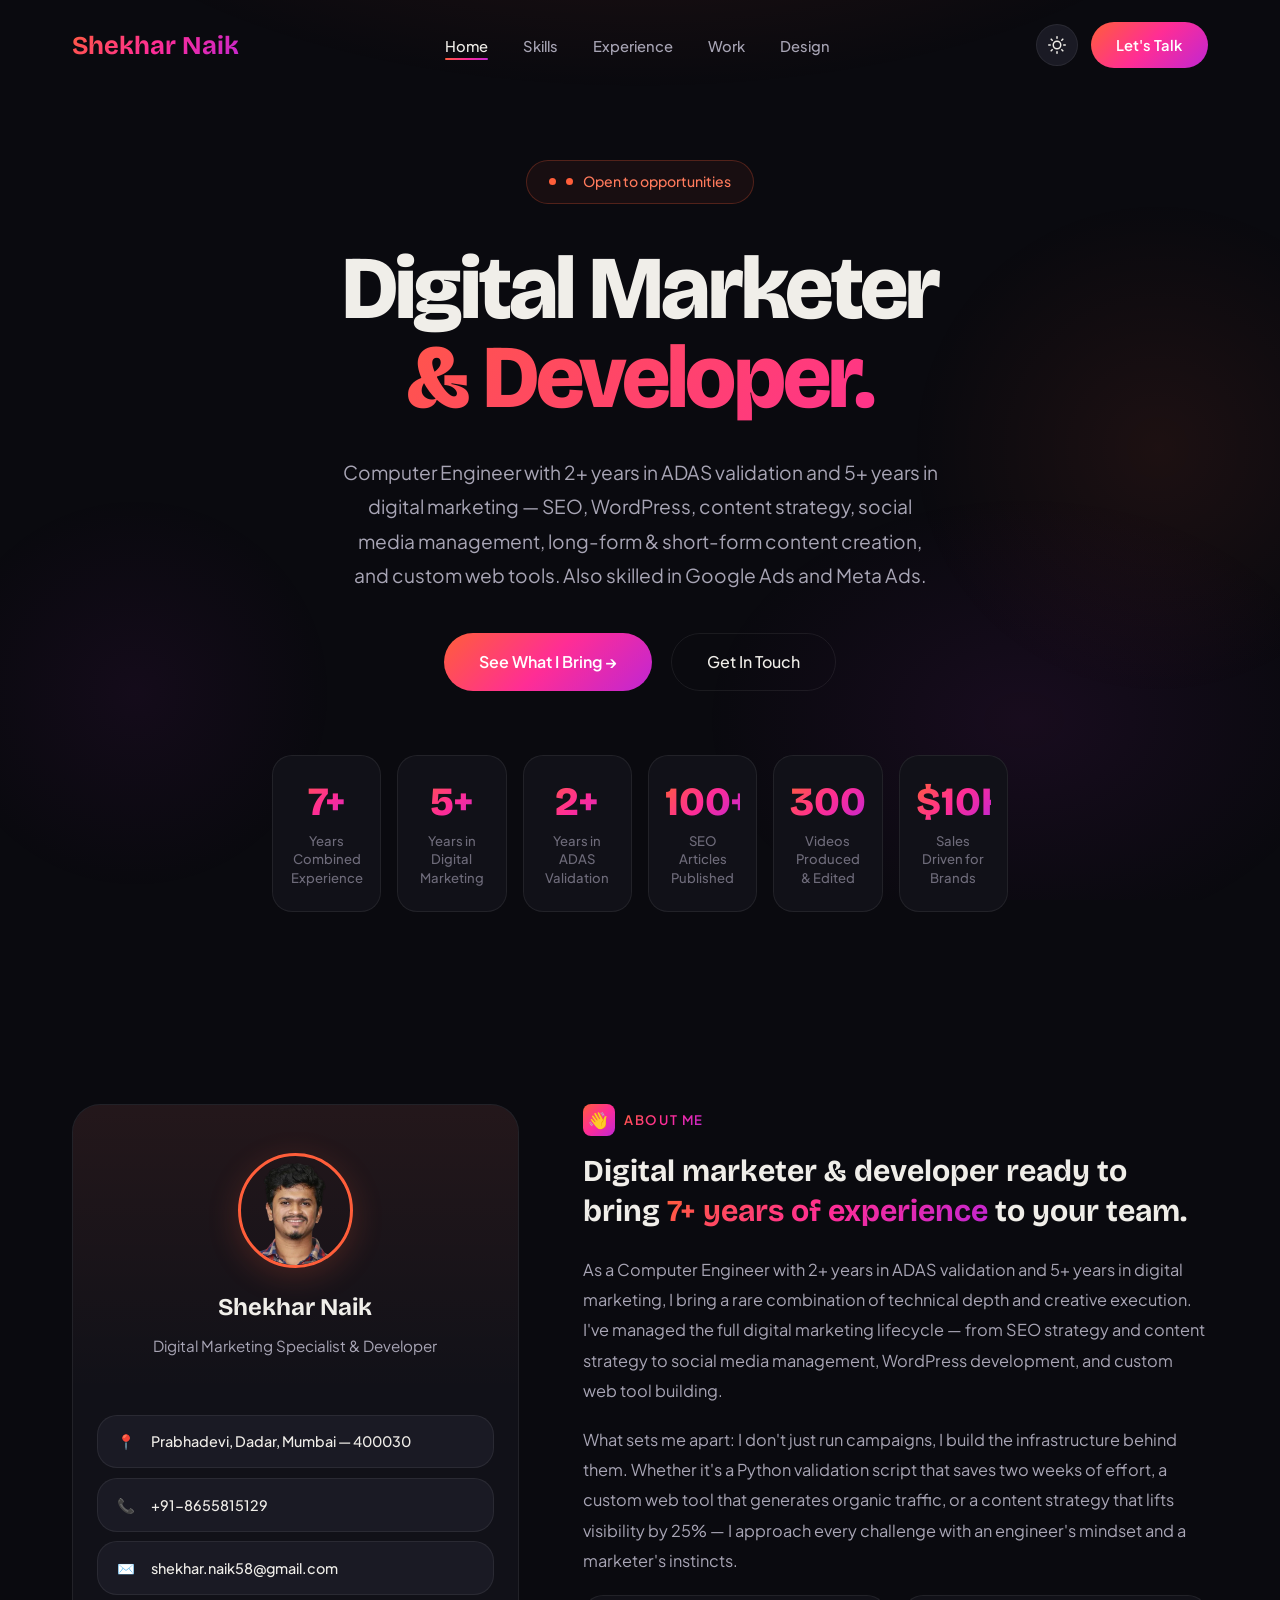
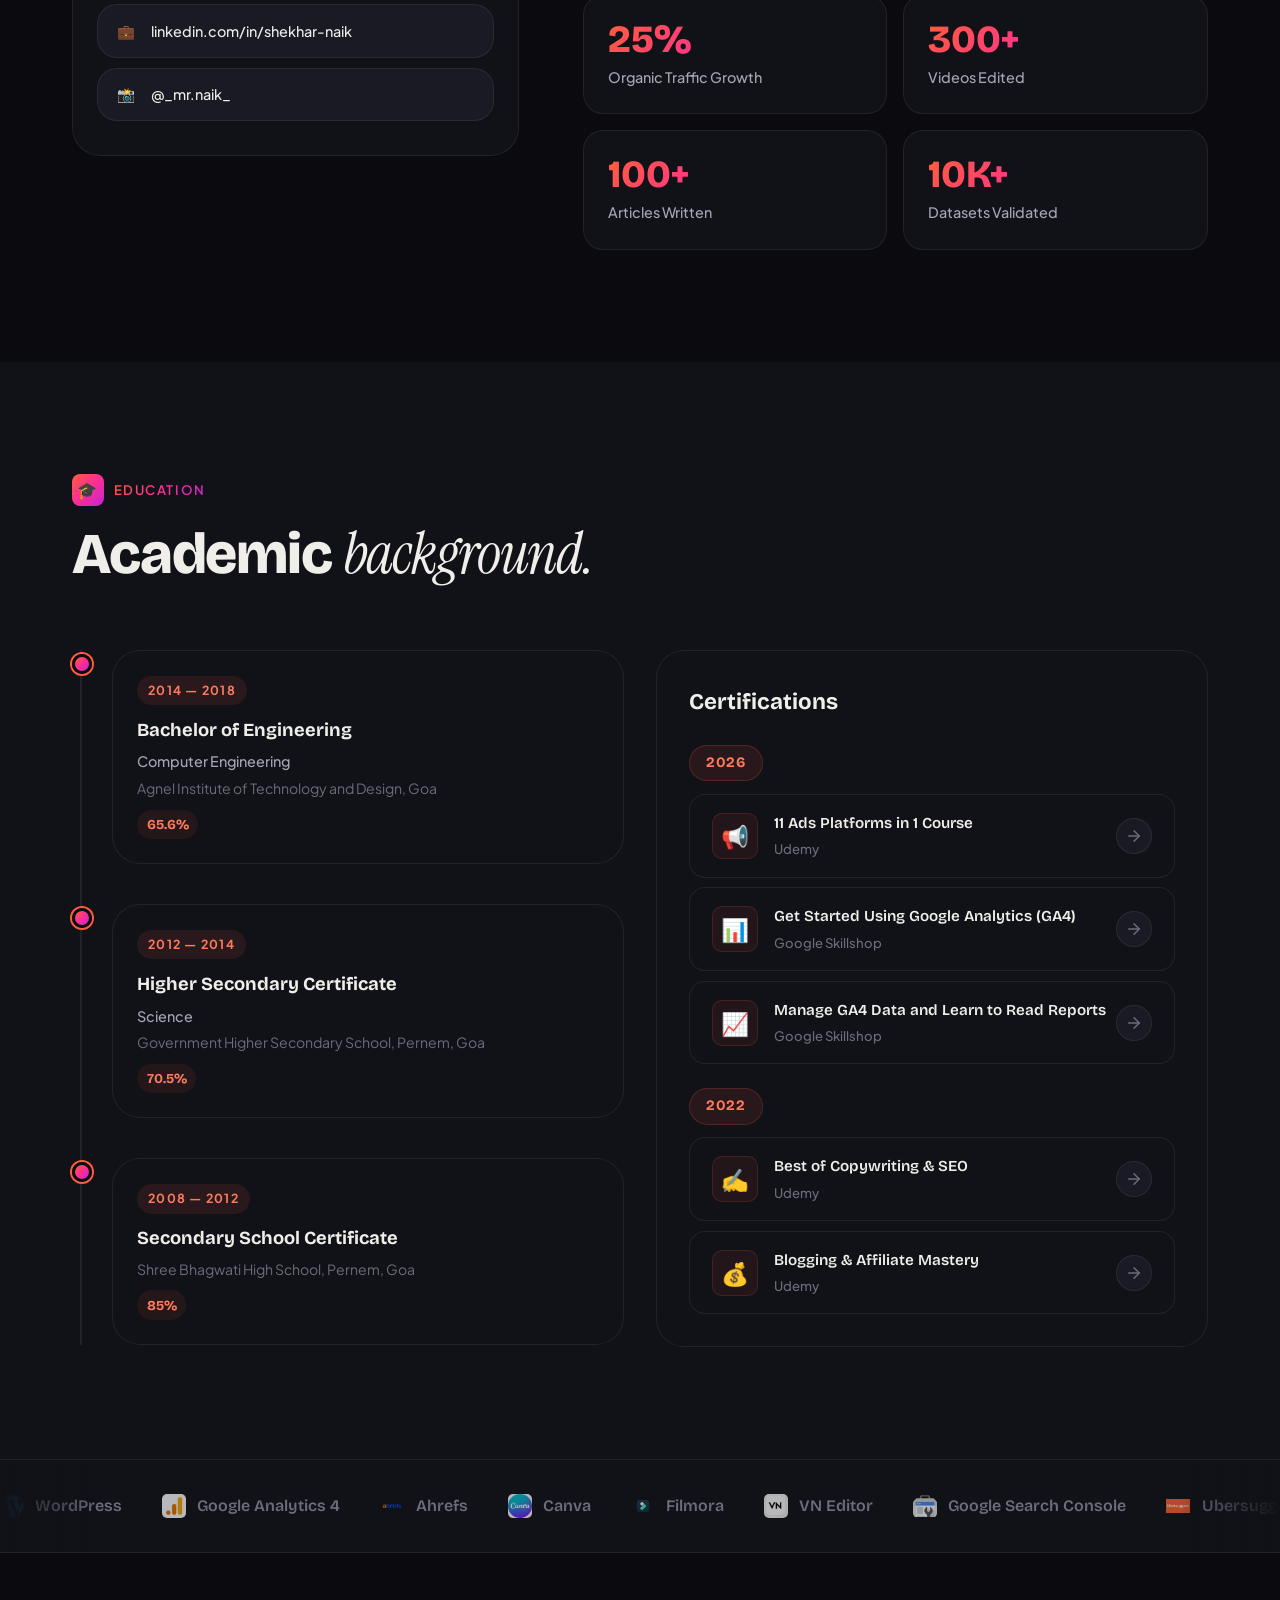
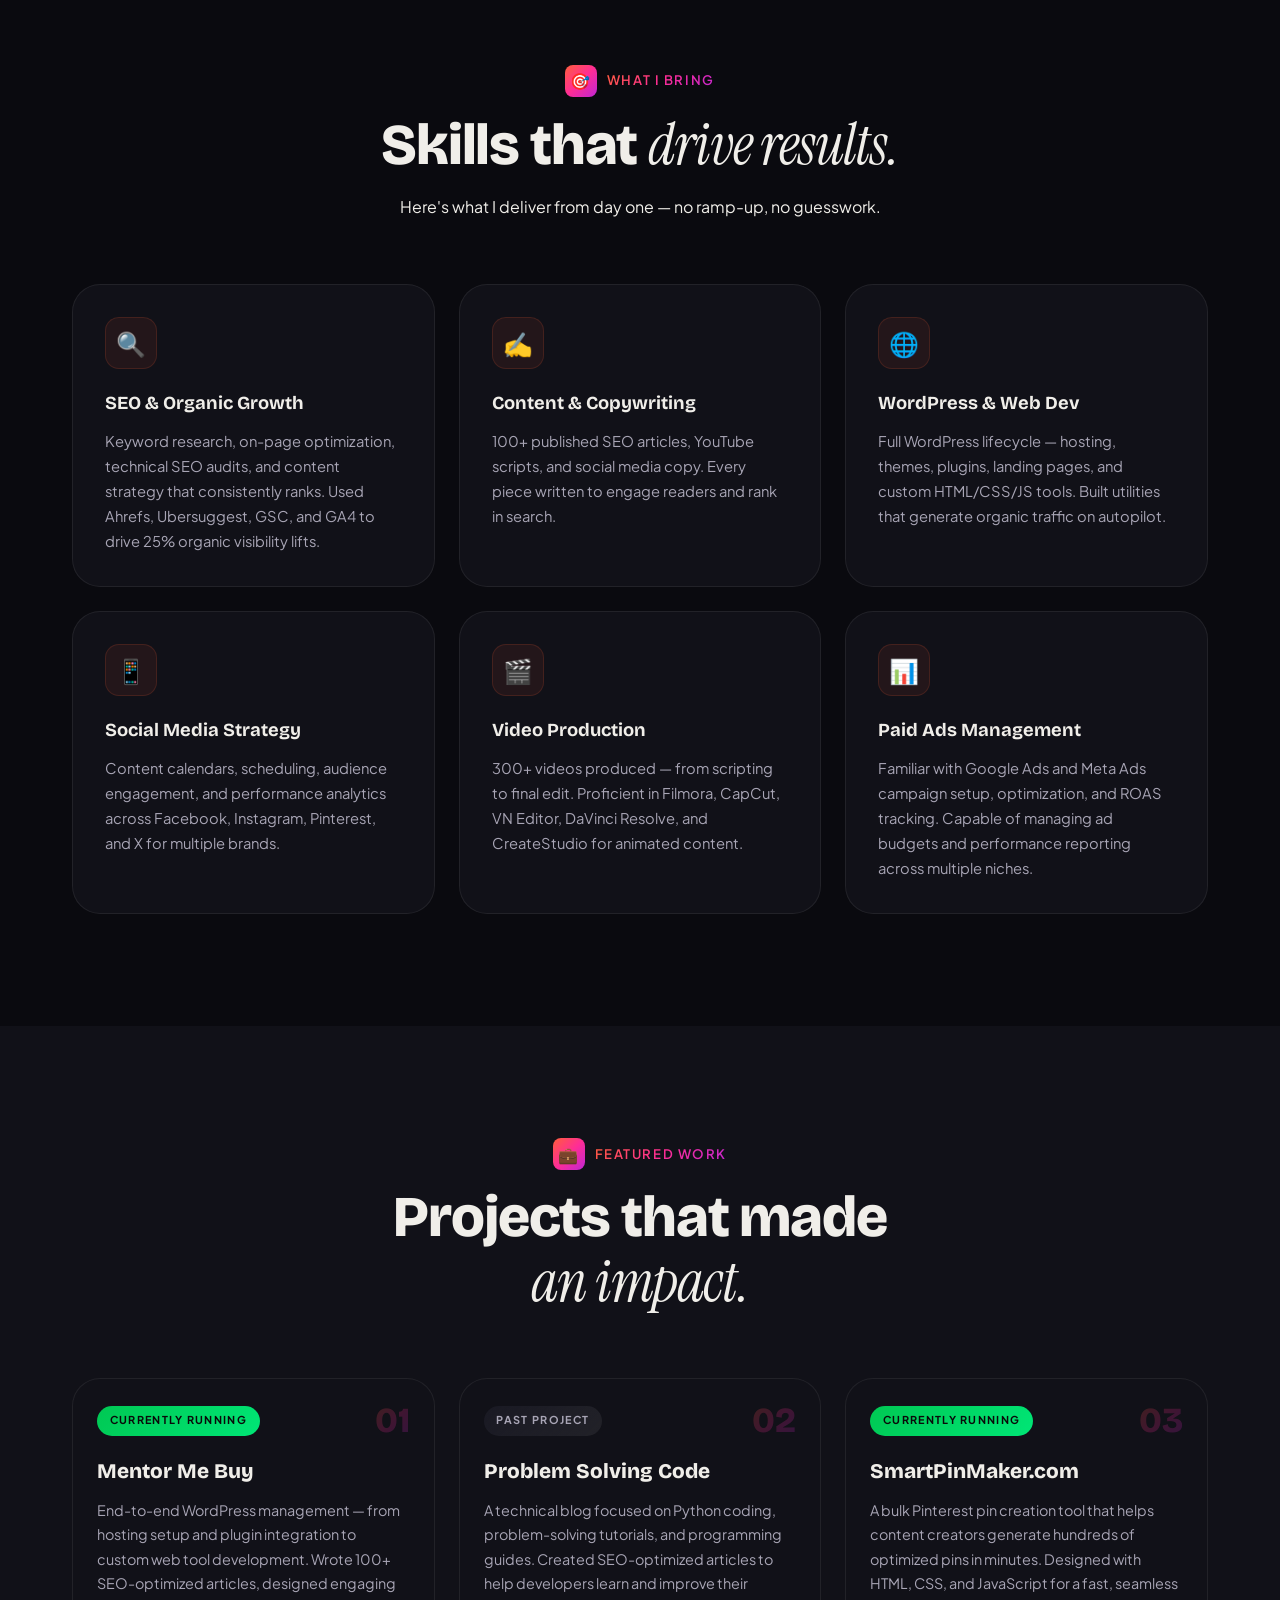
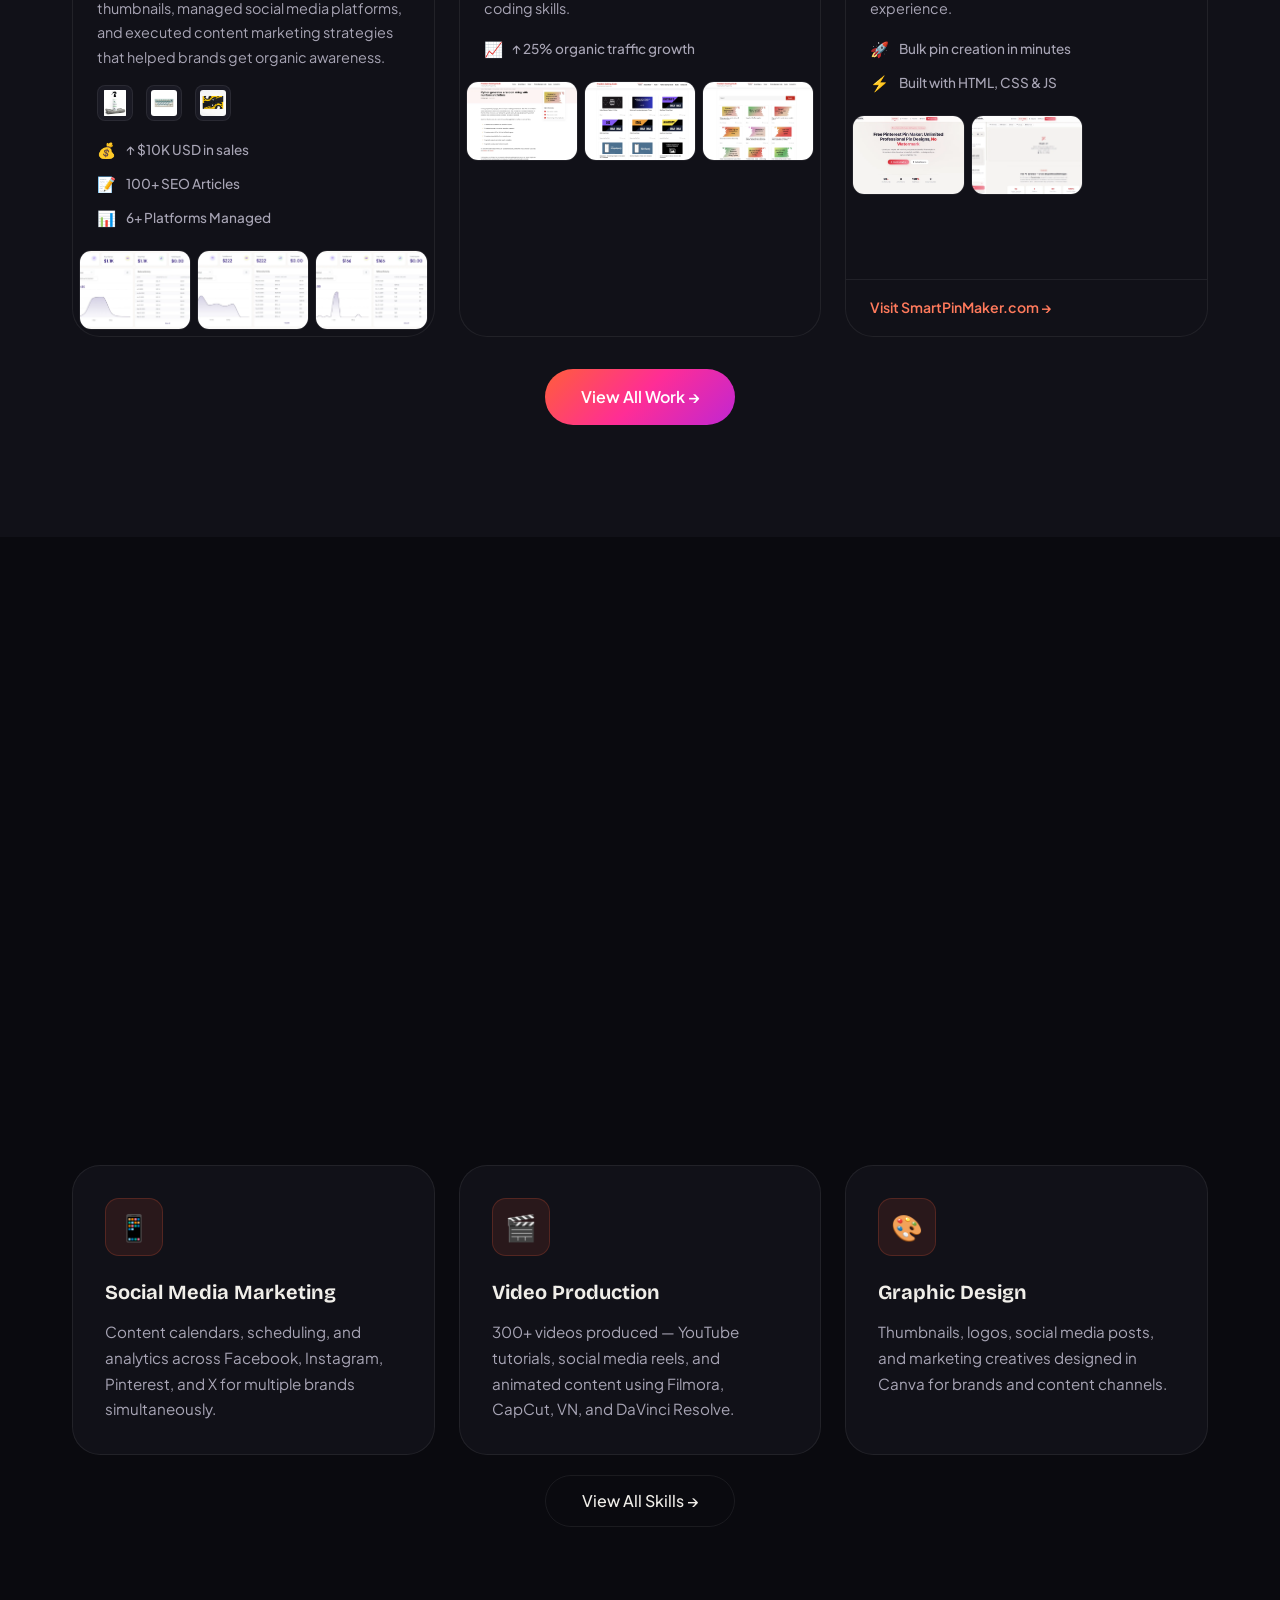
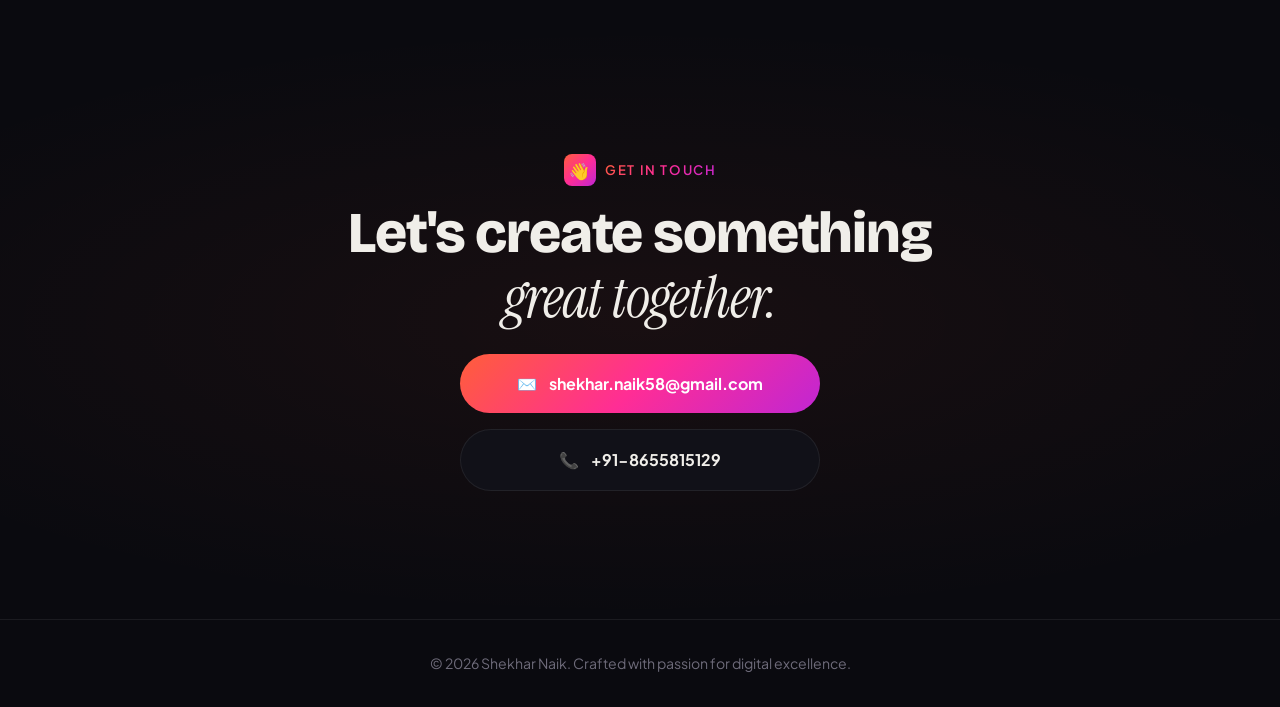
==== index.html @ 13d53968 "Add files via upload" ====
<!DOCTYPE html>
<html lang="en" data-theme="dark">
<head>
<meta charset="UTF-8">
<meta name="viewport" content="width=device-width, initial-scale=1.0">
<title>Shekhar Naik — Digital Marketing & Creative</title>
  <meta name="description" content="Shekhar Naik — Digital Marketing Specialist & Developer. 2+ years ADAS validation, 5+ years SEO, Google Ads, Meta Ads, WordPress. Open to opportunities in Mumbai, India.">
<meta property="og:title" content="Shekhar Naik — Digital Marketing & Creative">
  <meta property="og:description" content="Digital Marketing Specialist & Developer with 2+ years ADAS validation and 5+ years in SEO, Google Ads, Meta Ads, WordPress, and content strategy.">
<meta property="og:type" content="website">
<meta property="og:image" content="Assets/myself/Shekhar Naik face.webp">
<meta name="robots" content="noindex, nofollow">
<link rel="icon" href="data:image/svg+xml,<svg xmlns='http://www.w3.org/2000/svg' viewBox='0 0 100 100'><text y='.9em' font-size='90'>SN</text></svg>">
<link rel="preconnect" href="https://fonts.googleapis.com">
<link rel="preconnect" href="https://fonts.gstatic.com" crossorigin>
<link href="https://fonts.googleapis.com/css2?family=Bricolage+Grotesque:opsz,wght@12..96,200..800&family=Plus+Jakarta+Sans:wght@300;400;500;600;700;800&family=Instrument+Serif:ital@0;1&display=swap" rel="stylesheet">
<link rel="preload" href="style.css" as="style">
<link rel="stylesheet" href="style.css">
</head>
<body>
<div class="bg-gradient"></div>

<nav id="navbar" aria-label="Main navigation">
  <div class="container nav-inner">
    <a href="index.html" class="nav-logo">Shekhar Naik</a>
    <ul class="nav-links">
      <li><a href="index.html" class="active">Home</a></li>
      <li><a href="skills.html">Skills</a></li>
      <li><a href="experience.html">Experience</a></li>
      <li><a href="work.html">Work</a></li>
      <li><a href="design.html">Design</a></li>
    </ul>
    <div class="nav-actions">
      <button class="theme-toggle" aria-label="Toggle theme">
        <svg class="theme-icon-sun" xmlns="http://www.w3.org/2000/svg" width="18" height="18" viewBox="0 0 24 24" fill="none" stroke="currentColor" stroke-width="2" stroke-linecap="round" stroke-linejoin="round"><circle cx="12" cy="12" r="5"/><line x1="12" y1="1" x2="12" y2="3"/><line x1="12" y1="21" x2="12" y2="23"/><line x1="4.22" y1="4.22" x2="5.64" y2="5.64"/><line x1="18.36" y1="18.36" x2="19.78" y2="19.78"/><line x1="1" y1="12" x2="3" y2="12"/><line x1="21" y1="12" x2="23" y2="12"/><line x1="4.22" y1="19.78" x2="5.64" y2="18.36"/><line x1="18.36" y1="5.64" x2="19.78" y2="4.22"/></svg>
        <svg class="theme-icon-moon" xmlns="http://www.w3.org/2000/svg" width="18" height="18" viewBox="0 0 24 24" fill="none" stroke="currentColor" stroke-width="2" stroke-linecap="round" stroke-linejoin="round"><path d="M21 12.79A9 9 0 1 1 11.21 3 7 7 0 0 0 21 12.79z"/></svg>
      </button>
      <a href="contact.html" class="nav-cta"><span>Let's Talk</span></a>
    </div>
    <button class="mobile-menu-btn" aria-label="Toggle menu" aria-expanded="false">
      <span></span><span></span><span></span>
    </button>
  </div>
</nav>

<div class="mobile-menu" role="dialog" aria-label="Mobile navigation">
  <ul class="mobile-menu-links">
    <li><a href="index.html">Home</a></li>
    <li><a href="skills.html">Skills</a></li>
    <li><a href="experience.html">Experience</a></li>
    <li><a href="work.html">Work</a></li>
    <li><a href="design.html">Design</a></li>
    <li><a href="contact.html" class="mobile-menu-cta">Let's Talk</a></li>
  </ul>
</div>

<main>
<!-- Hero -->
<section class="hero">
  <div class="container hero-content">
    <div class="hero-badge"><span class="open-dot"></span> Open to opportunities</div>
    <h1 class="hero-title">
      <span class="line">Digital Marketer</span>
      <span class="line gradient">& Developer.</span>
    </h1>
    <p class="hero-desc">
      Computer Engineer with 2+ years in ADAS validation and 5+ years in digital marketing — SEO, WordPress, content strategy, social media management, long-form & short-form content creation, and custom web tools. Also skilled in Google Ads and Meta Ads.
    </p>
    <div class="hero-cta-group">
      <a href="#what-i-bring" class="btn-primary"><span>See What I Bring →</span></a>
      <a href="contact.html" class="btn-secondary">Get In Touch</a>
    </div>
    <div class="hero-stats">
      <div class="hero-stat">
        <div class="hero-stat-num">7+</div>
        <div class="hero-stat-label">Years Combined Experience</div>
      </div>
      <div class="hero-stat">
        <div class="hero-stat-num">5+</div>
        <div class="hero-stat-label">Years in Digital Marketing</div>
      </div>
      <div class="hero-stat">
        <div class="hero-stat-num">2+</div>
        <div class="hero-stat-label">Years in ADAS Validation</div>
      </div>
      <div class="hero-stat">
        <div class="hero-stat-num">100+</div>
        <div class="hero-stat-label">SEO Articles Published</div>
      </div>
      <div class="hero-stat">
        <div class="hero-stat-num">300+</div>
        <div class="hero-stat-label">Videos Produced & Edited</div>
      </div>
      <div class="hero-stat">
        <div class="hero-stat-num">$10K+</div>
        <div class="hero-stat-label">Sales Driven for Brands</div>
      </div>
    </div>
  </div>
</section>

<!-- About -->
<section class="section" id="about">
  <div class="container">
    <div class="about-grid">
      <div class="about-visual reveal">
        <div class="about-visual-header">
          <div class="about-avatar"><img src="Assets/myself/Shekhar Naik face.webp" alt="Shekhar Naik portrait"></div>
          <div class="about-name">Shekhar Naik</div>
          <div class="about-role">Digital Marketing Specialist & Developer</div>
        </div>
        <div class="about-visual-body">
          <div class="about-contact-item"><span class="icon">📍</span><span>Prabhadevi, Dadar, Mumbai — 400030</span></div>
          <a href="tel:+918655815129" class="about-contact-item"><span class="icon">📞</span><span>+91-8655815129</span></a>
          <a href="mailto:shekhar.naik58@gmail.com" class="about-contact-item"><span class="icon">✉️</span><span>shekhar.naik58@gmail.com</span></a>
          <a href="https://linkedin.com/in/shekhar-naik/" target="_blank" rel="noopener" class="about-contact-item"><span class="icon">💼</span><span>linkedin.com/in/shekhar-naik</span></a>
          <a href="https://www.instagram.com/_mr.naik_" target="_blank" rel="noopener" class="about-contact-item"><span class="icon">📸</span><span>@_mr.naik_</span></a>
        </div>
      </div>
      <div class="about-text">
        <div class="section-tag reveal">
          <span class="section-tag-icon">👋</span>
          <span class="section-tag-text">About Me</span>
        </div>
        <h3 class="reveal">Digital marketer & developer ready to bring <span class="gradient-text">7+ years of experience</span> to your team.</h3>
        <p class="reveal reveal-d1">As a Computer Engineer with 2+ years in ADAS validation and 5+ years in digital marketing, I bring a rare combination of technical depth and creative execution. I've managed the full digital marketing lifecycle — from SEO strategy and content strategy to social media management, WordPress development, and custom web tool building.</p>
        <p class="reveal reveal-d2">What sets me apart: I don't just run campaigns, I build the infrastructure behind them. Whether it's a Python validation script that saves two weeks of effort, a custom web tool that generates organic traffic, or a content strategy that lifts visibility by 25% — I approach every challenge with an engineer's mindset and a marketer's instincts.</p>
        <div class="about-highlights">
          <div class="about-highlight reveal"><div class="about-highlight-value">25%</div><div class="about-highlight-label">Organic Traffic Growth</div></div>
          <div class="about-highlight reveal reveal-d1"><div class="about-highlight-value">300+</div><div class="about-highlight-label">Videos Edited</div></div>
          <div class="about-highlight reveal reveal-d2"><div class="about-highlight-value">100+</div><div class="about-highlight-label">Articles Written</div></div>
          <div class="about-highlight reveal reveal-d3"><div class="about-highlight-value">10K+</div><div class="about-highlight-label">Datasets Validated</div></div>
        </div>
      </div>
    </div>
  </div>
</section>

<!-- Education -->
<section class="section section-alt" id="education">
  <div class="container">
    <div class="section-header"><div class="section-tag reveal"><span class="section-tag-icon">🎓</span><span class="section-tag-text">Education</span></div>
      <h2 class="section-title reveal">Academic <span class="italic">background.</span></h2></div>
    
    <div class="edu-section-grid reveal">
      <div class="edu-timeline">
        <div class="edu-timeline-item">
          <div class="edu-timeline-dot"></div>
          <div class="edu-timeline-content">
            <div class="edu-timeline-year">2014 — 2018</div>
            <h4>Bachelor of Engineering</h4>
            <p class="edu-timeline-specialization">Computer Engineering</p>
            <p class="edu-timeline-school">Agnel Institute of Technology and Design, Goa</p>
            <div class="edu-timeline-score">65.6%</div>
          </div>
        </div>
        
        <div class="edu-timeline-item">
          <div class="edu-timeline-dot"></div>
          <div class="edu-timeline-content">
            <div class="edu-timeline-year">2012 — 2014</div>
            <h4>Higher Secondary Certificate</h4>
            <p class="edu-timeline-specialization">Science</p>
            <p class="edu-timeline-school">Government Higher Secondary School, Pernem, Goa</p>
            <div class="edu-timeline-score">70.5%</div>
          </div>
        </div>
        
        <div class="edu-timeline-item">
          <div class="edu-timeline-dot"></div>
          <div class="edu-timeline-content">
            <div class="edu-timeline-year">2008 — 2012</div>
            <h4>Secondary School Certificate</h4>
            <p class="edu-timeline-school">Shree Bhagwati High School, Pernem, Goa</p>
            <div class="edu-timeline-score">85%</div>
          </div>
        </div>
      </div>

      <div class="edu-block">
      <h3>Certifications</h3>

        <div class="cert-year-group">
          <div class="cert-year-heading"><span class="cert-year-badge">2026</span></div>
          <div class="cert-stack">
            <a href="https://www.udemy.com/certificate/UC-e5977833-eadb-4712-92b8-dfd1d9872d1a/" target="_blank" rel="noopener" class="cert-stack-row">
              <div class="cert-stack-left">
                <span class="cert-stack-icon">📢</span>
                <div class="cert-stack-info">
                  <span class="cert-stack-name">11 Ads Platforms in 1 Course</span>
                  <span class="cert-stack-meta">Udemy</span>
                </div>
              </div>
              <span class="cert-stack-arrow"><svg xmlns="http://www.w3.org/2000/svg" width="18" height="18" viewBox="0 0 24 24" fill="none" stroke="currentColor" stroke-width="2" stroke-linecap="round" stroke-linejoin="round"><line x1="5" y1="12" x2="19" y2="12"/><polyline points="12 5 19 12 12 19"/></svg></span>
            </a>
            <a href="https://skillshop.credential.net/41bcc4aa-2c10-48ad-9dcc-8fe4ac7ae18a" target="_blank" rel="noopener" class="cert-stack-row">
              <div class="cert-stack-left">
                <span class="cert-stack-icon">📊</span>
                <div class="cert-stack-info">
                  <span class="cert-stack-name">Get Started Using Google Analytics (GA4)</span>
                  <span class="cert-stack-meta">Google Skillshop</span>
                </div>
              </div>
              <span class="cert-stack-arrow"><svg xmlns="http://www.w3.org/2000/svg" width="18" height="18" viewBox="0 0 24 24" fill="none" stroke="currentColor" stroke-width="2" stroke-linecap="round" stroke-linejoin="round"><line x1="5" y1="12" x2="19" y2="12"/><polyline points="12 5 19 12 12 19"/></svg></span>
            </a>
            <a href="https://skillshop.credential.net/178eb634-8565-4412-a9ec-fdbf5e33ceb5#acc.1EqPkD5i" target="_blank" rel="noopener" class="cert-stack-row">
              <div class="cert-stack-left">
                <span class="cert-stack-icon">📈</span>
                <div class="cert-stack-info">
                  <span class="cert-stack-name">Manage GA4 Data and Learn to Read Reports</span>
                  <span class="cert-stack-meta">Google Skillshop</span>
                </div>
              </div>
              <span class="cert-stack-arrow"><svg xmlns="http://www.w3.org/2000/svg" width="18" height="18" viewBox="0 0 24 24" fill="none" stroke="currentColor" stroke-width="2" stroke-linecap="round" stroke-linejoin="round"><line x1="5" y1="12" x2="19" y2="12"/><polyline points="12 5 19 12 12 19"/></svg></span>
            </a>
          </div>
        </div>

        <div class="cert-year-group">
          <div class="cert-year-heading"><span class="cert-year-badge">2022</span></div>
          <div class="cert-stack">
            <a href="https://www.udemy.com/certificate/UC-98fe39a3-b3b6-437f-be27-2bf4ce5314ae/" target="_blank" rel="noopener" class="cert-stack-row">
              <div class="cert-stack-left">
                <span class="cert-stack-icon">✍️</span>
                <div class="cert-stack-info">
                  <span class="cert-stack-name">Best of Copywriting & SEO</span>
                  <span class="cert-stack-meta">Udemy</span>
                </div>
              </div>
              <span class="cert-stack-arrow"><svg xmlns="http://www.w3.org/2000/svg" width="18" height="18" viewBox="0 0 24 24" fill="none" stroke="currentColor" stroke-width="2" stroke-linecap="round" stroke-linejoin="round"><line x1="5" y1="12" x2="19" y2="12"/><polyline points="12 5 19 12 12 19"/></svg></span>
            </a>
            <a href="https://www.udemy.com/certificate/UC-dc6447d7-369f-446d-9089-365af222fe62/" target="_blank" rel="noopener" class="cert-stack-row">
              <div class="cert-stack-left">
                <span class="cert-stack-icon">💰</span>
                <div class="cert-stack-info">
                  <span class="cert-stack-name">Blogging & Affiliate Mastery</span>
                  <span class="cert-stack-meta">Udemy</span>
                </div>
              </div>
              <span class="cert-stack-arrow"><svg xmlns="http://www.w3.org/2000/svg" width="18" height="18" viewBox="0 0 24 24" fill="none" stroke="currentColor" stroke-width="2" stroke-linecap="round" stroke-linejoin="round"><line x1="5" y1="12" x2="19" y2="12"/><polyline points="12 5 19 12 12 19"/></svg></span>
            </a>
          </div>
        </div>

      </div>
    </div>
  </div>
</section>

<!-- Tools Marquee -->
<div class="tools-strip" aria-label="Tools and technologies">
  <div class="tools-track">
    <span><img src="Assets/Logos/Wordpress Logo.webp" alt="WordPress">WordPress</span>
    <span><img src="Assets/Logos/Analytics Logo.webp" alt="Google Analytics">Google Analytics 4</span>
    <span><img src="Assets/Logos/Ahref Logo.webp" alt="Ahrefs">Ahrefs</span>
    <span><img src="Assets/Logos/Canva Logo.webp" alt="Canva">Canva</span>
    <span><img src="Assets/Logos/Filmora Logo.webp" alt="Filmora">Filmora</span>
    <span><img src="Assets/Logos/Vn Logo.webp" alt="VN Editor">VN Editor</span>
    <span><img src="Assets/Logos/Google search console Logo.webp" alt="GSC">Google Search Console</span>
    <span><img src="Assets/Logos/Ubersuggest Logo.webp" alt="Ubersuggest">Ubersuggest</span>
    <span><img src="Assets/Logos/Create studio Logo.webp" alt="CreateStudio">CreateStudio</span>
    <span><img src="Assets/Logos/Adsence Logo.webp" alt="AdSense">AdSense</span>
    <span><img src="Assets/Logos/Ezoic Logo.webp" alt="Ezoic">Ezoic</span>
    <span><img src="Assets/Logos/Semrush Logo.webp" alt="Semrush">Semrush</span>
    <span><img src="Assets/Logos/Meta and google ads Logo.webp" alt="Meta & Google Ads">Meta & Google Ads</span>
  </div>
</div>

<!-- What I Bring -->
<section class="section" id="what-i-bring">
  <div class="container">
    <div class="section-header" style="text-align:center">
      <div class="section-tag reveal" style="justify-content:center">
        <span class="section-tag-icon">🎯</span>
        <span class="section-tag-text">What I Bring</span>
      </div>
      <h2 class="section-title reveal">Skills that <span class="italic">drive results.</span></h2>
      <p class="section-subtitle reveal" style="margin:0 auto">Here's what I deliver from day one — no ramp-up, no guesswork.</p>
    </div>
    <div class="bring-grid">
      <div class="bring-card reveal">
        <div class="bring-icon">🔍</div>
        <h3>SEO & Organic Growth</h3>
        <p>Keyword research, on-page optimization, technical SEO audits, and content strategy that consistently ranks. Used Ahrefs, Ubersuggest, GSC, and GA4 to drive 25% organic visibility lifts.</p>
      </div>
      <div class="bring-card reveal reveal-d1">
        <div class="bring-icon">✍️</div>
        <h3>Content & Copywriting</h3>
        <p>100+ published SEO articles, YouTube scripts, and social media copy. Every piece written to engage readers and rank in search.</p>
      </div>
      <div class="bring-card reveal reveal-d2">
        <div class="bring-icon">🌐</div>
        <h3>WordPress & Web Dev</h3>
        <p>Full WordPress lifecycle — hosting, themes, plugins, landing pages, and custom HTML/CSS/JS tools. Built utilities that generate organic traffic on autopilot.</p>
      </div>
      <div class="bring-card reveal reveal-d3">
        <div class="bring-icon">📱</div>
        <h3>Social Media Strategy</h3>
        <p>Content calendars, scheduling, audience engagement, and performance analytics across Facebook, Instagram, Pinterest, and X for multiple brands.</p>
      </div>
      <div class="bring-card reveal">
        <div class="bring-icon">🎬</div>
        <h3>Video Production</h3>
        <p>300+ videos produced — from scripting to final edit. Proficient in Filmora, CapCut, VN Editor, DaVinci Resolve, and CreateStudio for animated content.</p>
      </div>
      <div class="bring-card reveal reveal-d1">
        <div class="bring-icon">📊</div>
        <h3>Paid Ads Management</h3>
        <p>Familiar with Google Ads and Meta Ads campaign setup, optimization, and ROAS tracking. Capable of managing ad budgets and performance reporting across multiple niches.</p>
      </div>
    </div>
  </div>
</section>

<!-- Certifications Quick Strip -->

<!-- Featured Work -->
<section class="section section-alt" id="work">
  <div class="container">
    <div class="section-header" style="text-align:center">
      <div class="section-tag reveal" style="justify-content:center">
        <span class="section-tag-icon">💼</span>
        <span class="section-tag-text">Featured Work</span>
      </div>
      <h2 class="section-title reveal">Projects that made<br><span class="italic">an impact.</span></h2>
    </div>

    <div class="work-cards-grid">
      <div class="work-card-item reveal">
        <div class="work-card-top">
          <div class="work-card-badge">Currently Running</div>
          <div class="work-card-number">01</div>
        </div>
        <h3>Mentor Me Buy</h3>
        <p>End-to-end WordPress management — from hosting setup and plugin integration to custom web tool development. Wrote 100+ SEO-optimized articles, designed engaging thumbnails, managed social media platforms, and executed content marketing strategies that helped brands get organic awareness.</p>
        <div class="work-card-brands">
          <img src="Assets/Brands product and sales/Homeline Coating.webp" alt="Homeline Coatings" loading="lazy">
          <img src="Assets/Brands product and sales/Luminkey keyboard.webp" alt="LUMINKEY Keyboard" loading="lazy">
          <img src="Assets/Brands product and sales/pocket tripod pro.webp" alt="Pocket Tripod Pro" loading="lazy">
        </div>
        <div class="work-card-results">
          <div class="work-card-result"><span class="work-card-result-icon">💰</span><span>↑ $10K USD in sales</span></div>
          <div class="work-card-result"><span class="work-card-result-icon">📝</span><span>100+ SEO Articles</span></div>
          <div class="work-card-result"><span class="work-card-result-icon">📊</span><span>6+ Platforms Managed</span></div>
        </div>
        <div class="work-card-images">
          <img src="Assets/Brands product and sales/Homeline Coating Sales.webp" alt="Homeline Coatings Sales" loading="lazy">
          <img src="Assets/Brands product and sales/Luminkey keyboard sales.webp" alt="LUMINKEY Sales" loading="lazy">
          <img src="Assets/Brands product and sales/pocket tripod pro Sales.webp" alt="Pocket Tripod Pro Sales" loading="lazy">
        </div>
      </div>

      <div class="work-card-item reveal reveal-d1">
        <div class="work-card-top">
          <div class="work-card-badge work-card-badge-past">Past Project</div>
          <div class="work-card-number">02</div>
        </div>
        <h3>Problem Solving Code</h3>
        <p>A technical blog focused on Python coding, problem-solving tutorials, and programming guides. Created SEO-optimized articles to help developers learn and improve their coding skills.</p>
        <div class="work-card-results">
          <div class="work-card-result"><span class="work-card-result-icon">📈</span><span>↑ 25% organic traffic growth</span></div>
        </div>
        <div class="work-card-images">
          <img src="Assets/Blog Article/PSC .webp" alt="ProblemSolvingCode Blog" loading="lazy">
          <img src="Assets/Blog Article/PSC 1.webp" alt="ProblemSolvingCode Articles" loading="lazy">
          <img src="Assets/Blog Article/PSC 2.webp" alt="ProblemSolvingCode Content" loading="lazy">
        </div>
      </div>

      <a href="https://smartpinmaker.com/" target="_blank" rel="noopener" class="work-card-item work-card-link reveal reveal-d2">
        <div class="work-card-top">
          <div class="work-card-badge">Currently Running</div>
          <div class="work-card-number">03</div>
        </div>
        <h3>SmartPinMaker.com</h3>
        <p>A bulk Pinterest pin creation tool that helps content creators generate hundreds of optimized pins in minutes. Designed with HTML, CSS, and JavaScript for a fast, seamless experience.</p>
        <div class="work-card-results">
          <div class="work-card-result"><span class="work-card-result-icon">🚀</span><span>Bulk pin creation in minutes</span></div>
          <div class="work-card-result"><span class="work-card-result-icon">⚡</span><span>Built with HTML, CSS & JS</span></div>
        </div>
        <div class="work-card-images">
          <img src="Assets/smartpinmaker/tool homepage.webp" alt="SmartPinMaker Homepage" loading="lazy">
          <img src="Assets/smartpinmaker/working tools.webp" alt="SmartPinMaker Tool" loading="lazy">
        </div>
        <span class="work-card-visit">Visit SmartPinMaker.com →</span>
      </a>
    </div>

    <div style="text-align:center;margin-top:2rem">
      <a href="work.html" class="btn-primary"><span>View All Work →</span></a>
    </div>
  </div>
</section>

<!-- Expertise Preview -->
<section class="section" id="expertise">
  <div class="container">
    <div class="section-header" style="text-align:center">
      <div class="section-tag reveal" style="justify-content:center">
        <span class="section-tag-icon">⚡</span>
        <span class="section-tag-text">Expertise</span>
      </div>
      <h2 class="section-title reveal">What I do <span class="italic">best.</span></h2>
    </div>
    <div class="expertise-grid">
      <div class="expertise-card reveal">
        <div class="expertise-icon">🔍</div>
        <h3>SEO & Keyword Strategy</h3>
        <p>Data-driven keyword research and content strategies using Ahrefs, Ubersuggest, and Google Search Console. Achieved 25% organic visibility growth.</p>
      </div>
      <div class="expertise-card reveal reveal-d1">
        <div class="expertise-icon">✍️</div>
        <h3>SEO Content Writing</h3>
        <p>100+ published articles across niche sites — product guides, tech tutorials, and SEO-optimized blog posts that rank and convert.</p>
      </div>
      <div class="expertise-card reveal reveal-d2">
        <div class="expertise-icon">🌐</div>
        <h3>WordPress Development</h3>
        <p>Full WordPress lifecycle — hosting, themes, plugins, landing pages, and custom HTML/CSS/JS tools for traffic generation.</p>
      </div>
      <div class="expertise-card reveal reveal-d3">
        <div class="expertise-icon">📱</div>
        <h3>Social Media Marketing</h3>
        <p>Content calendars, scheduling, and analytics across Facebook, Instagram, Pinterest, and X for multiple brands simultaneously.</p>
      </div>
      <div class="expertise-card reveal">
        <div class="expertise-icon">🎬</div>
        <h3>Video Production</h3>
        <p>300+ videos produced — YouTube tutorials, social media reels, and animated content using Filmora, CapCut, VN, and DaVinci Resolve.</p>
      </div>
      <div class="expertise-card reveal reveal-d1">
        <div class="expertise-icon">🎨</div>
        <h3>Graphic Design</h3>
        <p>Thumbnails, logos, social media posts, and marketing creatives designed in Canva for brands and content channels.</p>
      </div>
    </div>
    <div style="text-align:center;margin-top:2rem">
      <a href="skills.html" class="btn-secondary">View All Skills →</a>
    </div>
  </div>
</section>

<!-- Contact CTA -->
<section class="section contact-section" id="contact">
  <div class="container">
    <div class="section-tag reveal" style="justify-content:center">
      <span class="section-tag-icon">👋</span>
      <span class="section-tag-text">Get In Touch</span>
    </div>
    <h2 class="section-title reveal">Let's create something<br><span class="italic">great together.</span></h2>
    <div class="contact-cta-links reveal">
      <a href="mailto:shekhar.naik58@gmail.com" class="contact-email">
        <span aria-hidden="true">✉️</span>
        <span>shekhar.naik58@gmail.com</span>
      </a>
      <a href="tel:+918655815129" class="contact-phone">
        <span aria-hidden="true">📞</span>
        <span>+91-8655815129</span>
      </a>
    </div>
  </div>
</section>

</main>

<footer>
  <div class="container"><p>© 2026 Shekhar Naik. Crafted with passion for digital excellence.</p></div>
</footer>

<button class="back-to-top" aria-label="Back to top">↑</button>
<script src="script.js"></script>
</body>
</html>
---- style.css ----
*,*::before,*::after{margin:0;padding:0;box-sizing:border-box}
:root{
  --bg:#0a0a0f;--surface:#111118;--surface-2:#1a1a24;--surface-3:#22222e;
  --text:#f0eee9;--text-dim:#a8a5b5;--text-muted:#6e6b7a;
  --primary:#ff5e3a;--primary-light:#ff7a5c;
  --gradient:linear-gradient(135deg,#ff5e3a,#ff2d95,#c026d3);
  --border:rgba(255,255,255,.07);--border-hover:rgba(255,255,255,.14);
  --r:20px;--r-sm:12px;--r-md:16px;--r-lg:28px;
  --font-d:'Bricolage Grotesque',sans-serif;
  --font-b:'Plus Jakarta Sans',sans-serif;
  --font-a:'Instrument Serif',serif;
}
[data-theme="light"]{
  --bg:#faf9f7;--surface:#ffffff;--surface-2:#f3f1ed;--surface-3:#e8e5df;
  --text:#2d2a36;--text-dim:#5c586a;--text-muted:#8a8696;
  --primary:#e8533a;--primary-light:#d94a32;
  --border:rgba(0,0,0,.08);--border-hover:rgba(0,0,0,.15);
}
[data-theme="light"] .social-card{box-shadow:0 8px 32px rgba(0,0,0,.12)}
[data-theme="light"] .social-cards-stack:hover .social-card-1{box-shadow:0 16px 48px rgba(0,0,0,.15)}
[data-theme="light"] .social-cards-stack:hover .social-card-2{box-shadow:0 12px 40px rgba(0,0,0,.12)}
[data-theme="light"] .social-cards-stack:hover .social-card-3{box-shadow:0 8px 32px rgba(0,0,0,.1)}
[data-theme="light"] .social-cards-stack:hover .social-card-4{box-shadow:0 4px 24px rgba(0,0,0,.08)}
[data-theme="light"] .social-card:hover{box-shadow:0 24px 64px rgba(0,0,0,.18)!important}
[data-theme="light"] nav.scrolled{background:rgba(250,249,247,.92)}
[data-theme="light"] .mobile-menu{background:rgba(245,244,240,.95)}
html{scroll-behavior:smooth}
body{background:var(--bg);color:var(--text);font-family:var(--font-b);overflow-x:hidden;line-height:1.7;font-size:16px}
::selection{background:var(--primary);color:#fff}
a{color:inherit;text-decoration:none}
img{max-width:100%;display:block}
ul{list-style:none}
button{cursor:pointer;border:none;background:none;font-family:inherit;color:inherit}
.container{max-width:1200px;margin:0 auto;padding:0 2rem;position:relative;z-index:1}
.bg-gradient{position:fixed;inset:0;z-index:0;pointer-events:none;background:radial-gradient(ellipse 80% 50% at 50% -20%,rgba(255,94,58,.12),transparent 60%),radial-gradient(ellipse 50% 50% at 80% 80%,rgba(192,38,211,.08),transparent 50%)}
[data-theme="light"] .bg-gradient{background:radial-gradient(ellipse 80% 50% at 50% -20%,rgba(232,83,58,.05),transparent 60%),radial-gradient(ellipse 50% 50% at 80% 80%,rgba(180,40,160,.03),transparent 50%)}

/* Nav */
nav{position:fixed;top:0;left:0;right:0;z-index:1000;padding:1.4rem 0;transition:all .3s}
nav.scrolled{padding:1rem 0;background:rgba(10,10,15,.88);backdrop-filter:blur(16px);-webkit-backdrop-filter:blur(16px);border-bottom:1px solid var(--border)}
.nav-inner{display:flex;justify-content:space-between;align-items:center}
.nav-logo{font-family:var(--font-d);font-size:1.6rem;font-weight:700;background:var(--gradient);-webkit-background-clip:text;-webkit-text-fill-color:transparent;background-clip:text}
.nav-links{display:flex;gap:2.2rem}
.nav-links a{font-size:.92rem;font-weight:500;color:var(--text-dim);position:relative;transition:color .3s}
.nav-links a::after{content:'';position:absolute;bottom:-5px;left:0;width:0;height:2px;background:var(--gradient);transition:width .3s;border-radius:2px}
.nav-links a:hover,.nav-links a.active{color:var(--text)}
.nav-links a:hover::after,.nav-links a.active::after{width:100%}
.nav-actions{display:flex;align-items:center;gap:.8rem}
.nav-cta{padding:.65rem 1.6rem;border-radius:100px;background:var(--gradient);color:#fff;font-weight:600;font-size:.92rem;transition:transform .3s,box-shadow .3s}
.nav-cta:hover{transform:translateY(-2px);box-shadow:0 6px 24px rgba(255,94,58,.25)}
.theme-toggle{width:42px;height:42px;border-radius:50%;border:1px solid var(--border);display:flex;align-items:center;justify-content:center;transition:transform .3s;background:var(--surface-2)}
.theme-toggle:hover{transform:scale(1.1);border-color:var(--border-hover)}
.theme-icon-sun,.theme-icon-moon{transition:opacity .3s,transform .3s;color:var(--text)}
.theme-icon-moon{position:absolute;opacity:0;transform:rotate(-90deg) scale(0)}
[data-theme="light"] .theme-icon-sun{position:absolute;opacity:0;transform:rotate(90deg) scale(0)}
[data-theme="light"] .theme-icon-moon{position:static;opacity:1;transform:none}
.mobile-menu-btn{display:none;width:36px;height:36px;flex-direction:column;align-items:center;justify-content:center;gap:5px}
.mobile-menu-btn span{display:block;width:22px;height:2px;background:var(--text);transition:all .3s;border-radius:2px}
.mobile-menu-btn.open span:nth-child(1){transform:rotate(45deg) translate(5px,5px)}
.mobile-menu-btn.open span:nth-child(2){opacity:0}
.mobile-menu-btn.open span:nth-child(3){transform:rotate(-45deg) translate(5px,-5px)}
.mobile-menu{display:none;position:fixed;inset:0;z-index:999;background:rgba(10,10,15,.95);flex-direction:column;align-items:center;justify-content:center;opacity:0;pointer-events:none;transition:opacity .3s}
.mobile-menu.open{opacity:1;pointer-events:auto}
.mobile-menu-links{display:flex;flex-direction:column;align-items:center;gap:2rem}
.mobile-menu-links a{font-family:var(--font-d);font-size:1.7rem;font-weight:700;color:var(--text-dim);transition:color .3s}
.mobile-menu-links a:hover{color:var(--text)}
.mobile-menu-cta{padding:.7rem 2rem;border-radius:100px;background:var(--gradient);color:#fff!important;font-size:1.1rem!important;margin-top:.5rem}

/* Hero */
.hero{min-height:100vh;display:flex;align-items:center;padding:10rem 0 5rem;position:relative;overflow:hidden}
.hero::before{content:'';position:absolute;top:20%;right:-10%;width:500px;height:500px;border-radius:50%;background:radial-gradient(circle,rgba(255,94,58,.08),transparent 70%);pointer-events:none}
.hero::after{content:'';position:absolute;bottom:10%;left:-5%;width:400px;height:400px;border-radius:50%;background:radial-gradient(circle,rgba(192,38,211,.06),transparent 70%);pointer-events:none}
.hero-content{z-index:2;text-align:center;max-width:800px;margin:0 auto}
.hero-badge{display:inline-flex;align-items:center;gap:.6rem;padding:.55rem 1.4rem;border-radius:100px;border:1px solid rgba(255,94,58,.25);font-size:.88rem;font-weight:500;color:var(--primary-light);margin-bottom:2.5rem;background:rgba(255,94,58,.06);animation:fadeUp .6s .2s both}
.hero-badge::before{content:'';width:7px;height:7px;border-radius:50%;background:var(--primary);animation:pulse 2s infinite}
.open-dot{width:7px;height:7px;border-radius:50%;background:var(--primary);animation:pulse 2s infinite}
.hero-title{font-family:var(--font-d);font-size:clamp(3.2rem,7vw,6rem);font-weight:800;line-height:1;letter-spacing:-.03em;margin-bottom:2rem;animation:fadeUp .6s .3s both}
.hero-title .line{display:block}
.hero-title .gradient{background:var(--gradient);-webkit-background-clip:text;-webkit-text-fill-color:transparent;background-clip:text;background-size:200% auto;animation:shimmer 4s linear infinite}
.hero-desc{font-size:clamp(1.05rem,1.6vw,1.2rem);color:var(--text-dim);max-width:600px;line-height:1.8;margin:0 auto 2.5rem;animation:fadeUp .6s .4s both}
.hero-cta-group{display:flex;gap:1.2rem;justify-content:center;flex-wrap:wrap;animation:fadeUp .6s .5s both}
.btn-primary{display:inline-flex;align-items:center;gap:.6rem;padding:.9rem 2.2rem;border-radius:100px;background:var(--gradient);color:#fff;font-weight:600;font-size:1rem;transition:transform .3s,box-shadow .3s}
.btn-primary:hover{transform:translateY(-2px);box-shadow:0 8px 28px rgba(255,94,58,.3)}
.btn-secondary{padding:.9rem 2.2rem;border-radius:100px;border:1px solid var(--border);color:var(--text);font-weight:500;font-size:1rem;transition:all .3s}
.btn-secondary:hover{border-color:var(--border-hover);transform:translateY(-2px);background:var(--surface-2)}
.hero-stats{display:grid;grid-template-columns:repeat(6,1fr);gap:1rem;max-width:1200px;margin:4rem auto 0;animation:fadeUp .6s .6s both}
.hero-stat{padding:1.5rem 1rem;border-radius:var(--r);border:1px solid var(--border);background:var(--surface);transition:transform .3s,border-color .3s;position:relative;overflow:hidden;text-align:center}
.hero-stat::before{content:'';position:absolute;top:0;left:0;right:0;height:3px;background:var(--gradient);opacity:0;transition:opacity .3s}
.hero-stat:hover{transform:translateY(-3px);border-color:var(--border-hover)}
.hero-stat:hover::before{opacity:1}
.hero-stat-num{font-family:var(--font-d);font-size:2.5rem;font-weight:800;background:var(--gradient);-webkit-background-clip:text;-webkit-text-fill-color:transparent;background-clip:text;line-height:1.1;margin-bottom:.5rem}
.hero-stat-label{font-size:.82rem;color:var(--text-muted);font-weight:500;line-height:1.4}

/* Page Hero */
.page-hero{padding:10rem 0 4rem;text-align:center;position:relative;overflow:hidden}
.page-hero::before{content:'';position:absolute;top:20%;right:-10%;width:400px;height:400px;border-radius:50%;background:radial-gradient(circle,rgba(255,94,58,.08),transparent 70%);pointer-events:none}
.page-hero::after{content:'';position:absolute;bottom:10%;left:-5%;width:350px;height:350px;border-radius:50%;background:radial-gradient(circle,rgba(192,38,211,.06),transparent 70%);pointer-events:none}
.page-hero-content{z-index:2;position:relative}
.page-hero .hero-badge{margin-bottom:1.5rem}
.page-hero h1{font-family:var(--font-d);font-size:clamp(2.6rem,5vw,4.2rem);font-weight:800;line-height:1.1;letter-spacing:-.02em;margin-bottom:1rem}
.page-hero h1 .gradient{background:var(--gradient);-webkit-background-clip:text;-webkit-text-fill-color:transparent;background-clip:text}
.page-hero p{font-size:1.15rem;color:var(--text-dim);max-width:600px;margin:0 auto;line-height:1.8}

/* Sections */
.section{padding:7rem 0}
.section-alt{background:var(--surface)}
.section-header{margin-bottom:4rem}
.section-tag{display:inline-flex;align-items:center;gap:.6rem;font-size:.82rem;font-weight:600;letter-spacing:.12em;text-transform:uppercase;margin-bottom:1rem}
.section-tag-icon{width:32px;height:32px;border-radius:8px;background:var(--gradient);display:flex;align-items:center;justify-content:center;font-size:1rem}
.section-tag-text{background:var(--gradient);-webkit-background-clip:text;-webkit-text-fill-color:transparent;background-clip:text}
.section-title{font-family:var(--font-d);font-size:clamp(2.3rem,4.5vw,3.6rem);font-weight:800;line-height:1.1;letter-spacing:-.02em;margin-bottom:1rem}
.section-title .italic{font-family:var(--font-a);font-style:italic;font-weight:400}
.gradient-text{background:var(--gradient);-webkit-background-clip:text;-webkit-text-fill-color:transparent;background-clip:text}

/* About */
.about-grid{display:grid;grid-template-columns:1fr 1.4fr;gap:4rem;align-items:start}
.about-visual{position:sticky;top:7rem;border-radius:var(--r-lg);overflow:hidden;border:1px solid var(--border);background:var(--surface)}
.about-visual-header{padding:3rem 2rem 2rem;text-align:center;background:linear-gradient(180deg,rgba(255,94,58,.08),transparent)}
.about-avatar{width:115px;height:115px;border-radius:50%;margin:0 auto 1.2rem;overflow:hidden;border:3px solid var(--primary);box-shadow:0 8px 32px rgba(255,94,58,.2)}
.about-avatar img{width:100%;height:100%;object-fit:cover}
.about-name{font-family:var(--font-d);font-size:1.5rem;font-weight:700;margin-bottom:.3rem}
.about-role{font-size:.95rem;color:var(--text-dim)}
.about-visual-body{padding:1.5rem}
.about-contact-item{display:flex;align-items:center;gap:.8rem;padding:.85rem 1rem;border-radius:var(--r);border:1px solid var(--border);margin-bottom:.6rem;font-size:.9rem;font-weight:500;transition:all .3s;background:var(--surface-2)}
.about-contact-item:hover{border-color:var(--border-hover);transform:translateX(4px);background:var(--surface-3)}
.about-contact-item .icon{width:24px;text-align:center}
.about-text h3{font-family:var(--font-d);font-size:1.9rem;font-weight:700;line-height:1.3;margin-bottom:1.5rem}
.about-text p{color:var(--text-dim);line-height:1.85;margin-bottom:1.2rem;font-size:1.02rem}
.about-highlights{display:grid;grid-template-columns:1fr 1fr;gap:1rem}
.about-highlight{padding:1.5rem;border-radius:var(--r);border:1px solid var(--border);background:var(--surface);transition:all .3s}
.about-highlight:hover{border-color:var(--border-hover);transform:translateY(-3px)}
.about-highlight-value{font-family:var(--font-d);font-size:2.4rem;font-weight:800;background:var(--gradient);-webkit-background-clip:text;-webkit-text-fill-color:transparent;background-clip:text;line-height:1;margin-bottom:.4rem}
.about-highlight-label{font-size:.9rem;color:var(--text-dim);font-weight:500}

/* Tools */
.tools-strip{padding:2rem 0;border-top:1px solid var(--border);border-bottom:1px solid var(--border);background:var(--surface);overflow:hidden;position:relative}
.tools-strip::before,.tools-strip::after{content:'';position:absolute;top:0;bottom:0;width:100px;z-index:2}
.tools-strip::before{left:0;background:linear-gradient(90deg,var(--surface),transparent)}
.tools-strip::after{right:0;background:linear-gradient(270deg,var(--surface),transparent)}
.tools-track{display:flex;gap:2.5rem;animation:marquee 50s linear infinite;width:max-content}
.tools-track span{font-family:var(--font-d);font-size:1rem;font-weight:600;color:var(--text-muted);white-space:nowrap;display:flex;align-items:center;gap:.7rem}
.tools-track span img{width:24px;height:24px;object-fit:contain;border-radius:5px;opacity:.7;transition:opacity .3s}
.tools-track span:hover img{opacity:1}

/* What I Bring */
.bring-grid{display:grid;grid-template-columns:repeat(3,1fr);gap:1.5rem}
.bring-card{padding:2rem;border-radius:var(--r-lg);border:1px solid var(--border);background:var(--surface);transition:all .4s;position:relative;overflow:hidden}
.bring-card::before{content:'';position:absolute;top:0;left:0;right:0;height:3px;background:var(--gradient);transform:scaleX(0);transform-origin:left;transition:transform .4s}
.bring-card:hover{border-color:var(--border-hover);transform:translateY(-6px);box-shadow:0 20px 48px rgba(0,0,0,.15)}
.bring-card:hover::before{transform:scaleX(1)}
.bring-icon{width:52px;height:52px;border-radius:14px;background:rgba(255,94,58,.08);border:1px solid rgba(255,94,58,.15);display:flex;align-items:center;justify-content:center;font-size:1.5rem;margin-bottom:1.2rem}
.bring-card h3{font-family:var(--font-d);font-size:1.15rem;font-weight:700;margin-bottom:.6rem}
.bring-card p{font-size:.92rem;color:var(--text-dim);line-height:1.7}

/* Expertise */
.expertise-grid{display:grid;grid-template-columns:repeat(auto-fill,minmax(300px,1fr));gap:1.5rem}
.expertise-card{padding:2rem;border-radius:var(--r-lg);border:1px solid var(--border);background:var(--surface);transition:all .3s;position:relative;overflow:hidden}
.expertise-card::before{content:'';position:absolute;top:0;left:0;right:0;height:3px;background:var(--gradient);transform:scaleX(0);transform-origin:left;transition:transform .3s}
.expertise-card:hover{border-color:var(--border-hover);transform:translateY(-4px);box-shadow:0 12px 40px rgba(0,0,0,.2)}
.expertise-card:hover::before{transform:scaleX(1)}
.expertise-icon{width:58px;height:58px;border-radius:14px;background:rgba(255,94,58,.1);border:1px solid rgba(255,94,58,.2);display:flex;align-items:center;justify-content:center;font-size:1.6rem;margin-bottom:1.2rem}
.expertise-card h3{font-family:var(--font-d);font-size:1.25rem;font-weight:700;margin-bottom:.6rem}
.expertise-card p{font-size:.95rem;color:var(--text-dim);line-height:1.7}

/* Lightbox */
.lightbox{position:fixed;inset:0;z-index:10000;background:rgba(0,0,0,.95);display:flex;align-items:center;justify-content:center;opacity:0;visibility:hidden;transition:all .3s;backdrop-filter:blur(8px)}
.lightbox.active{opacity:1;visibility:visible}
.lightbox-content{max-width:90vw;max-height:90vh;display:flex;align-items:center;justify-content:center}
.lightbox-content img{max-width:100%;max-height:85vh;border-radius:var(--r-md);object-fit:contain;box-shadow:0 20px 60px rgba(0,0,0,.5)}
.lightbox-close{position:absolute;top:1.5rem;right:1.5rem;width:48px;height:48px;border-radius:50%;background:rgba(255,255,255,.1);border:none;color:#fff;font-size:1.8rem;cursor:pointer;display:flex;align-items:center;justify-content:center;transition:all .3s;z-index:10001}
.lightbox-close:hover{background:rgba(255,255,255,.2);transform:scale(1.1)}
.lightbox-prev,.lightbox-next{position:absolute;top:50%;transform:translateY(-50%);width:52px;height:52px;border-radius:50%;background:rgba(255,255,255,.1);border:none;color:#fff;font-size:1.8rem;cursor:pointer;display:flex;align-items:center;justify-content:center;transition:all .3s;z-index:10001}
.lightbox-prev{left:1.5rem}
.lightbox-next{right:1.5rem}
.lightbox-prev:hover,.lightbox-next:hover{background:rgba(255,255,255,.2);transform:translateY(-50%) scale(1.1)}

/* Work Page */
.work-stats-row{display:grid;grid-template-columns:repeat(4,1fr);gap:1rem;margin-bottom:3rem}
.work-stat-card{padding:1.5rem;border-radius:var(--r-lg);border:1px solid var(--border);background:var(--surface);text-align:center;transition:all .3s}
.work-stat-card:hover{border-color:var(--border-hover);transform:translateY(-4px);box-shadow:0 12px 32px rgba(0,0,0,.12)}
.work-stat-icon{font-size:1.8rem;margin-bottom:.5rem}
.work-stat-num{font-family:var(--font-d);font-size:2.2rem;font-weight:800;background:var(--gradient);-webkit-background-clip:text;-webkit-text-fill-color:transparent;background-clip:text;margin-bottom:.2rem}
.work-stat-label{font-size:.88rem;color:var(--text-muted);font-weight:500}
.work-showcase{padding:2.5rem;border-radius:var(--r-lg);border:1px solid var(--border);background:var(--surface);margin-bottom:2rem;position:relative;overflow:hidden;transition:all .4s}
.work-showcase::before{content:'';position:absolute;top:0;left:0;right:0;height:4px;background:var(--gradient);transform:scaleX(0);transform-origin:left;transition:transform .4s}
.work-showcase:hover{border-color:var(--border-hover);transform:translateY(-6px);box-shadow:0 20px 48px rgba(0,0,0,.15)}
.work-showcase:hover::before{transform:scaleX(1)}
.work-showcase-header{display:flex;align-items:center;gap:1rem;margin-bottom:1rem}
.work-showcase-num{font-family:var(--font-d);font-size:2rem;font-weight:800;background:var(--gradient);-webkit-background-clip:text;-webkit-text-fill-color:transparent;background-clip:text;opacity:.3}
.work-showcase-status{font-size:.72rem;font-weight:700;letter-spacing:.1em;text-transform:uppercase;padding:.35rem .8rem;border-radius:100px;background:linear-gradient(135deg,#00c853,#00e676);color:#0a0a0a}
.work-showcase-active{background:linear-gradient(135deg,#00c853,#00e676);color:#0a0a0a}
.work-showcase-past{background:linear-gradient(135deg,var(--surface-2),var(--border));color:var(--text-dim)}
.work-showcase h3{font-family:var(--font-d);font-size:1.8rem;font-weight:800;margin-bottom:.8rem}
.work-showcase p{color:var(--text-dim);line-height:1.8;max-width:700px;margin-bottom:1.5rem;font-size:1rem}
.work-showcase-metrics{display:flex;gap:1rem;margin-bottom:1.5rem;flex-wrap:wrap}
.work-showcase-metric{padding:1rem 1.5rem;border-radius:var(--r-md);border:1px solid var(--border);background:var(--surface-2);text-align:center;flex:1;min-width:150px}
.work-showcase-metric-num{display:block;font-family:var(--font-d);font-size:1.3rem;font-weight:800;color:var(--primary-light)}
.work-showcase-metric-label{display:block;font-size:.78rem;color:var(--text-muted);font-weight:500;margin-top:.2rem}
.work-showcase-brands{display:flex;gap:1.5rem;margin-bottom:1.5rem;flex-wrap:wrap}
.work-brand-item{display:flex;align-items:center;gap:.8rem;padding:.8rem 1.2rem;border-radius:var(--r-md);border:1px solid var(--border);background:var(--surface-2)}
.work-brand-item img{width:40px;height:40px;border-radius:8px;object-fit:contain}
.work-brand-item span{font-size:.9rem;font-weight:500;color:var(--text-dim)}
.work-sales-grid{display:grid;grid-template-columns:repeat(3,1fr);gap:1rem}
.work-sales-grid img{width:100%;border-radius:var(--r-md);border:1px solid var(--border);transition:transform .3s}
.work-sales-grid img:hover{transform:scale(1.02)}
.work-showcase-images{display:grid;grid-template-columns:repeat(3,1fr);gap:1rem;margin-top:1rem}
.work-showcase-images img{width:100%;border-radius:var(--r-md);border:1px solid var(--border);transition:transform .3s}
.work-showcase-images img:hover{transform:scale(1.02)}
.work-services-grid{display:grid;grid-template-columns:repeat(2,1fr);gap:1.5rem}
.work-service-card{padding:2rem;border-radius:var(--r-lg);border:1px solid var(--border);background:var(--surface);position:relative;overflow:hidden;transition:all .4s}
.work-service-card::after{content:'';position:absolute;bottom:0;left:0;right:0;height:3px;background:var(--gradient);transform:scaleX(0);transform-origin:left;transition:transform .4s}
.work-service-card:hover{border-color:var(--border-hover);transform:translateY(-6px);box-shadow:0 20px 48px rgba(0,0,0,.15)}
.work-service-card:hover::after{transform:scaleX(1)}
.work-service-num{font-family:var(--font-d);font-size:2.5rem;font-weight:800;background:var(--gradient);-webkit-background-clip:text;-webkit-text-fill-color:transparent;background-clip:text;opacity:.15;position:absolute;top:1rem;right:1.5rem}
.work-service-icon{width:52px;height:52px;border-radius:14px;display:flex;align-items:center;justify-content:center;font-size:1.5rem;background:rgba(255,94,58,.08);border:1px solid rgba(255,94,58,.15);margin-bottom:1rem}
.work-service-card h4{font-family:var(--font-d);font-size:1.2rem;font-weight:700;margin-bottom:.6rem}
.work-service-card p{font-size:.92rem;color:var(--text-dim);line-height:1.7;margin-bottom:1rem}
.work-service-metric{display:inline-flex;padding:.4rem 1rem;border-radius:100px;background:rgba(20,184,166,.1);border:1px solid rgba(20,184,166,.25);font-size:.85rem;color:#14b8a6;font-weight:600;margin-bottom:1rem}
.work-service-tags{display:flex;flex-wrap:wrap;gap:.4rem}
.work-service-tags span{padding:.3rem .7rem;border-radius:100px;font-size:.78rem;font-weight:500;color:var(--text-dim);background:var(--surface-2);border:1px solid var(--border)}
.work-service-images{display:flex;gap:.8rem;margin-top:1rem;flex-wrap:wrap}
.work-service-images img{width:80px;height:80px;border-radius:var(--r-sm);border:1px solid var(--border);object-fit:cover;transition:transform .3s}
.work-service-images img:hover{transform:scale(1.05)}
.work-service-images-grid{display:grid;grid-template-columns:repeat(3,1fr);gap:.6rem}
.work-service-images-grid img{width:100%;height:auto;aspect-ratio:9/16;border-radius:var(--r-sm);object-fit:cover}
.work-side-grid{display:grid;grid-template-columns:repeat(3,1fr);gap:1.5rem}
.work-side-card{padding:1.5rem;border-radius:var(--r-lg);border:1px solid var(--border);background:var(--surface);position:relative;overflow:hidden;transition:all .3s}
.work-side-card:hover{border-color:var(--border-hover);transform:translateY(-4px);box-shadow:0 12px 32px rgba(0,0,0,.12)}
.work-side-num{font-family:var(--font-d);font-size:2rem;font-weight:800;background:var(--gradient);-webkit-background-clip:text;-webkit-text-fill-color:transparent;background-clip:text;opacity:.2;margin-bottom:.8rem}
.work-side-card h4{font-family:var(--font-d);font-size:1.1rem;font-weight:700;margin-bottom:.4rem}
.work-side-card p{font-size:.88rem;color:var(--text-dim);line-height:1.7;margin-bottom:1rem}
.work-side-images{display:flex;gap:.6rem;flex-wrap:wrap}
.work-side-images img{width:60px;height:60px;border-radius:var(--r-sm);border:1px solid var(--border);object-fit:cover;transition:transform .3s}
.work-side-images img:hover{transform:scale(1.08)}
.work-side-card-link{text-decoration:none;color:inherit;cursor:pointer}
.work-side-card-link:hover{border-color:var(--primary);box-shadow:0 12px 32px rgba(255,94,58,.1)}
.work-side-visit{display:block;margin-top:.8rem;font-size:.85rem;font-weight:600;color:var(--primary-light);opacity:0;transform:translateY(4px);transition:all .3s}
.work-side-card-link:hover .work-side-visit{opacity:1;transform:translateY(0)}

/* Content Cards */
.content-cards-grid{display:flex;flex-direction:column;gap:1.5rem}
.content-card{border-radius:var(--r-lg);border:1px solid var(--border);background:var(--surface);overflow:hidden;transition:all .4s}
.content-card:hover{border-color:var(--border-hover);box-shadow:0 20px 48px rgba(0,0,0,.12)}
.content-card-inner{display:grid;grid-template-columns:1fr 1fr;gap:3rem;align-items:center;padding:2rem}
.content-card .split-images{overflow:hidden}
.content-card .social-cards-stack{overflow:hidden}

/* Work Section Box */
.work-section-box{border-radius:var(--r-lg);border:1px solid var(--border);background:var(--surface);overflow:hidden;transition:all .4s}
.work-section-box:hover{border-color:var(--border-hover);box-shadow:0 20px 48px rgba(0,0,0,.12)}
.work-section-box-header{padding:2.5rem 2.5rem 0}
.work-section-box-header .section-title{margin-top:.5rem}
.work-section-box-body{padding:2.5rem}
.work-section-box-body .split-row{margin-bottom:3rem}
.work-section-box-body .split-row:last-child{margin-bottom:0}

/* Social Cards Stack - 2 images */
.social-cards-stack-2{height:300px}
.social-cards-stack-2 .social-card{width:75%}
.social-cards-stack-2 .social-card-1{top:10px;left:12%;z-index:2;transform:rotate(-4deg)}
.social-cards-stack-2 .social-card-2{top:30px;left:18%;z-index:1;transform:rotate(3deg)}

/* Work Cards (Homepage) */
.work-cards-grid{display:grid;grid-template-columns:repeat(3,1fr);gap:1.5rem;margin-top:3rem}
.work-card-item{padding:0;border-radius:var(--r-lg);border:1px solid var(--border);background:var(--surface);position:relative;overflow:hidden;transition:all .4s;display:flex;flex-direction:column}
.work-card-item:hover{border-color:var(--border-hover);transform:translateY(-8px);box-shadow:0 24px 56px rgba(0,0,0,.18)}
.work-card-link{text-decoration:none;color:inherit;cursor:pointer}
.work-card-link:hover{border-color:var(--primary);box-shadow:0 24px 56px rgba(255,94,58,.1)}
.work-card-top{display:flex;justify-content:space-between;align-items:center;padding:1.5rem 1.5rem 0}
.work-card-badge{display:inline-block;font-size:.68rem;font-weight:700;letter-spacing:.12em;text-transform:uppercase;padding:.35rem .8rem;border-radius:100px;background:linear-gradient(135deg,#00c853,#00e676);color:#0a0a0a}
.work-card-badge-past{background:linear-gradient(135deg,var(--surface-2),var(--border));color:var(--text-dim)}
.work-card-number{font-family:var(--font-d);font-size:2.2rem;font-weight:800;background:var(--gradient);-webkit-background-clip:text;-webkit-text-fill-color:transparent;background-clip:text;opacity:.2;line-height:1}
.work-card-item h3{font-family:var(--font-d);font-size:1.3rem;font-weight:800;padding:1rem 1.5rem .5rem;margin:0}
.work-card-item p{color:var(--text-dim);line-height:1.7;font-size:.9rem;padding:0 1.5rem;margin-bottom:1rem}
.work-card-brands{display:flex;gap:.8rem;padding:0 1.5rem;margin-bottom:1rem}
.work-card-brands img{width:36px;height:36px;object-fit:contain;border-radius:8px;border:1px solid var(--border);background:var(--surface-2);padding:4px}
.work-card-results{display:flex;flex-direction:column;gap:.5rem;padding:0 1.5rem;margin-bottom:1.2rem}
.work-card-result{display:flex;align-items:center;gap:.6rem;font-size:.85rem;color:var(--text-dim);font-weight:500}
.work-card-result-icon{font-size:.95rem;flex-shrink:0}
.work-card-images{display:grid;grid-template-columns:repeat(3,1fr);gap:6px;padding:0 6px 6px}
.work-card-images img{width:100%;height:80px;object-fit:cover;border-radius:var(--r-sm);border:1px solid var(--border);transition:transform .3s}
.work-card-images img:hover{transform:scale(1.05)}
.work-card-visit{display:block;padding:1rem 1.5rem;margin-top:auto;font-size:.88rem;font-weight:600;color:var(--primary-light);border-top:1px solid var(--border);transition:all .3s}
.work-card-link:hover .work-card-visit{background:rgba(255,94,58,.05);color:var(--primary)}

/* Split Row */
.split-row{display:grid;grid-template-columns:1fr 1fr;gap:3rem;align-items:center}
.split-reverse{direction:rtl}
.split-reverse > *{direction:ltr}
.split-img-grid{display:grid;grid-template-columns:1fr 1fr;gap:.6rem}
.split-img-grid img{width:100%;border-radius:var(--r-sm);border:1px solid var(--border);object-fit:cover;transition:transform .3s}
.split-img-grid img:hover{transform:scale(1.03)}
.split-info h3{font-family:var(--font-d);font-size:1.6rem;font-weight:700;margin-bottom:.8rem}
.split-info p{font-size:.95rem;color:var(--text-dim);line-height:1.75;margin-bottom:1.5rem}
.split-icon{width:50px;height:50px;border-radius:12px;background:rgba(255,94,58,.08);border:1px solid rgba(255,94,58,.2);display:flex;align-items:center;justify-content:center;font-size:1.4rem;margin-bottom:1rem}
.split-links{display:flex;flex-direction:column;gap:.5rem}
.split-link{display:flex;align-items:center;gap:.6rem;padding:.6rem .9rem;border-radius:var(--r-sm);border:1px solid var(--border);font-size:.9rem;font-weight:500;color:var(--text-dim);transition:all .3s;text-decoration:none;background:var(--surface)}
.split-link:hover{border-color:var(--primary);color:var(--primary-light);transform:translateX(4px)}
.split-link-dot{width:6px;height:6px;border-radius:50%;background:var(--gradient);flex-shrink:0}

/* Social Cards Stack */
.social-cards-stack{position:relative;width:100%;height:380px;perspective:1000px}
.social-card{position:absolute;width:70%;height:auto;border-radius:var(--r-md);border:1px solid var(--border);box-shadow:0 8px 32px rgba(0,0,0,.25);transition:all .4s cubic-bezier(.25,.46,.45,.94);object-fit:cover;cursor:pointer}
.social-card-1{top:0;left:15%;z-index:4;transform:rotate(-4deg);transform-origin:bottom center}
.social-card-2{top:20px;left:20%;z-index:3;transform:rotate(2deg);transform-origin:bottom center}
.social-card-3{top:40px;left:10%;z-index:2;transform:rotate(-1deg);transform-origin:bottom center}
.social-card-4{top:60px;left:25%;z-index:1;transform:rotate(5deg);transform-origin:bottom center}
.social-cards-stack:hover .social-card-1{transform:rotate(-8deg) translateY(-10px);box-shadow:0 16px 48px rgba(0,0,0,.35)}
.social-cards-stack:hover .social-card-2{transform:rotate(5deg) translateY(-5px);box-shadow:0 12px 40px rgba(0,0,0,.3)}
.social-cards-stack:hover .social-card-3{transform:rotate(-3deg) translateY(5px);box-shadow:0 8px 32px rgba(0,0,0,.25)}
.social-cards-stack:hover .social-card-4{transform:rotate(8deg) translateY(10px);box-shadow:0 4px 24px rgba(0,0,0,.2)}
.social-card:hover{z-index:10!important;transform:rotate(0deg) translateY(-20px) scale(1.05)!important;box-shadow:0 24px 64px rgba(0,0,0,.4)!important}

/* Design */
.design-grid{display:grid;grid-template-columns:repeat(3,1fr);gap:1rem}
.design-grid-item{border-radius:var(--r-lg);overflow:hidden;border:1px solid var(--border);transition:all .3s;background:var(--surface)}
.design-grid-item:hover{border-color:var(--border-hover);transform:translateY(-4px);box-shadow:0 12px 40px rgba(0,0,0,.2)}
.design-grid-item img{width:100%;display:block;transition:transform .4s}
.design-grid-item:hover img{transform:scale(1.03)}
.canva-chips{display:flex;justify-content:center;gap:.8rem;flex-wrap:wrap}
.canva-chip{display:inline-flex;align-items:center;gap:.5rem;padding:.7rem 1.4rem;border-radius:100px;border:1px solid var(--border);background:var(--surface);font-size:.9rem;font-weight:600;color:var(--text-dim);transition:all .3s;text-decoration:none}
.canva-chip:hover{border-color:var(--primary);color:var(--primary-light);transform:translateY(-2px);box-shadow:0 6px 20px rgba(255,94,58,.12)}
.canva-chip svg{flex-shrink:0;opacity:.7;transition:opacity .3s}
.canva-chip:hover svg{opacity:1}
.design-stats{display:flex;justify-content:center;align-items:center;gap:3rem;flex-wrap:wrap;padding:1rem 0}
.design-stat{text-align:center}
.design-stat-num{font-family:var(--font-d);font-size:2.7rem;font-weight:800;background:var(--gradient);-webkit-background-clip:text;-webkit-text-fill-color:transparent;background-clip:text;line-height:1;margin-bottom:.3rem}
.design-stat-label{font-size:.88rem;color:var(--text-dim);font-weight:500}
.design-stat-divider{width:1px;height:40px;background:var(--border)}

/* Contact */
.contact-section{text-align:center;padding:8rem 0;background:radial-gradient(ellipse 70% 50% at 50% 50%,rgba(255,94,58,.06),transparent)}
.contact-cta-links{display:flex;flex-direction:column;align-items:center;gap:1rem;margin-top:1.5rem}
.contact-email,.contact-phone{display:inline-flex;align-items:center;justify-content:center;gap:.8rem;padding:1rem 2.5rem;border-radius:100px;font-weight:700;font-size:1rem;transition:transform .3s,box-shadow .3s;width:100%;max-width:360px}
.contact-email{background:var(--gradient);color:#fff}
.contact-email:hover{transform:scale(1.03);box-shadow:0 10px 40px rgba(255,94,58,.3)}
.contact-phone{background:var(--surface);border:1px solid var(--border);color:var(--text)}
.contact-phone:hover{transform:scale(1.03);border-color:var(--border-hover);box-shadow:0 10px 40px rgba(0,0,0,.1)}
.contact-cards-section{padding:6rem 0}
.contact-cards-grid{display:grid;grid-template-columns:repeat(3,1fr);gap:1.5rem;max-width:1000px;margin:0 auto}
.contact-card{padding:2.5rem 2rem;border-radius:var(--r-lg);border:1px solid var(--border);background:var(--surface);text-align:center;transition:all .4s;position:relative;overflow:hidden;text-decoration:none;color:inherit;display:block}
.contact-card::before{content:'';position:absolute;top:0;left:0;right:0;height:3px;background:var(--gradient);transform:scaleX(0);transform-origin:left;transition:transform .4s}
.contact-card:hover{border-color:var(--border-hover);transform:translateY(-6px);box-shadow:0 20px 48px rgba(0,0,0,.15)}
.contact-card:hover::before{transform:scaleX(1)}
.contact-card-icon{font-size:2.5rem;margin-bottom:1rem}
.contact-card h3{font-family:var(--font-d);font-size:1.15rem;font-weight:700;margin-bottom:.5rem}
.contact-card p{font-size:.92rem;color:var(--text-dim);line-height:1.6;margin-bottom:1rem}
.contact-card-action{font-size:.85rem;font-weight:600;color:var(--primary-light);opacity:0;transform:translateY(6px);transition:all .3s}
.contact-card:hover .contact-card-action{opacity:1;transform:translateY(0)}
.contact-cta-section{padding:4rem 0 6rem}
.contact-cta-card{padding:4rem;border-radius:var(--r-lg);background:linear-gradient(135deg,rgba(255,94,58,.06),rgba(255,45,149,.04));border:1px solid rgba(255,94,58,.12);text-align:center;max-width:800px;margin:0 auto}
.contact-cta-card h2{font-family:var(--font-d);font-size:2.4rem;font-weight:800;margin-bottom:1rem}
.contact-cta-card p{color:var(--text-dim);line-height:1.8;font-size:1.05rem;max-width:600px;margin:0 auto}

/* Skills */
.skills-highlight{padding:2.5rem;border-radius:var(--r-lg);border:1px solid rgba(255,94,58,.15);background:linear-gradient(135deg,rgba(255,94,58,.06),rgba(255,45,149,.04));margin-bottom:3rem;position:relative;overflow:hidden}
.skills-highlight::before{content:'';position:absolute;top:-50%;right:-20%;width:400px;height:400px;background:radial-gradient(circle,rgba(255,94,58,.08),transparent 70%);pointer-events:none}
.skills-highlight-header{display:flex;align-items:center;gap:.8rem;margin-bottom:1.8rem}
.skills-highlight-icon{font-size:1.6rem}
.skills-highlight-header h3{font-family:var(--font-d);font-size:1.5rem;font-weight:800}
.skills-highlight-grid{display:grid;grid-template-columns:repeat(auto-fill,minmax(180px,1fr));gap:1rem}
.skills-highlight-card{padding:1.2rem;border-radius:var(--r-md);border:1px solid var(--border);background:var(--surface);position:relative;overflow:hidden;transition:all .3s}
.skills-highlight-card:hover{border-color:var(--primary);transform:translateY(-4px);box-shadow:0 12px 32px rgba(255,94,58,.12)}
.skills-highlight-card::before{content:'';position:absolute;top:0;left:0;right:0;height:3px;background:var(--gradient);transform:scaleX(0);transform-origin:left;transition:transform .3s}
.skills-highlight-card:hover::before{transform:scaleX(1)}
.skills-highlight-num{font-family:var(--font-d);font-size:.78rem;font-weight:700;color:var(--primary-light);background:rgba(255,94,58,.1);padding:.2rem .5rem;border-radius:100px;display:inline-block;margin-bottom:.5rem}
.skills-highlight-card h4{font-family:var(--font-d);font-size:1.05rem;font-weight:700;margin-bottom:.2rem}
.skills-highlight-card p{font-size:.82rem;color:var(--text-muted)}
.skills-mega-grid{display:grid;grid-template-columns:repeat(2,1fr);gap:1.5rem}
.skills-mega-card{padding:2rem;border-radius:var(--r-lg);border:1px solid var(--border);background:var(--surface);position:relative;overflow:hidden;transition:all .4s}
.skills-mega-card::after{content:'';position:absolute;bottom:0;left:0;right:0;height:3px;background:var(--gradient);transform:scaleX(0);transform-origin:left;transition:transform .4s}
.skills-mega-card:hover{border-color:var(--border-hover);transform:translateY(-6px);box-shadow:0 20px 48px rgba(0,0,0,.15)}
.skills-mega-card:hover::after{transform:scaleX(1)}
.skills-mega-icon{width:50px;height:50px;border-radius:12px;display:flex;align-items:center;justify-content:center;font-size:1.6rem;background:rgba(255,94,58,.08);border:1px solid rgba(255,94,58,.15);margin-bottom:1rem}
.skills-mega-card h3{font-family:var(--font-d);font-size:1.15rem;font-weight:700;margin-bottom:1rem}
.skills-mega-tags{display:flex;flex-wrap:wrap;gap:.4rem}
.skill-tag-mega{padding:.4rem .9rem;border-radius:100px;font-size:.82rem;font-weight:500;color:var(--text-dim);background:var(--surface-2);border:1px solid var(--border);transition:all .25s}
.skill-tag-mega:hover{color:var(--primary-light);border-color:var(--primary);background:rgba(255,94,58,.06)}

/* Experience */
.exp-cards-wrapper{display:flex;flex-direction:column;gap:2rem}
.exp-card-active{background:linear-gradient(135deg,#00c853,#00e676);color:#0a0a0a}
.exp-stats-row{display:grid;grid-template-columns:repeat(4,1fr);gap:1rem;margin-bottom:3rem}
.exp-stat-card{padding:1.5rem;border-radius:var(--r-lg);border:1px solid var(--border);background:var(--surface);text-align:center;transition:all .3s}
.exp-stat-card:hover{border-color:var(--border-hover);transform:translateY(-4px);box-shadow:0 12px 32px rgba(0,0,0,.12)}
.exp-stat-icon{font-size:1.9rem;margin-bottom:.5rem}
.exp-stat-num{font-family:var(--font-d);font-size:2.2rem;font-weight:800;background:var(--gradient);-webkit-background-clip:text;-webkit-text-fill-color:transparent;background-clip:text;margin-bottom:.2rem}
.exp-stat-label{font-size:.88rem;color:var(--text-muted);font-weight:500}
.exp-card{padding:2.5rem;border-radius:var(--r-lg);border:1px solid var(--border);background:var(--surface);position:relative;overflow:hidden;transition:all .4s}
.exp-card::before{content:'';position:absolute;top:0;left:0;right:0;height:4px;background:var(--gradient);transform:scaleX(0);transform-origin:left;transition:transform .4s}
.exp-card:hover{border-color:var(--border-hover);transform:translateY(-6px);box-shadow:0 20px 48px rgba(0,0,0,.15)}
.exp-card:hover::before{transform:scaleX(1)}
.exp-card-status{position:absolute;top:1.5rem;right:1.5rem;font-size:.72rem;font-weight:700;letter-spacing:.1em;text-transform:uppercase;padding:.35rem .8rem;border-radius:100px;background:linear-gradient(135deg,#00c853,#00e676);color:#0a0a0a}
.exp-card-header{display:flex;align-items:flex-start;gap:1rem;margin-bottom:.8rem}
.exp-card-company-icon{width:54px;height:54px;border-radius:14px;display:flex;align-items:center;justify-content:center;font-size:1.6rem;background:rgba(255,94,58,.08);border:1px solid rgba(255,94,58,.15);flex-shrink:0}
.exp-card-title-group{flex:1}
.exp-card-title-group h3{font-family:var(--font-d);font-size:1.4rem;font-weight:700;margin-bottom:.2rem}
.exp-card-company{font-size:.9rem;color:var(--primary-light);font-weight:500}
.exp-card-date{font-size:.88rem;color:var(--text-muted);font-weight:500;margin-bottom:1.2rem;padding-left:64px}
.exp-card-metrics{display:flex;gap:1rem;margin-bottom:1.5rem;padding-left:64px}
.exp-card-metric{padding:.8rem 1.2rem;border-radius:var(--r-md);border:1px solid var(--border);background:var(--surface-2);text-align:center;flex:1}
.exp-card-metric-num{display:block;font-family:var(--font-d);font-size:1.3rem;font-weight:800;color:var(--primary-light)}
.exp-card-metric-label{display:block;font-size:.78rem;color:var(--text-muted);font-weight:500;margin-top:.1rem}
.exp-card-list{list-style:none;padding:0;margin:0 0 1.5rem 64px}
.exp-card-list li{font-size:.95rem;color:var(--text-dim);line-height:1.7;padding:.4rem 0;padding-left:1.2rem;position:relative}
.exp-card-list li::before{content:'';position:absolute;left:0;top:.85rem;width:6px;height:6px;border-radius:50%;background:var(--gradient)}
.exp-card-skills{display:flex;flex-wrap:wrap;gap:.4rem;padding-left:64px}
.exp-card-skills span{padding:.35rem .8rem;border-radius:100px;font-size:.8rem;font-weight:600;color:var(--text-dim);background:var(--surface-2);border:1px solid var(--border)}

/* Education */
.edu-section-grid{display:grid;grid-template-columns:1fr 1fr;gap:2rem;align-items:start}
.edu-timeline{position:relative;padding-left:2.5rem}
.edu-timeline::before{content:'';position:absolute;left:8px;top:0;bottom:0;width:2px;background:var(--border)}
.edu-timeline-item{position:relative;padding-bottom:2.5rem}
.edu-timeline-item:last-child{padding-bottom:0}
.edu-timeline-dot{position:absolute;left:-2.5rem;top:4px;width:20px;height:20px;border-radius:50%;background:var(--gradient);border:3px solid var(--bg);box-shadow:0 0 0 2px var(--primary)}
.edu-timeline-content{padding:1.5rem;border-radius:var(--r-lg);border:1px solid var(--border);background:var(--surface);transition:all .3s}
.edu-timeline-content:hover{border-color:var(--border-hover);transform:translateX(6px);box-shadow:0 8px 24px rgba(0,0,0,.1)}
.edu-timeline-year{display:inline-block;font-size:.78rem;font-weight:700;letter-spacing:.1em;text-transform:uppercase;color:var(--primary-light);background:rgba(255,94,58,.1);padding:.25rem .7rem;border-radius:100px;margin-bottom:.6rem}
.edu-timeline-content h4{font-family:var(--font-d);font-size:1.15rem;font-weight:700;margin-bottom:.2rem}
.edu-timeline-specialization{font-size:.9rem;color:var(--text-dim);font-weight:500;margin-bottom:.2rem}
.edu-timeline-school{font-size:.88rem;color:var(--text-muted);margin-bottom:.5rem}
.edu-timeline-score{display:inline-block;font-family:var(--font-d);font-size:.85rem;font-weight:700;color:var(--primary-light);background:rgba(255,94,58,.08);padding:.2rem .6rem;border-radius:100px}
.edu-block{border:1px solid var(--border);border-radius:var(--r-lg);padding:2rem;background:var(--surface)}
.edu-block h3{font-family:var(--font-d);font-size:1.4rem;font-weight:700;margin-bottom:1.5rem}
.cert-stack{max-width:680px;margin:0 auto;display:flex;flex-direction:column;gap:.6rem}
.cert-stack-row{display:flex;align-items:center;justify-content:space-between;padding:1rem 1.4rem;border-radius:var(--r-md);border:1px solid var(--border);background:var(--surface);text-decoration:none;transition:all .3s}
.cert-stack-row:hover{border-color:var(--border-hover);transform:translateX(6px);box-shadow:0 8px 24px rgba(0,0,0,.1)}
.cert-stack-left{display:flex;align-items:center;gap:1rem;min-width:0}
.cert-stack-icon{width:46px;height:46px;border-radius:10px;display:flex;align-items:center;justify-content:center;font-size:1.4rem;flex-shrink:0;background:rgba(255,94,58,.08);border:1px solid rgba(255,94,58,.15)}
.cert-stack-info{min-width:0}
.cert-stack-name{display:block;font-family:var(--font-d);font-size:.95rem;font-weight:600;color:var(--text);white-space:nowrap;overflow:hidden;text-overflow:ellipsis}
.cert-stack-meta{display:block;font-size:.82rem;color:var(--text-muted);font-weight:500;margin-top:.1rem}
.cert-stack-arrow{width:36px;height:36px;border-radius:50%;display:flex;align-items:center;justify-content:center;background:var(--surface-2);border:1px solid var(--border);color:var(--text-muted);flex-shrink:0;transition:all .3s}
.cert-stack-row:hover .cert-stack-arrow{background:var(--gradient);border-color:transparent;color:#fff;transform:translateX(4px)}

/* Cert Year Groups */
.cert-year-group{margin-bottom:1.5rem}
.cert-year-group:last-child{margin-bottom:0}
.cert-year-heading{margin-bottom:.8rem}
.cert-year-badge{display:inline-flex;align-items:center;font-family:var(--font-d);font-size:.9rem;font-weight:700;color:var(--primary-light);background:rgba(255,94,58,.1);border:1px solid rgba(255,94,58,.2);padding:.3rem 1rem;border-radius:100px;letter-spacing:.05em}

/* Footer */
footer{padding:2rem 0;border-top:1px solid var(--border);text-align:center;font-size:.88rem;color:var(--text-muted)}

/* Back to Top */
.back-to-top{position:fixed;bottom:1.5rem;right:1.5rem;z-index:100;width:46px;height:46px;border-radius:50%;background:var(--gradient);color:#fff;font-size:1.2rem;display:flex;align-items:center;justify-content:center;box-shadow:0 4px 16px rgba(255,94,58,.25);opacity:0;transform:translateY(16px);pointer-events:none;transition:all .3s}
.back-to-top.visible{opacity:1;transform:translateY(0);pointer-events:auto}
.back-to-top:hover{transform:translateY(-3px);box-shadow:0 6px 24px rgba(255,94,58,.35)}

/* Animations */
@keyframes fadeUp{from{opacity:0;transform:translateY(30px)}to{opacity:1;transform:translateY(0)}}
@keyframes pulse{0%,100%{opacity:1;transform:scale(1)}50%{opacity:.4;transform:scale(1.3)}}
@keyframes shimmer{to{background-position:200% center}}
@keyframes marquee{to{transform:translateX(-50%)}}
.reveal{opacity:0;transform:translateY(30px);transition:opacity .6s,transform .6s}
.reveal.visible{opacity:1;transform:translateY(0)}
.reveal-d1{transition-delay:.08s}.reveal-d2{transition-delay:.16s}.reveal-d3{transition-delay:.24s}.reveal-d4{transition-delay:.32s}

/* Responsive */
@media(max-width:1400px){
  .edu-section-grid{gap:2rem}
  .cert-stack{max-width:100%}
}
@media(max-width:1024px){
  .work-cards-grid{grid-template-columns:repeat(2,1fr)}
  .work-side-grid{grid-template-columns:repeat(2,1fr)}
  .hero-stats{grid-template-columns:repeat(3,1fr)}
  .exp-stats-row{grid-template-columns:repeat(2,1fr)}
}
@media(max-width:900px){
  .nav-links,.nav-actions .nav-cta{display:none}
  .mobile-menu-btn{display:flex}
  .mobile-menu{display:flex}
  .section{padding:5rem 0}
  .hero{padding:8rem 0 4rem}
  .hero-desc{max-width:100%}
  .hero-cta-group{justify-content:center;flex-wrap:wrap}
  .hero-stats{grid-template-columns:repeat(3,1fr);max-width:600px;margin:3rem auto 0}
  .hero-stat{padding:1.2rem .8rem}
  .hero-stat-num{font-size:2.2rem}
  .about-grid{grid-template-columns:1fr;gap:3rem}
  .about-visual{position:static;max-width:400px;margin:0 auto}
  .split-row{grid-template-columns:1fr;gap:2rem}
  .split-reverse{direction:ltr}
  .content-card-inner{grid-template-columns:1fr;gap:2rem;padding:1.5rem}
  .expertise-grid,.work-cards-grid,.work-services-grid,.work-side-grid,.bring-grid{grid-template-columns:repeat(auto-fill,minmax(260px,1fr))}
  .edu-section-grid{grid-template-columns:1fr}
  .edu-timeline{padding-left:2rem}
  .edu-block{order:-1}
  .work-stats-row{grid-template-columns:repeat(2,1fr)}
  .work-sales-grid,.work-showcase-images{grid-template-columns:repeat(2,1fr)}
  .contact-cards-grid{grid-template-columns:repeat(2,1fr)}
  .skills-mega-grid{grid-template-columns:1fr}
}
@media(max-width:768px){
  .hero-title{font-size:clamp(2.5rem,8vw,3.5rem)}
  .hero-desc{font-size:.95rem}
  .tools-track{animation-duration:20s}
  .work-showcase{padding:2rem}
  .work-showcase h3{font-size:1.4rem}
  .work-showcase-metrics{flex-direction:column;gap:1rem}
  .work-side-images{flex-wrap:wrap}
  .work-side-images img{min-width:calc(50% - .4rem)}
  .work-service-images-grid{grid-template-columns:repeat(3,1fr)}
  .contact-cards-grid{grid-template-columns:repeat(2,1fr)}
  .work-section-box-header{padding:2rem 2rem 0}
  .work-section-box-body{padding:2rem}
  .contact-cta-card{padding:3rem 2rem}
  .contact-cta-card h2{font-size:1.8rem}
  .exp-card{padding:1.5rem}
  .skills-highlight{padding:1.5rem}
  .skills-mega-card{padding:1.5rem}
  .social-cards-stack{height:300px}
  .social-card{width:75%}
  .content-card-inner{padding:1.2rem}
  .work-card-images img{height:70px}
}
@media(max-width:600px){
  .container{padding:0 1.2rem}
  .section{padding:3.5rem 0}
  .hero{padding:7rem 0 3rem}
  .hero-title{font-size:clamp(2.3rem,9vw,3.2rem)}
  .hero-desc{font-size:.9rem;line-height:1.6}
  .hero-stats{gap:.8rem;grid-template-columns:repeat(2,1fr)}
  .hero-stat{padding:1rem .6rem}
  .hero-stat-num{font-size:1.8rem}
  .hero-stat-label{font-size:.75rem}
  .expertise-grid,.work-cards-grid,.work-services-grid,.work-side-grid,.bring-grid{grid-template-columns:1fr}
  .about-highlights{grid-template-columns:1fr 1fr}
  .about-text h3{font-size:1.4rem}
  .design-grid{grid-template-columns:1fr}
  .design-stats{flex-direction:column;gap:1rem}
  .design-stat-divider{display:none}
  .work-sales-grid,.work-showcase-images{grid-template-columns:1fr}
  .work-service-images-grid{grid-template-columns:repeat(2,1fr)}
  .contact-section{padding:4rem 0}
  .work-section-box-header{padding:1.5rem 1.5rem 0}
  .work-section-box-body{padding:1.5rem}
  .social-cards-stack-2{height:240px}
  .social-cards-stack-2 .social-card{width:80%}
  .contact-email{padding:1rem 2rem;font-size:1rem}
  .contact-cards-grid{grid-template-columns:1fr}
  .contact-card{padding:2rem 1.5rem}
  .contact-cta-card{padding:2rem 1.5rem}
  .contact-cta-card h2{font-size:1.5rem}
  .page-hero{padding:8rem 0 3rem}
  .page-hero h1{font-size:clamp(2.2rem,8vw,3rem)}
  .section-title{font-size:clamp(1.8rem,6vw,2.4rem)}
  .exp-card{padding:1.2rem}
  .exp-card-metrics{flex-direction:column}
  .skills-highlight-grid{grid-template-columns:1fr 1fr}
  .edu-section-grid{gap:1.5rem}
  .edu-timeline{padding-left:1.5rem}
  .edu-timeline-content{padding:1rem}
  .edu-timeline-dot{width:16px;height:16px;left:-1.8rem}
  .edu-block{padding:1.2rem}
  .edu-block h3{font-size:1.2rem;margin-bottom:1rem}
  .cert-stack{gap:.4rem}
  .cert-stack-row{padding:.7rem .8rem}
  .cert-stack-icon{width:36px;height:36px;font-size:1rem}
  .cert-stack-name{font-size:.82rem;white-space:normal}
  .cert-stack-meta{font-size:.75rem}
  .cert-stack-arrow{width:30px;height:30px}
  .cert-stack-arrow svg{width:14px;height:14px}
  .cert-year-badge{font-size:.8rem;padding:.25rem .8rem}
  .work-stats-row{grid-template-columns:1fr 1fr}
  .work-stat-card{padding:1.2rem}
  .work-showcase{padding:1.2rem}
  .work-showcase h3{font-size:1.2rem}
  .work-service-card{padding:1.5rem}
  .work-card-top{padding:1.2rem 1.2rem 0}
  .work-card-item h3{padding:.8rem 1.2rem .4rem;font-size:1.1rem}
  .work-card-item p{padding:0 1.2rem;margin-bottom:.8rem;font-size:.85rem}
  .work-card-brands{padding:0 1.2rem}
  .work-card-results{padding:0 1.2rem}
  .work-card-images{gap:4px;padding:0 4px 4px}
  .work-card-images img{height:60px}
  .work-card-visit{padding:.8rem 1.2rem;font-size:.82rem}
  .split-link{font-size:.85rem;padding:.5rem .8rem}
  .social-cards-stack{height:260px}
  .social-card{width:80%}
  .content-card-inner{padding:1rem}
  .social-card-1{top:0;left:10%}
  .social-card-2{top:15px;left:15%}
  .social-card-3{top:30px;left:5%}
  .social-card-4{top:45px;left:20%}
  .nav-logo{font-size:1rem}
  footer{font-size:.82rem;padding:1.5rem 0}
}
@media(max-width:400px){
  .hero-title{font-size:2rem}
  .hero-stats{gap:.6rem;grid-template-columns:repeat(2,1fr)}
  .hero-stat{padding:.8rem .5rem}
  .hero-stat-num{font-size:1.6rem}
  .hero-stat-label{font-size:.7rem}
  .about-highlights{grid-template-columns:1fr}
  .exp-stats-row,.work-stats-row{grid-template-columns:1fr}
  .work-section-box-header{padding:1.2rem 1.2rem 0}
  .work-section-box-body{padding:1.2rem}
  .page-hero h1{font-size:1.8rem}
  .section-title{font-size:1.6rem}
}
---- style.css ----
*,*::before,*::after{margin:0;padding:0;box-sizing:border-box}
:root{
  --bg:#0a0a0f;--surface:#111118;--surface-2:#1a1a24;--surface-3:#22222e;
  --text:#f0eee9;--text-dim:#a8a5b5;--text-muted:#6e6b7a;
  --primary:#ff5e3a;--primary-light:#ff7a5c;
  --gradient:linear-gradient(135deg,#ff5e3a,#ff2d95,#c026d3);
  --border:rgba(255,255,255,.07);--border-hover:rgba(255,255,255,.14);
  --r:20px;--r-sm:12px;--r-md:16px;--r-lg:28px;
  --font-d:'Bricolage Grotesque',sans-serif;
  --font-b:'Plus Jakarta Sans',sans-serif;
  --font-a:'Instrument Serif',serif;
}
[data-theme="light"]{
  --bg:#faf9f7;--surface:#ffffff;--surface-2:#f3f1ed;--surface-3:#e8e5df;
  --text:#2d2a36;--text-dim:#5c586a;--text-muted:#8a8696;
  --primary:#e8533a;--primary-light:#d94a32;
  --border:rgba(0,0,0,.08);--border-hover:rgba(0,0,0,.15);
}
[data-theme="light"] .social-card{box-shadow:0 8px 32px rgba(0,0,0,.12)}
[data-theme="light"] .social-cards-stack:hover .social-card-1{box-shadow:0 16px 48px rgba(0,0,0,.15)}
[data-theme="light"] .social-cards-stack:hover .social-card-2{box-shadow:0 12px 40px rgba(0,0,0,.12)}
[data-theme="light"] .social-cards-stack:hover .social-card-3{box-shadow:0 8px 32px rgba(0,0,0,.1)}
[data-theme="light"] .social-cards-stack:hover .social-card-4{box-shadow:0 4px 24px rgba(0,0,0,.08)}
[data-theme="light"] .social-card:hover{box-shadow:0 24px 64px rgba(0,0,0,.18)!important}
[data-theme="light"] nav.scrolled{background:rgba(250,249,247,.92)}
[data-theme="light"] .mobile-menu{background:rgba(245,244,240,.95)}
html{scroll-behavior:smooth}
body{background:var(--bg);color:var(--text);font-family:var(--font-b);overflow-x:hidden;line-height:1.7;font-size:16px}
::selection{background:var(--primary);color:#fff}
a{color:inherit;text-decoration:none}
img{max-width:100%;display:block}
ul{list-style:none}
button{cursor:pointer;border:none;background:none;font-family:inherit;color:inherit}
.container{max-width:1200px;margin:0 auto;padding:0 2rem;position:relative;z-index:1}
.bg-gradient{position:fixed;inset:0;z-index:0;pointer-events:none;background:radial-gradient(ellipse 80% 50% at 50% -20%,rgba(255,94,58,.12),transparent 60%),radial-gradient(ellipse 50% 50% at 80% 80%,rgba(192,38,211,.08),transparent 50%)}
[data-theme="light"] .bg-gradient{background:radial-gradient(ellipse 80% 50% at 50% -20%,rgba(232,83,58,.05),transparent 60%),radial-gradient(ellipse 50% 50% at 80% 80%,rgba(180,40,160,.03),transparent 50%)}

/* Nav */
nav{position:fixed;top:0;left:0;right:0;z-index:1000;padding:1.4rem 0;transition:all .3s}
nav.scrolled{padding:1rem 0;background:rgba(10,10,15,.88);backdrop-filter:blur(16px);-webkit-backdrop-filter:blur(16px);border-bottom:1px solid var(--border)}
.nav-inner{display:flex;justify-content:space-between;align-items:center}
.nav-logo{font-family:var(--font-d);font-size:1.6rem;font-weight:700;background:var(--gradient);-webkit-background-clip:text;-webkit-text-fill-color:transparent;background-clip:text}
.nav-links{display:flex;gap:2.2rem}
.nav-links a{font-size:.92rem;font-weight:500;color:var(--text-dim);position:relative;transition:color .3s}
.nav-links a::after{content:'';position:absolute;bottom:-5px;left:0;width:0;height:2px;background:var(--gradient);transition:width .3s;border-radius:2px}
.nav-links a:hover,.nav-links a.active{color:var(--text)}
.nav-links a:hover::after,.nav-links a.active::after{width:100%}
.nav-actions{display:flex;align-items:center;gap:.8rem}
.nav-cta{padding:.65rem 1.6rem;border-radius:100px;background:var(--gradient);color:#fff;font-weight:600;font-size:.92rem;transition:transform .3s,box-shadow .3s}
.nav-cta:hover{transform:translateY(-2px);box-shadow:0 6px 24px rgba(255,94,58,.25)}
.theme-toggle{width:42px;height:42px;border-radius:50%;border:1px solid var(--border);display:flex;align-items:center;justify-content:center;transition:transform .3s;background:var(--surface-2)}
.theme-toggle:hover{transform:scale(1.1);border-color:var(--border-hover)}
.theme-icon-sun,.theme-icon-moon{transition:opacity .3s,transform .3s;color:var(--text)}
.theme-icon-moon{position:absolute;opacity:0;transform:rotate(-90deg) scale(0)}
[data-theme="light"] .theme-icon-sun{position:absolute;opacity:0;transform:rotate(90deg) scale(0)}
[data-theme="light"] .theme-icon-moon{position:static;opacity:1;transform:none}
.mobile-menu-btn{display:none;width:36px;height:36px;flex-direction:column;align-items:center;justify-content:center;gap:5px}
.mobile-menu-btn span{display:block;width:22px;height:2px;background:var(--text);transition:all .3s;border-radius:2px}
.mobile-menu-btn.open span:nth-child(1){transform:rotate(45deg) translate(5px,5px)}
.mobile-menu-btn.open span:nth-child(2){opacity:0}
.mobile-menu-btn.open span:nth-child(3){transform:rotate(-45deg) translate(5px,-5px)}
.mobile-menu{display:none;position:fixed;inset:0;z-index:999;background:rgba(10,10,15,.95);flex-direction:column;align-items:center;justify-content:center;opacity:0;pointer-events:none;transition:opacity .3s}
.mobile-menu.open{opacity:1;pointer-events:auto}
.mobile-menu-links{display:flex;flex-direction:column;align-items:center;gap:2rem}
.mobile-menu-links a{font-family:var(--font-d);font-size:1.7rem;font-weight:700;color:var(--text-dim);transition:color .3s}
.mobile-menu-links a:hover{color:var(--text)}
.mobile-menu-cta{padding:.7rem 2rem;border-radius:100px;background:var(--gradient);color:#fff!important;font-size:1.1rem!important;margin-top:.5rem}

/* Hero */
.hero{min-height:100vh;display:flex;align-items:center;padding:10rem 0 5rem;position:relative;overflow:hidden}
.hero::before{content:'';position:absolute;top:20%;right:-10%;width:500px;height:500px;border-radius:50%;background:radial-gradient(circle,rgba(255,94,58,.08),transparent 70%);pointer-events:none}
.hero::after{content:'';position:absolute;bottom:10%;left:-5%;width:400px;height:400px;border-radius:50%;background:radial-gradient(circle,rgba(192,38,211,.06),transparent 70%);pointer-events:none}
.hero-content{z-index:2;text-align:center;max-width:800px;margin:0 auto}
.hero-badge{display:inline-flex;align-items:center;gap:.6rem;padding:.55rem 1.4rem;border-radius:100px;border:1px solid rgba(255,94,58,.25);font-size:.88rem;font-weight:500;color:var(--primary-light);margin-bottom:2.5rem;background:rgba(255,94,58,.06);animation:fadeUp .6s .2s both}
.hero-badge::before{content:'';width:7px;height:7px;border-radius:50%;background:var(--primary);animation:pulse 2s infinite}
.open-dot{width:7px;height:7px;border-radius:50%;background:var(--primary);animation:pulse 2s infinite}
.hero-title{font-family:var(--font-d);font-size:clamp(3.2rem,7vw,6rem);font-weight:800;line-height:1;letter-spacing:-.03em;margin-bottom:2rem;animation:fadeUp .6s .3s both}
.hero-title .line{display:block}
.hero-title .gradient{background:var(--gradient);-webkit-background-clip:text;-webkit-text-fill-color:transparent;background-clip:text;background-size:200% auto;animation:shimmer 4s linear infinite}
.hero-desc{font-size:clamp(1.05rem,1.6vw,1.2rem);color:var(--text-dim);max-width:600px;line-height:1.8;margin:0 auto 2.5rem;animation:fadeUp .6s .4s both}
.hero-cta-group{display:flex;gap:1.2rem;justify-content:center;flex-wrap:wrap;animation:fadeUp .6s .5s both}
.btn-primary{display:inline-flex;align-items:center;gap:.6rem;padding:.9rem 2.2rem;border-radius:100px;background:var(--gradient);color:#fff;font-weight:600;font-size:1rem;transition:transform .3s,box-shadow .3s}
.btn-primary:hover{transform:translateY(-2px);box-shadow:0 8px 28px rgba(255,94,58,.3)}
.btn-secondary{padding:.9rem 2.2rem;border-radius:100px;border:1px solid var(--border);color:var(--text);font-weight:500;font-size:1rem;transition:all .3s}
.btn-secondary:hover{border-color:var(--border-hover);transform:translateY(-2px);background:var(--surface-2)}
.hero-stats{display:grid;grid-template-columns:repeat(6,1fr);gap:1rem;max-width:1200px;margin:4rem auto 0;animation:fadeUp .6s .6s both}
.hero-stat{padding:1.5rem 1rem;border-radius:var(--r);border:1px solid var(--border);background:var(--surface);transition:transform .3s,border-color .3s;position:relative;overflow:hidden;text-align:center}
.hero-stat::before{content:'';position:absolute;top:0;left:0;right:0;height:3px;background:var(--gradient);opacity:0;transition:opacity .3s}
.hero-stat:hover{transform:translateY(-3px);border-color:var(--border-hover)}
.hero-stat:hover::before{opacity:1}
.hero-stat-num{font-family:var(--font-d);font-size:2.5rem;font-weight:800;background:var(--gradient);-webkit-background-clip:text;-webkit-text-fill-color:transparent;background-clip:text;line-height:1.1;margin-bottom:.5rem}
.hero-stat-label{font-size:.82rem;color:var(--text-muted);font-weight:500;line-height:1.4}

/* Page Hero */
.page-hero{padding:10rem 0 4rem;text-align:center;position:relative;overflow:hidden}
.page-hero::before{content:'';position:absolute;top:20%;right:-10%;width:400px;height:400px;border-radius:50%;background:radial-gradient(circle,rgba(255,94,58,.08),transparent 70%);pointer-events:none}
.page-hero::after{content:'';position:absolute;bottom:10%;left:-5%;width:350px;height:350px;border-radius:50%;background:radial-gradient(circle,rgba(192,38,211,.06),transparent 70%);pointer-events:none}
.page-hero-content{z-index:2;position:relative}
.page-hero .hero-badge{margin-bottom:1.5rem}
.page-hero h1{font-family:var(--font-d);font-size:clamp(2.6rem,5vw,4.2rem);font-weight:800;line-height:1.1;letter-spacing:-.02em;margin-bottom:1rem}
.page-hero h1 .gradient{background:var(--gradient);-webkit-background-clip:text;-webkit-text-fill-color:transparent;background-clip:text}
.page-hero p{font-size:1.15rem;color:var(--text-dim);max-width:600px;margin:0 auto;line-height:1.8}

/* Sections */
.section{padding:7rem 0}
.section-alt{background:var(--surface)}
.section-header{margin-bottom:4rem}
.section-tag{display:inline-flex;align-items:center;gap:.6rem;font-size:.82rem;font-weight:600;letter-spacing:.12em;text-transform:uppercase;margin-bottom:1rem}
.section-tag-icon{width:32px;height:32px;border-radius:8px;background:var(--gradient);display:flex;align-items:center;justify-content:center;font-size:1rem}
.section-tag-text{background:var(--gradient);-webkit-background-clip:text;-webkit-text-fill-color:transparent;background-clip:text}
.section-title{font-family:var(--font-d);font-size:clamp(2.3rem,4.5vw,3.6rem);font-weight:800;line-height:1.1;letter-spacing:-.02em;margin-bottom:1rem}
.section-title .italic{font-family:var(--font-a);font-style:italic;font-weight:400}
.gradient-text{background:var(--gradient);-webkit-background-clip:text;-webkit-text-fill-color:transparent;background-clip:text}

/* About */
.about-grid{display:grid;grid-template-columns:1fr 1.4fr;gap:4rem;align-items:start}
.about-visual{position:sticky;top:7rem;border-radius:var(--r-lg);overflow:hidden;border:1px solid var(--border);background:var(--surface)}
.about-visual-header{padding:3rem 2rem 2rem;text-align:center;background:linear-gradient(180deg,rgba(255,94,58,.08),transparent)}
.about-avatar{width:115px;height:115px;border-radius:50%;margin:0 auto 1.2rem;overflow:hidden;border:3px solid var(--primary);box-shadow:0 8px 32px rgba(255,94,58,.2)}
.about-avatar img{width:100%;height:100%;object-fit:cover}
.about-name{font-family:var(--font-d);font-size:1.5rem;font-weight:700;margin-bottom:.3rem}
.about-role{font-size:.95rem;color:var(--text-dim)}
.about-visual-body{padding:1.5rem}
.about-contact-item{display:flex;align-items:center;gap:.8rem;padding:.85rem 1rem;border-radius:var(--r);border:1px solid var(--border);margin-bottom:.6rem;font-size:.9rem;font-weight:500;transition:all .3s;background:var(--surface-2)}
.about-contact-item:hover{border-color:var(--border-hover);transform:translateX(4px);background:var(--surface-3)}
.about-contact-item .icon{width:24px;text-align:center}
.about-text h3{font-family:var(--font-d);font-size:1.9rem;font-weight:700;line-height:1.3;margin-bottom:1.5rem}
.about-text p{color:var(--text-dim);line-height:1.85;margin-bottom:1.2rem;font-size:1.02rem}
.about-highlights{display:grid;grid-template-columns:1fr 1fr;gap:1rem}
.about-highlight{padding:1.5rem;border-radius:var(--r);border:1px solid var(--border);background:var(--surface);transition:all .3s}
.about-highlight:hover{border-color:var(--border-hover);transform:translateY(-3px)}
.about-highlight-value{font-family:var(--font-d);font-size:2.4rem;font-weight:800;background:var(--gradient);-webkit-background-clip:text;-webkit-text-fill-color:transparent;background-clip:text;line-height:1;margin-bottom:.4rem}
.about-highlight-label{font-size:.9rem;color:var(--text-dim);font-weight:500}

/* Tools */
.tools-strip{padding:2rem 0;border-top:1px solid var(--border);border-bottom:1px solid var(--border);background:var(--surface);overflow:hidden;position:relative}
.tools-strip::before,.tools-strip::after{content:'';position:absolute;top:0;bottom:0;width:100px;z-index:2}
.tools-strip::before{left:0;background:linear-gradient(90deg,var(--surface),transparent)}
.tools-strip::after{right:0;background:linear-gradient(270deg,var(--surface),transparent)}
.tools-track{display:flex;gap:2.5rem;animation:marquee 50s linear infinite;width:max-content}
.tools-track span{font-family:var(--font-d);font-size:1rem;font-weight:600;color:var(--text-muted);white-space:nowrap;display:flex;align-items:center;gap:.7rem}
.tools-track span img{width:24px;height:24px;object-fit:contain;border-radius:5px;opacity:.7;transition:opacity .3s}
.tools-track span:hover img{opacity:1}

/* What I Bring */
.bring-grid{display:grid;grid-template-columns:repeat(3,1fr);gap:1.5rem}
.bring-card{padding:2rem;border-radius:var(--r-lg);border:1px solid var(--border);background:var(--surface);transition:all .4s;position:relative;overflow:hidden}
.bring-card::before{content:'';position:absolute;top:0;left:0;right:0;height:3px;background:var(--gradient);transform:scaleX(0);transform-origin:left;transition:transform .4s}
.bring-card:hover{border-color:var(--border-hover);transform:translateY(-6px);box-shadow:0 20px 48px rgba(0,0,0,.15)}
.bring-card:hover::before{transform:scaleX(1)}
.bring-icon{width:52px;height:52px;border-radius:14px;background:rgba(255,94,58,.08);border:1px solid rgba(255,94,58,.15);display:flex;align-items:center;justify-content:center;font-size:1.5rem;margin-bottom:1.2rem}
.bring-card h3{font-family:var(--font-d);font-size:1.15rem;font-weight:700;margin-bottom:.6rem}
.bring-card p{font-size:.92rem;color:var(--text-dim);line-height:1.7}

/* Expertise */
.expertise-grid{display:grid;grid-template-columns:repeat(auto-fill,minmax(300px,1fr));gap:1.5rem}
.expertise-card{padding:2rem;border-radius:var(--r-lg);border:1px solid var(--border);background:var(--surface);transition:all .3s;position:relative;overflow:hidden}
.expertise-card::before{content:'';position:absolute;top:0;left:0;right:0;height:3px;background:var(--gradient);transform:scaleX(0);transform-origin:left;transition:transform .3s}
.expertise-card:hover{border-color:var(--border-hover);transform:translateY(-4px);box-shadow:0 12px 40px rgba(0,0,0,.2)}
.expertise-card:hover::before{transform:scaleX(1)}
.expertise-icon{width:58px;height:58px;border-radius:14px;background:rgba(255,94,58,.1);border:1px solid rgba(255,94,58,.2);display:flex;align-items:center;justify-content:center;font-size:1.6rem;margin-bottom:1.2rem}
.expertise-card h3{font-family:var(--font-d);font-size:1.25rem;font-weight:700;margin-bottom:.6rem}
.expertise-card p{font-size:.95rem;color:var(--text-dim);line-height:1.7}

/* Lightbox */
.lightbox{position:fixed;inset:0;z-index:10000;background:rgba(0,0,0,.95);display:flex;align-items:center;justify-content:center;opacity:0;visibility:hidden;transition:all .3s;backdrop-filter:blur(8px)}
.lightbox.active{opacity:1;visibility:visible}
.lightbox-content{max-width:90vw;max-height:90vh;display:flex;align-items:center;justify-content:center}
.lightbox-content img{max-width:100%;max-height:85vh;border-radius:var(--r-md);object-fit:contain;box-shadow:0 20px 60px rgba(0,0,0,.5)}
.lightbox-close{position:absolute;top:1.5rem;right:1.5rem;width:48px;height:48px;border-radius:50%;background:rgba(255,255,255,.1);border:none;color:#fff;font-size:1.8rem;cursor:pointer;display:flex;align-items:center;justify-content:center;transition:all .3s;z-index:10001}
.lightbox-close:hover{background:rgba(255,255,255,.2);transform:scale(1.1)}
.lightbox-prev,.lightbox-next{position:absolute;top:50%;transform:translateY(-50%);width:52px;height:52px;border-radius:50%;background:rgba(255,255,255,.1);border:none;color:#fff;font-size:1.8rem;cursor:pointer;display:flex;align-items:center;justify-content:center;transition:all .3s;z-index:10001}
.lightbox-prev{left:1.5rem}
.lightbox-next{right:1.5rem}
.lightbox-prev:hover,.lightbox-next:hover{background:rgba(255,255,255,.2);transform:translateY(-50%) scale(1.1)}

/* Work Page */
.work-stats-row{display:grid;grid-template-columns:repeat(4,1fr);gap:1rem;margin-bottom:3rem}
.work-stat-card{padding:1.5rem;border-radius:var(--r-lg);border:1px solid var(--border);background:var(--surface);text-align:center;transition:all .3s}
.work-stat-card:hover{border-color:var(--border-hover);transform:translateY(-4px);box-shadow:0 12px 32px rgba(0,0,0,.12)}
.work-stat-icon{font-size:1.8rem;margin-bottom:.5rem}
.work-stat-num{font-family:var(--font-d);font-size:2.2rem;font-weight:800;background:var(--gradient);-webkit-background-clip:text;-webkit-text-fill-color:transparent;background-clip:text;margin-bottom:.2rem}
.work-stat-label{font-size:.88rem;color:var(--text-muted);font-weight:500}
.work-showcase{padding:2.5rem;border-radius:var(--r-lg);border:1px solid var(--border);background:var(--surface);margin-bottom:2rem;position:relative;overflow:hidden;transition:all .4s}
.work-showcase::before{content:'';position:absolute;top:0;left:0;right:0;height:4px;background:var(--gradient);transform:scaleX(0);transform-origin:left;transition:transform .4s}
.work-showcase:hover{border-color:var(--border-hover);transform:translateY(-6px);box-shadow:0 20px 48px rgba(0,0,0,.15)}
.work-showcase:hover::before{transform:scaleX(1)}
.work-showcase-header{display:flex;align-items:center;gap:1rem;margin-bottom:1rem}
.work-showcase-num{font-family:var(--font-d);font-size:2rem;font-weight:800;background:var(--gradient);-webkit-background-clip:text;-webkit-text-fill-color:transparent;background-clip:text;opacity:.3}
.work-showcase-status{font-size:.72rem;font-weight:700;letter-spacing:.1em;text-transform:uppercase;padding:.35rem .8rem;border-radius:100px;background:linear-gradient(135deg,#00c853,#00e676);color:#0a0a0a}
.work-showcase-active{background:linear-gradient(135deg,#00c853,#00e676);color:#0a0a0a}
.work-showcase-past{background:linear-gradient(135deg,var(--surface-2),var(--border));color:var(--text-dim)}
.work-showcase h3{font-family:var(--font-d);font-size:1.8rem;font-weight:800;margin-bottom:.8rem}
.work-showcase p{color:var(--text-dim);line-height:1.8;max-width:700px;margin-bottom:1.5rem;font-size:1rem}
.work-showcase-metrics{display:flex;gap:1rem;margin-bottom:1.5rem;flex-wrap:wrap}
.work-showcase-metric{padding:1rem 1.5rem;border-radius:var(--r-md);border:1px solid var(--border);background:var(--surface-2);text-align:center;flex:1;min-width:150px}
.work-showcase-metric-num{display:block;font-family:var(--font-d);font-size:1.3rem;font-weight:800;color:var(--primary-light)}
.work-showcase-metric-label{display:block;font-size:.78rem;color:var(--text-muted);font-weight:500;margin-top:.2rem}
.work-showcase-brands{display:flex;gap:1.5rem;margin-bottom:1.5rem;flex-wrap:wrap}
.work-brand-item{display:flex;align-items:center;gap:.8rem;padding:.8rem 1.2rem;border-radius:var(--r-md);border:1px solid var(--border);background:var(--surface-2)}
.work-brand-item img{width:40px;height:40px;border-radius:8px;object-fit:contain}
.work-brand-item span{font-size:.9rem;font-weight:500;color:var(--text-dim)}
.work-sales-grid{display:grid;grid-template-columns:repeat(3,1fr);gap:1rem}
.work-sales-grid img{width:100%;border-radius:var(--r-md);border:1px solid var(--border);transition:transform .3s}
.work-sales-grid img:hover{transform:scale(1.02)}
.work-showcase-images{display:grid;grid-template-columns:repeat(3,1fr);gap:1rem;margin-top:1rem}
.work-showcase-images img{width:100%;border-radius:var(--r-md);border:1px solid var(--border);transition:transform .3s}
.work-showcase-images img:hover{transform:scale(1.02)}
.work-services-grid{display:grid;grid-template-columns:repeat(2,1fr);gap:1.5rem}
.work-service-card{padding:2rem;border-radius:var(--r-lg);border:1px solid var(--border);background:var(--surface);position:relative;overflow:hidden;transition:all .4s}
.work-service-card::after{content:'';position:absolute;bottom:0;left:0;right:0;height:3px;background:var(--gradient);transform:scaleX(0);transform-origin:left;transition:transform .4s}
.work-service-card:hover{border-color:var(--border-hover);transform:translateY(-6px);box-shadow:0 20px 48px rgba(0,0,0,.15)}
.work-service-card:hover::after{transform:scaleX(1)}
.work-service-num{font-family:var(--font-d);font-size:2.5rem;font-weight:800;background:var(--gradient);-webkit-background-clip:text;-webkit-text-fill-color:transparent;background-clip:text;opacity:.15;position:absolute;top:1rem;right:1.5rem}
.work-service-icon{width:52px;height:52px;border-radius:14px;display:flex;align-items:center;justify-content:center;font-size:1.5rem;background:rgba(255,94,58,.08);border:1px solid rgba(255,94,58,.15);margin-bottom:1rem}
.work-service-card h4{font-family:var(--font-d);font-size:1.2rem;font-weight:700;margin-bottom:.6rem}
.work-service-card p{font-size:.92rem;color:var(--text-dim);line-height:1.7;margin-bottom:1rem}
.work-service-metric{display:inline-flex;padding:.4rem 1rem;border-radius:100px;background:rgba(20,184,166,.1);border:1px solid rgba(20,184,166,.25);font-size:.85rem;color:#14b8a6;font-weight:600;margin-bottom:1rem}
.work-service-tags{display:flex;flex-wrap:wrap;gap:.4rem}
.work-service-tags span{padding:.3rem .7rem;border-radius:100px;font-size:.78rem;font-weight:500;color:var(--text-dim);background:var(--surface-2);border:1px solid var(--border)}
.work-service-images{display:flex;gap:.8rem;margin-top:1rem;flex-wrap:wrap}
.work-service-images img{width:80px;height:80px;border-radius:var(--r-sm);border:1px solid var(--border);object-fit:cover;transition:transform .3s}
.work-service-images img:hover{transform:scale(1.05)}
.work-service-images-grid{display:grid;grid-template-columns:repeat(3,1fr);gap:.6rem}
.work-service-images-grid img{width:100%;height:auto;aspect-ratio:9/16;border-radius:var(--r-sm);object-fit:cover}
.work-side-grid{display:grid;grid-template-columns:repeat(3,1fr);gap:1.5rem}
.work-side-card{padding:1.5rem;border-radius:var(--r-lg);border:1px solid var(--border);background:var(--surface);position:relative;overflow:hidden;transition:all .3s}
.work-side-card:hover{border-color:var(--border-hover);transform:translateY(-4px);box-shadow:0 12px 32px rgba(0,0,0,.12)}
.work-side-num{font-family:var(--font-d);font-size:2rem;font-weight:800;background:var(--gradient);-webkit-background-clip:text;-webkit-text-fill-color:transparent;background-clip:text;opacity:.2;margin-bottom:.8rem}
.work-side-card h4{font-family:var(--font-d);font-size:1.1rem;font-weight:700;margin-bottom:.4rem}
.work-side-card p{font-size:.88rem;color:var(--text-dim);line-height:1.7;margin-bottom:1rem}
.work-side-images{display:flex;gap:.6rem;flex-wrap:wrap}
.work-side-images img{width:60px;height:60px;border-radius:var(--r-sm);border:1px solid var(--border);object-fit:cover;transition:transform .3s}
.work-side-images img:hover{transform:scale(1.08)}
.work-side-card-link{text-decoration:none;color:inherit;cursor:pointer}
.work-side-card-link:hover{border-color:var(--primary);box-shadow:0 12px 32px rgba(255,94,58,.1)}
.work-side-visit{display:block;margin-top:.8rem;font-size:.85rem;font-weight:600;color:var(--primary-light);opacity:0;transform:translateY(4px);transition:all .3s}
.work-side-card-link:hover .work-side-visit{opacity:1;transform:translateY(0)}

/* Content Cards */
.content-cards-grid{display:flex;flex-direction:column;gap:1.5rem}
.content-card{border-radius:var(--r-lg);border:1px solid var(--border);background:var(--surface);overflow:hidden;transition:all .4s}
.content-card:hover{border-color:var(--border-hover);box-shadow:0 20px 48px rgba(0,0,0,.12)}
.content-card-inner{display:grid;grid-template-columns:1fr 1fr;gap:3rem;align-items:center;padding:2rem}
.content-card .split-images{overflow:hidden}
.content-card .social-cards-stack{overflow:hidden}

/* Work Section Box */
.work-section-box{border-radius:var(--r-lg);border:1px solid var(--border);background:var(--surface);overflow:hidden;transition:all .4s}
.work-section-box:hover{border-color:var(--border-hover);box-shadow:0 20px 48px rgba(0,0,0,.12)}
.work-section-box-header{padding:2.5rem 2.5rem 0}
.work-section-box-header .section-title{margin-top:.5rem}
.work-section-box-body{padding:2.5rem}
.work-section-box-body .split-row{margin-bottom:3rem}
.work-section-box-body .split-row:last-child{margin-bottom:0}

/* Social Cards Stack - 2 images */
.social-cards-stack-2{height:300px}
.social-cards-stack-2 .social-card{width:75%}
.social-cards-stack-2 .social-card-1{top:10px;left:12%;z-index:2;transform:rotate(-4deg)}
.social-cards-stack-2 .social-card-2{top:30px;left:18%;z-index:1;transform:rotate(3deg)}

/* Work Cards (Homepage) */
.work-cards-grid{display:grid;grid-template-columns:repeat(3,1fr);gap:1.5rem;margin-top:3rem}
.work-card-item{padding:0;border-radius:var(--r-lg);border:1px solid var(--border);background:var(--surface);position:relative;overflow:hidden;transition:all .4s;display:flex;flex-direction:column}
.work-card-item:hover{border-color:var(--border-hover);transform:translateY(-8px);box-shadow:0 24px 56px rgba(0,0,0,.18)}
.work-card-link{text-decoration:none;color:inherit;cursor:pointer}
.work-card-link:hover{border-color:var(--primary);box-shadow:0 24px 56px rgba(255,94,58,.1)}
.work-card-top{display:flex;justify-content:space-between;align-items:center;padding:1.5rem 1.5rem 0}
.work-card-badge{display:inline-block;font-size:.68rem;font-weight:700;letter-spacing:.12em;text-transform:uppercase;padding:.35rem .8rem;border-radius:100px;background:linear-gradient(135deg,#00c853,#00e676);color:#0a0a0a}
.work-card-badge-past{background:linear-gradient(135deg,var(--surface-2),var(--border));color:var(--text-dim)}
.work-card-number{font-family:var(--font-d);font-size:2.2rem;font-weight:800;background:var(--gradient);-webkit-background-clip:text;-webkit-text-fill-color:transparent;background-clip:text;opacity:.2;line-height:1}
.work-card-item h3{font-family:var(--font-d);font-size:1.3rem;font-weight:800;padding:1rem 1.5rem .5rem;margin:0}
.work-card-item p{color:var(--text-dim);line-height:1.7;font-size:.9rem;padding:0 1.5rem;margin-bottom:1rem}
.work-card-brands{display:flex;gap:.8rem;padding:0 1.5rem;margin-bottom:1rem}
.work-card-brands img{width:36px;height:36px;object-fit:contain;border-radius:8px;border:1px solid var(--border);background:var(--surface-2);padding:4px}
.work-card-results{display:flex;flex-direction:column;gap:.5rem;padding:0 1.5rem;margin-bottom:1.2rem}
.work-card-result{display:flex;align-items:center;gap:.6rem;font-size:.85rem;color:var(--text-dim);font-weight:500}
.work-card-result-icon{font-size:.95rem;flex-shrink:0}
.work-card-images{display:grid;grid-template-columns:repeat(3,1fr);gap:6px;padding:0 6px 6px}
.work-card-images img{width:100%;height:80px;object-fit:cover;border-radius:var(--r-sm);border:1px solid var(--border);transition:transform .3s}
.work-card-images img:hover{transform:scale(1.05)}
.work-card-visit{display:block;padding:1rem 1.5rem;margin-top:auto;font-size:.88rem;font-weight:600;color:var(--primary-light);border-top:1px solid var(--border);transition:all .3s}
.work-card-link:hover .work-card-visit{background:rgba(255,94,58,.05);color:var(--primary)}

/* Split Row */
.split-row{display:grid;grid-template-columns:1fr 1fr;gap:3rem;align-items:center}
.split-reverse{direction:rtl}
.split-reverse > *{direction:ltr}
.split-img-grid{display:grid;grid-template-columns:1fr 1fr;gap:.6rem}
.split-img-grid img{width:100%;border-radius:var(--r-sm);border:1px solid var(--border);object-fit:cover;transition:transform .3s}
.split-img-grid img:hover{transform:scale(1.03)}
.split-info h3{font-family:var(--font-d);font-size:1.6rem;font-weight:700;margin-bottom:.8rem}
.split-info p{font-size:.95rem;color:var(--text-dim);line-height:1.75;margin-bottom:1.5rem}
.split-icon{width:50px;height:50px;border-radius:12px;background:rgba(255,94,58,.08);border:1px solid rgba(255,94,58,.2);display:flex;align-items:center;justify-content:center;font-size:1.4rem;margin-bottom:1rem}
.split-links{display:flex;flex-direction:column;gap:.5rem}
.split-link{display:flex;align-items:center;gap:.6rem;padding:.6rem .9rem;border-radius:var(--r-sm);border:1px solid var(--border);font-size:.9rem;font-weight:500;color:var(--text-dim);transition:all .3s;text-decoration:none;background:var(--surface)}
.split-link:hover{border-color:var(--primary);color:var(--primary-light);transform:translateX(4px)}
.split-link-dot{width:6px;height:6px;border-radius:50%;background:var(--gradient);flex-shrink:0}

/* Social Cards Stack */
.social-cards-stack{position:relative;width:100%;height:380px;perspective:1000px}
.social-card{position:absolute;width:70%;height:auto;border-radius:var(--r-md);border:1px solid var(--border);box-shadow:0 8px 32px rgba(0,0,0,.25);transition:all .4s cubic-bezier(.25,.46,.45,.94);object-fit:cover;cursor:pointer}
.social-card-1{top:0;left:15%;z-index:4;transform:rotate(-4deg);transform-origin:bottom center}
.social-card-2{top:20px;left:20%;z-index:3;transform:rotate(2deg);transform-origin:bottom center}
.social-card-3{top:40px;left:10%;z-index:2;transform:rotate(-1deg);transform-origin:bottom center}
.social-card-4{top:60px;left:25%;z-index:1;transform:rotate(5deg);transform-origin:bottom center}
.social-cards-stack:hover .social-card-1{transform:rotate(-8deg) translateY(-10px);box-shadow:0 16px 48px rgba(0,0,0,.35)}
.social-cards-stack:hover .social-card-2{transform:rotate(5deg) translateY(-5px);box-shadow:0 12px 40px rgba(0,0,0,.3)}
.social-cards-stack:hover .social-card-3{transform:rotate(-3deg) translateY(5px);box-shadow:0 8px 32px rgba(0,0,0,.25)}
.social-cards-stack:hover .social-card-4{transform:rotate(8deg) translateY(10px);box-shadow:0 4px 24px rgba(0,0,0,.2)}
.social-card:hover{z-index:10!important;transform:rotate(0deg) translateY(-20px) scale(1.05)!important;box-shadow:0 24px 64px rgba(0,0,0,.4)!important}

/* Design */
.design-grid{display:grid;grid-template-columns:repeat(3,1fr);gap:1rem}
.design-grid-item{border-radius:var(--r-lg);overflow:hidden;border:1px solid var(--border);transition:all .3s;background:var(--surface)}
.design-grid-item:hover{border-color:var(--border-hover);transform:translateY(-4px);box-shadow:0 12px 40px rgba(0,0,0,.2)}
.design-grid-item img{width:100%;display:block;transition:transform .4s}
.design-grid-item:hover img{transform:scale(1.03)}
.canva-chips{display:flex;justify-content:center;gap:.8rem;flex-wrap:wrap}
.canva-chip{display:inline-flex;align-items:center;gap:.5rem;padding:.7rem 1.4rem;border-radius:100px;border:1px solid var(--border);background:var(--surface);font-size:.9rem;font-weight:600;color:var(--text-dim);transition:all .3s;text-decoration:none}
.canva-chip:hover{border-color:var(--primary);color:var(--primary-light);transform:translateY(-2px);box-shadow:0 6px 20px rgba(255,94,58,.12)}
.canva-chip svg{flex-shrink:0;opacity:.7;transition:opacity .3s}
.canva-chip:hover svg{opacity:1}
.design-stats{display:flex;justify-content:center;align-items:center;gap:3rem;flex-wrap:wrap;padding:1rem 0}
.design-stat{text-align:center}
.design-stat-num{font-family:var(--font-d);font-size:2.7rem;font-weight:800;background:var(--gradient);-webkit-background-clip:text;-webkit-text-fill-color:transparent;background-clip:text;line-height:1;margin-bottom:.3rem}
.design-stat-label{font-size:.88rem;color:var(--text-dim);font-weight:500}
.design-stat-divider{width:1px;height:40px;background:var(--border)}

/* Contact */
.contact-section{text-align:center;padding:8rem 0;background:radial-gradient(ellipse 70% 50% at 50% 50%,rgba(255,94,58,.06),transparent)}
.contact-cta-links{display:flex;flex-direction:column;align-items:center;gap:1rem;margin-top:1.5rem}
.contact-email,.contact-phone{display:inline-flex;align-items:center;justify-content:center;gap:.8rem;padding:1rem 2.5rem;border-radius:100px;font-weight:700;font-size:1rem;transition:transform .3s,box-shadow .3s;width:100%;max-width:360px}
.contact-email{background:var(--gradient);color:#fff}
.contact-email:hover{transform:scale(1.03);box-shadow:0 10px 40px rgba(255,94,58,.3)}
.contact-phone{background:var(--surface);border:1px solid var(--border);color:var(--text)}
.contact-phone:hover{transform:scale(1.03);border-color:var(--border-hover);box-shadow:0 10px 40px rgba(0,0,0,.1)}
.contact-cards-section{padding:6rem 0}
.contact-cards-grid{display:grid;grid-template-columns:repeat(3,1fr);gap:1.5rem;max-width:1000px;margin:0 auto}
.contact-card{padding:2.5rem 2rem;border-radius:var(--r-lg);border:1px solid var(--border);background:var(--surface);text-align:center;transition:all .4s;position:relative;overflow:hidden;text-decoration:none;color:inherit;display:block}
.contact-card::before{content:'';position:absolute;top:0;left:0;right:0;height:3px;background:var(--gradient);transform:scaleX(0);transform-origin:left;transition:transform .4s}
.contact-card:hover{border-color:var(--border-hover);transform:translateY(-6px);box-shadow:0 20px 48px rgba(0,0,0,.15)}
.contact-card:hover::before{transform:scaleX(1)}
.contact-card-icon{font-size:2.5rem;margin-bottom:1rem}
.contact-card h3{font-family:var(--font-d);font-size:1.15rem;font-weight:700;margin-bottom:.5rem}
.contact-card p{font-size:.92rem;color:var(--text-dim);line-height:1.6;margin-bottom:1rem}
.contact-card-action{font-size:.85rem;font-weight:600;color:var(--primary-light);opacity:0;transform:translateY(6px);transition:all .3s}
.contact-card:hover .contact-card-action{opacity:1;transform:translateY(0)}
.contact-cta-section{padding:4rem 0 6rem}
.contact-cta-card{padding:4rem;border-radius:var(--r-lg);background:linear-gradient(135deg,rgba(255,94,58,.06),rgba(255,45,149,.04));border:1px solid rgba(255,94,58,.12);text-align:center;max-width:800px;margin:0 auto}
.contact-cta-card h2{font-family:var(--font-d);font-size:2.4rem;font-weight:800;margin-bottom:1rem}
.contact-cta-card p{color:var(--text-dim);line-height:1.8;font-size:1.05rem;max-width:600px;margin:0 auto}

/* Skills */
.skills-highlight{padding:2.5rem;border-radius:var(--r-lg);border:1px solid rgba(255,94,58,.15);background:linear-gradient(135deg,rgba(255,94,58,.06),rgba(255,45,149,.04));margin-bottom:3rem;position:relative;overflow:hidden}
.skills-highlight::before{content:'';position:absolute;top:-50%;right:-20%;width:400px;height:400px;background:radial-gradient(circle,rgba(255,94,58,.08),transparent 70%);pointer-events:none}
.skills-highlight-header{display:flex;align-items:center;gap:.8rem;margin-bottom:1.8rem}
.skills-highlight-icon{font-size:1.6rem}
.skills-highlight-header h3{font-family:var(--font-d);font-size:1.5rem;font-weight:800}
.skills-highlight-grid{display:grid;grid-template-columns:repeat(auto-fill,minmax(180px,1fr));gap:1rem}
.skills-highlight-card{padding:1.2rem;border-radius:var(--r-md);border:1px solid var(--border);background:var(--surface);position:relative;overflow:hidden;transition:all .3s}
.skills-highlight-card:hover{border-color:var(--primary);transform:translateY(-4px);box-shadow:0 12px 32px rgba(255,94,58,.12)}
.skills-highlight-card::before{content:'';position:absolute;top:0;left:0;right:0;height:3px;background:var(--gradient);transform:scaleX(0);transform-origin:left;transition:transform .3s}
.skills-highlight-card:hover::before{transform:scaleX(1)}
.skills-highlight-num{font-family:var(--font-d);font-size:.78rem;font-weight:700;color:var(--primary-light);background:rgba(255,94,58,.1);padding:.2rem .5rem;border-radius:100px;display:inline-block;margin-bottom:.5rem}
.skills-highlight-card h4{font-family:var(--font-d);font-size:1.05rem;font-weight:700;margin-bottom:.2rem}
.skills-highlight-card p{font-size:.82rem;color:var(--text-muted)}
.skills-mega-grid{display:grid;grid-template-columns:repeat(2,1fr);gap:1.5rem}
.skills-mega-card{padding:2rem;border-radius:var(--r-lg);border:1px solid var(--border);background:var(--surface);position:relative;overflow:hidden;transition:all .4s}
.skills-mega-card::after{content:'';position:absolute;bottom:0;left:0;right:0;height:3px;background:var(--gradient);transform:scaleX(0);transform-origin:left;transition:transform .4s}
.skills-mega-card:hover{border-color:var(--border-hover);transform:translateY(-6px);box-shadow:0 20px 48px rgba(0,0,0,.15)}
.skills-mega-card:hover::after{transform:scaleX(1)}
.skills-mega-icon{width:50px;height:50px;border-radius:12px;display:flex;align-items:center;justify-content:center;font-size:1.6rem;background:rgba(255,94,58,.08);border:1px solid rgba(255,94,58,.15);margin-bottom:1rem}
.skills-mega-card h3{font-family:var(--font-d);font-size:1.15rem;font-weight:700;margin-bottom:1rem}
.skills-mega-tags{display:flex;flex-wrap:wrap;gap:.4rem}
.skill-tag-mega{padding:.4rem .9rem;border-radius:100px;font-size:.82rem;font-weight:500;color:var(--text-dim);background:var(--surface-2);border:1px solid var(--border);transition:all .25s}
.skill-tag-mega:hover{color:var(--primary-light);border-color:var(--primary);background:rgba(255,94,58,.06)}

/* Experience */
.exp-cards-wrapper{display:flex;flex-direction:column;gap:2rem}
.exp-card-active{background:linear-gradient(135deg,#00c853,#00e676);color:#0a0a0a}
.exp-stats-row{display:grid;grid-template-columns:repeat(4,1fr);gap:1rem;margin-bottom:3rem}
.exp-stat-card{padding:1.5rem;border-radius:var(--r-lg);border:1px solid var(--border);background:var(--surface);text-align:center;transition:all .3s}
.exp-stat-card:hover{border-color:var(--border-hover);transform:translateY(-4px);box-shadow:0 12px 32px rgba(0,0,0,.12)}
.exp-stat-icon{font-size:1.9rem;margin-bottom:.5rem}
.exp-stat-num{font-family:var(--font-d);font-size:2.2rem;font-weight:800;background:var(--gradient);-webkit-background-clip:text;-webkit-text-fill-color:transparent;background-clip:text;margin-bottom:.2rem}
.exp-stat-label{font-size:.88rem;color:var(--text-muted);font-weight:500}
.exp-card{padding:2.5rem;border-radius:var(--r-lg);border:1px solid var(--border);background:var(--surface);position:relative;overflow:hidden;transition:all .4s}
.exp-card::before{content:'';position:absolute;top:0;left:0;right:0;height:4px;background:var(--gradient);transform:scaleX(0);transform-origin:left;transition:transform .4s}
.exp-card:hover{border-color:var(--border-hover);transform:translateY(-6px);box-shadow:0 20px 48px rgba(0,0,0,.15)}
.exp-card:hover::before{transform:scaleX(1)}
.exp-card-status{position:absolute;top:1.5rem;right:1.5rem;font-size:.72rem;font-weight:700;letter-spacing:.1em;text-transform:uppercase;padding:.35rem .8rem;border-radius:100px;background:linear-gradient(135deg,#00c853,#00e676);color:#0a0a0a}
.exp-card-header{display:flex;align-items:flex-start;gap:1rem;margin-bottom:.8rem}
.exp-card-company-icon{width:54px;height:54px;border-radius:14px;display:flex;align-items:center;justify-content:center;font-size:1.6rem;background:rgba(255,94,58,.08);border:1px solid rgba(255,94,58,.15);flex-shrink:0}
.exp-card-title-group{flex:1}
.exp-card-title-group h3{font-family:var(--font-d);font-size:1.4rem;font-weight:700;margin-bottom:.2rem}
.exp-card-company{font-size:.9rem;color:var(--primary-light);font-weight:500}
.exp-card-date{font-size:.88rem;color:var(--text-muted);font-weight:500;margin-bottom:1.2rem;padding-left:64px}
.exp-card-metrics{display:flex;gap:1rem;margin-bottom:1.5rem;padding-left:64px}
.exp-card-metric{padding:.8rem 1.2rem;border-radius:var(--r-md);border:1px solid var(--border);background:var(--surface-2);text-align:center;flex:1}
.exp-card-metric-num{display:block;font-family:var(--font-d);font-size:1.3rem;font-weight:800;color:var(--primary-light)}
.exp-card-metric-label{display:block;font-size:.78rem;color:var(--text-muted);font-weight:500;margin-top:.1rem}
.exp-card-list{list-style:none;padding:0;margin:0 0 1.5rem 64px}
.exp-card-list li{font-size:.95rem;color:var(--text-dim);line-height:1.7;padding:.4rem 0;padding-left:1.2rem;position:relative}
.exp-card-list li::before{content:'';position:absolute;left:0;top:.85rem;width:6px;height:6px;border-radius:50%;background:var(--gradient)}
.exp-card-skills{display:flex;flex-wrap:wrap;gap:.4rem;padding-left:64px}
.exp-card-skills span{padding:.35rem .8rem;border-radius:100px;font-size:.8rem;font-weight:600;color:var(--text-dim);background:var(--surface-2);border:1px solid var(--border)}

/* Education */
.edu-section-grid{display:grid;grid-template-columns:1fr 1fr;gap:2rem;align-items:start}
.edu-timeline{position:relative;padding-left:2.5rem}
.edu-timeline::before{content:'';position:absolute;left:8px;top:0;bottom:0;width:2px;background:var(--border)}
.edu-timeline-item{position:relative;padding-bottom:2.5rem}
.edu-timeline-item:last-child{padding-bottom:0}
.edu-timeline-dot{position:absolute;left:-2.5rem;top:4px;width:20px;height:20px;border-radius:50%;background:var(--gradient);border:3px solid var(--bg);box-shadow:0 0 0 2px var(--primary)}
.edu-timeline-content{padding:1.5rem;border-radius:var(--r-lg);border:1px solid var(--border);background:var(--surface);transition:all .3s}
.edu-timeline-content:hover{border-color:var(--border-hover);transform:translateX(6px);box-shadow:0 8px 24px rgba(0,0,0,.1)}
.edu-timeline-year{display:inline-block;font-size:.78rem;font-weight:700;letter-spacing:.1em;text-transform:uppercase;color:var(--primary-light);background:rgba(255,94,58,.1);padding:.25rem .7rem;border-radius:100px;margin-bottom:.6rem}
.edu-timeline-content h4{font-family:var(--font-d);font-size:1.15rem;font-weight:700;margin-bottom:.2rem}
.edu-timeline-specialization{font-size:.9rem;color:var(--text-dim);font-weight:500;margin-bottom:.2rem}
.edu-timeline-school{font-size:.88rem;color:var(--text-muted);margin-bottom:.5rem}
.edu-timeline-score{display:inline-block;font-family:var(--font-d);font-size:.85rem;font-weight:700;color:var(--primary-light);background:rgba(255,94,58,.08);padding:.2rem .6rem;border-radius:100px}
.edu-block{border:1px solid var(--border);border-radius:var(--r-lg);padding:2rem;background:var(--surface)}
.edu-block h3{font-family:var(--font-d);font-size:1.4rem;font-weight:700;margin-bottom:1.5rem}
.cert-stack{max-width:680px;margin:0 auto;display:flex;flex-direction:column;gap:.6rem}
.cert-stack-row{display:flex;align-items:center;justify-content:space-between;padding:1rem 1.4rem;border-radius:var(--r-md);border:1px solid var(--border);background:var(--surface);text-decoration:none;transition:all .3s}
.cert-stack-row:hover{border-color:var(--border-hover);transform:translateX(6px);box-shadow:0 8px 24px rgba(0,0,0,.1)}
.cert-stack-left{display:flex;align-items:center;gap:1rem;min-width:0}
.cert-stack-icon{width:46px;height:46px;border-radius:10px;display:flex;align-items:center;justify-content:center;font-size:1.4rem;flex-shrink:0;background:rgba(255,94,58,.08);border:1px solid rgba(255,94,58,.15)}
.cert-stack-info{min-width:0}
.cert-stack-name{display:block;font-family:var(--font-d);font-size:.95rem;font-weight:600;color:var(--text);white-space:nowrap;overflow:hidden;text-overflow:ellipsis}
.cert-stack-meta{display:block;font-size:.82rem;color:var(--text-muted);font-weight:500;margin-top:.1rem}
.cert-stack-arrow{width:36px;height:36px;border-radius:50%;display:flex;align-items:center;justify-content:center;background:var(--surface-2);border:1px solid var(--border);color:var(--text-muted);flex-shrink:0;transition:all .3s}
.cert-stack-row:hover .cert-stack-arrow{background:var(--gradient);border-color:transparent;color:#fff;transform:translateX(4px)}

/* Cert Year Groups */
.cert-year-group{margin-bottom:1.5rem}
.cert-year-group:last-child{margin-bottom:0}
.cert-year-heading{margin-bottom:.8rem}
.cert-year-badge{display:inline-flex;align-items:center;font-family:var(--font-d);font-size:.9rem;font-weight:700;color:var(--primary-light);background:rgba(255,94,58,.1);border:1px solid rgba(255,94,58,.2);padding:.3rem 1rem;border-radius:100px;letter-spacing:.05em}

/* Footer */
footer{padding:2rem 0;border-top:1px solid var(--border);text-align:center;font-size:.88rem;color:var(--text-muted)}

/* Back to Top */
.back-to-top{position:fixed;bottom:1.5rem;right:1.5rem;z-index:100;width:46px;height:46px;border-radius:50%;background:var(--gradient);color:#fff;font-size:1.2rem;display:flex;align-items:center;justify-content:center;box-shadow:0 4px 16px rgba(255,94,58,.25);opacity:0;transform:translateY(16px);pointer-events:none;transition:all .3s}
.back-to-top.visible{opacity:1;transform:translateY(0);pointer-events:auto}
.back-to-top:hover{transform:translateY(-3px);box-shadow:0 6px 24px rgba(255,94,58,.35)}

/* Animations */
@keyframes fadeUp{from{opacity:0;transform:translateY(30px)}to{opacity:1;transform:translateY(0)}}
@keyframes pulse{0%,100%{opacity:1;transform:scale(1)}50%{opacity:.4;transform:scale(1.3)}}
@keyframes shimmer{to{background-position:200% center}}
@keyframes marquee{to{transform:translateX(-50%)}}
.reveal{opacity:0;transform:translateY(30px);transition:opacity .6s,transform .6s}
.reveal.visible{opacity:1;transform:translateY(0)}
.reveal-d1{transition-delay:.08s}.reveal-d2{transition-delay:.16s}.reveal-d3{transition-delay:.24s}.reveal-d4{transition-delay:.32s}

/* Responsive */
@media(max-width:1400px){
  .edu-section-grid{gap:2rem}
  .cert-stack{max-width:100%}
}
@media(max-width:1024px){
  .work-cards-grid{grid-template-columns:repeat(2,1fr)}
  .work-side-grid{grid-template-columns:repeat(2,1fr)}
  .hero-stats{grid-template-columns:repeat(3,1fr)}
  .exp-stats-row{grid-template-columns:repeat(2,1fr)}
}
@media(max-width:900px){
  .nav-links,.nav-actions .nav-cta{display:none}
  .mobile-menu-btn{display:flex}
  .mobile-menu{display:flex}
  .section{padding:5rem 0}
  .hero{padding:8rem 0 4rem}
  .hero-desc{max-width:100%}
  .hero-cta-group{justify-content:center;flex-wrap:wrap}
  .hero-stats{grid-template-columns:repeat(3,1fr);max-width:600px;margin:3rem auto 0}
  .hero-stat{padding:1.2rem .8rem}
  .hero-stat-num{font-size:2.2rem}
  .about-grid{grid-template-columns:1fr;gap:3rem}
  .about-visual{position:static;max-width:400px;margin:0 auto}
  .split-row{grid-template-columns:1fr;gap:2rem}
  .split-reverse{direction:ltr}
  .content-card-inner{grid-template-columns:1fr;gap:2rem;padding:1.5rem}
  .expertise-grid,.work-cards-grid,.work-services-grid,.work-side-grid,.bring-grid{grid-template-columns:repeat(auto-fill,minmax(260px,1fr))}
  .edu-section-grid{grid-template-columns:1fr}
  .edu-timeline{padding-left:2rem}
  .edu-block{order:-1}
  .work-stats-row{grid-template-columns:repeat(2,1fr)}
  .work-sales-grid,.work-showcase-images{grid-template-columns:repeat(2,1fr)}
  .contact-cards-grid{grid-template-columns:repeat(2,1fr)}
  .skills-mega-grid{grid-template-columns:1fr}
}
@media(max-width:768px){
  .hero-title{font-size:clamp(2.5rem,8vw,3.5rem)}
  .hero-desc{font-size:.95rem}
  .tools-track{animation-duration:20s}
  .work-showcase{padding:2rem}
  .work-showcase h3{font-size:1.4rem}
  .work-showcase-metrics{flex-direction:column;gap:1rem}
  .work-side-images{flex-wrap:wrap}
  .work-side-images img{min-width:calc(50% - .4rem)}
  .work-service-images-grid{grid-template-columns:repeat(3,1fr)}
  .contact-cards-grid{grid-template-columns:repeat(2,1fr)}
  .work-section-box-header{padding:2rem 2rem 0}
  .work-section-box-body{padding:2rem}
  .contact-cta-card{padding:3rem 2rem}
  .contact-cta-card h2{font-size:1.8rem}
  .exp-card{padding:1.5rem}
  .skills-highlight{padding:1.5rem}
  .skills-mega-card{padding:1.5rem}
  .social-cards-stack{height:300px}
  .social-card{width:75%}
  .content-card-inner{padding:1.2rem}
  .work-card-images img{height:70px}
}
@media(max-width:600px){
  .container{padding:0 1.2rem}
  .section{padding:3.5rem 0}
  .hero{padding:7rem 0 3rem}
  .hero-title{font-size:clamp(2.3rem,9vw,3.2rem)}
  .hero-desc{font-size:.9rem;line-height:1.6}
  .hero-stats{gap:.8rem;grid-template-columns:repeat(2,1fr)}
  .hero-stat{padding:1rem .6rem}
  .hero-stat-num{font-size:1.8rem}
  .hero-stat-label{font-size:.75rem}
  .expertise-grid,.work-cards-grid,.work-services-grid,.work-side-grid,.bring-grid{grid-template-columns:1fr}
  .about-highlights{grid-template-columns:1fr 1fr}
  .about-text h3{font-size:1.4rem}
  .design-grid{grid-template-columns:1fr}
  .design-stats{flex-direction:column;gap:1rem}
  .design-stat-divider{display:none}
  .work-sales-grid,.work-showcase-images{grid-template-columns:1fr}
  .work-service-images-grid{grid-template-columns:repeat(2,1fr)}
  .contact-section{padding:4rem 0}
  .work-section-box-header{padding:1.5rem 1.5rem 0}
  .work-section-box-body{padding:1.5rem}
  .social-cards-stack-2{height:240px}
  .social-cards-stack-2 .social-card{width:80%}
  .contact-email{padding:1rem 2rem;font-size:1rem}
  .contact-cards-grid{grid-template-columns:1fr}
  .contact-card{padding:2rem 1.5rem}
  .contact-cta-card{padding:2rem 1.5rem}
  .contact-cta-card h2{font-size:1.5rem}
  .page-hero{padding:8rem 0 3rem}
  .page-hero h1{font-size:clamp(2.2rem,8vw,3rem)}
  .section-title{font-size:clamp(1.8rem,6vw,2.4rem)}
  .exp-card{padding:1.2rem}
  .exp-card-metrics{flex-direction:column}
  .skills-highlight-grid{grid-template-columns:1fr 1fr}
  .edu-section-grid{gap:1.5rem}
  .edu-timeline{padding-left:1.5rem}
  .edu-timeline-content{padding:1rem}
  .edu-timeline-dot{width:16px;height:16px;left:-1.8rem}
  .edu-block{padding:1.2rem}
  .edu-block h3{font-size:1.2rem;margin-bottom:1rem}
  .cert-stack{gap:.4rem}
  .cert-stack-row{padding:.7rem .8rem}
  .cert-stack-icon{width:36px;height:36px;font-size:1rem}
  .cert-stack-name{font-size:.82rem;white-space:normal}
  .cert-stack-meta{font-size:.75rem}
  .cert-stack-arrow{width:30px;height:30px}
  .cert-stack-arrow svg{width:14px;height:14px}
  .cert-year-badge{font-size:.8rem;padding:.25rem .8rem}
  .work-stats-row{grid-template-columns:1fr 1fr}
  .work-stat-card{padding:1.2rem}
  .work-showcase{padding:1.2rem}
  .work-showcase h3{font-size:1.2rem}
  .work-service-card{padding:1.5rem}
  .work-card-top{padding:1.2rem 1.2rem 0}
  .work-card-item h3{padding:.8rem 1.2rem .4rem;font-size:1.1rem}
  .work-card-item p{padding:0 1.2rem;margin-bottom:.8rem;font-size:.85rem}
  .work-card-brands{padding:0 1.2rem}
  .work-card-results{padding:0 1.2rem}
  .work-card-images{gap:4px;padding:0 4px 4px}
  .work-card-images img{height:60px}
  .work-card-visit{padding:.8rem 1.2rem;font-size:.82rem}
  .split-link{font-size:.85rem;padding:.5rem .8rem}
  .social-cards-stack{height:260px}
  .social-card{width:80%}
  .content-card-inner{padding:1rem}
  .social-card-1{top:0;left:10%}
  .social-card-2{top:15px;left:15%}
  .social-card-3{top:30px;left:5%}
  .social-card-4{top:45px;left:20%}
  .nav-logo{font-size:1rem}
  footer{font-size:.82rem;padding:1.5rem 0}
}
@media(max-width:400px){
  .hero-title{font-size:2rem}
  .hero-stats{gap:.6rem;grid-template-columns:repeat(2,1fr)}
  .hero-stat{padding:.8rem .5rem}
  .hero-stat-num{font-size:1.6rem}
  .hero-stat-label{font-size:.7rem}
  .about-highlights{grid-template-columns:1fr}
  .exp-stats-row,.work-stats-row{grid-template-columns:1fr}
  .work-section-box-header{padding:1.2rem 1.2rem 0}
  .work-section-box-body{padding:1.2rem}
  .page-hero h1{font-size:1.8rem}
  .section-title{font-size:1.6rem}
}
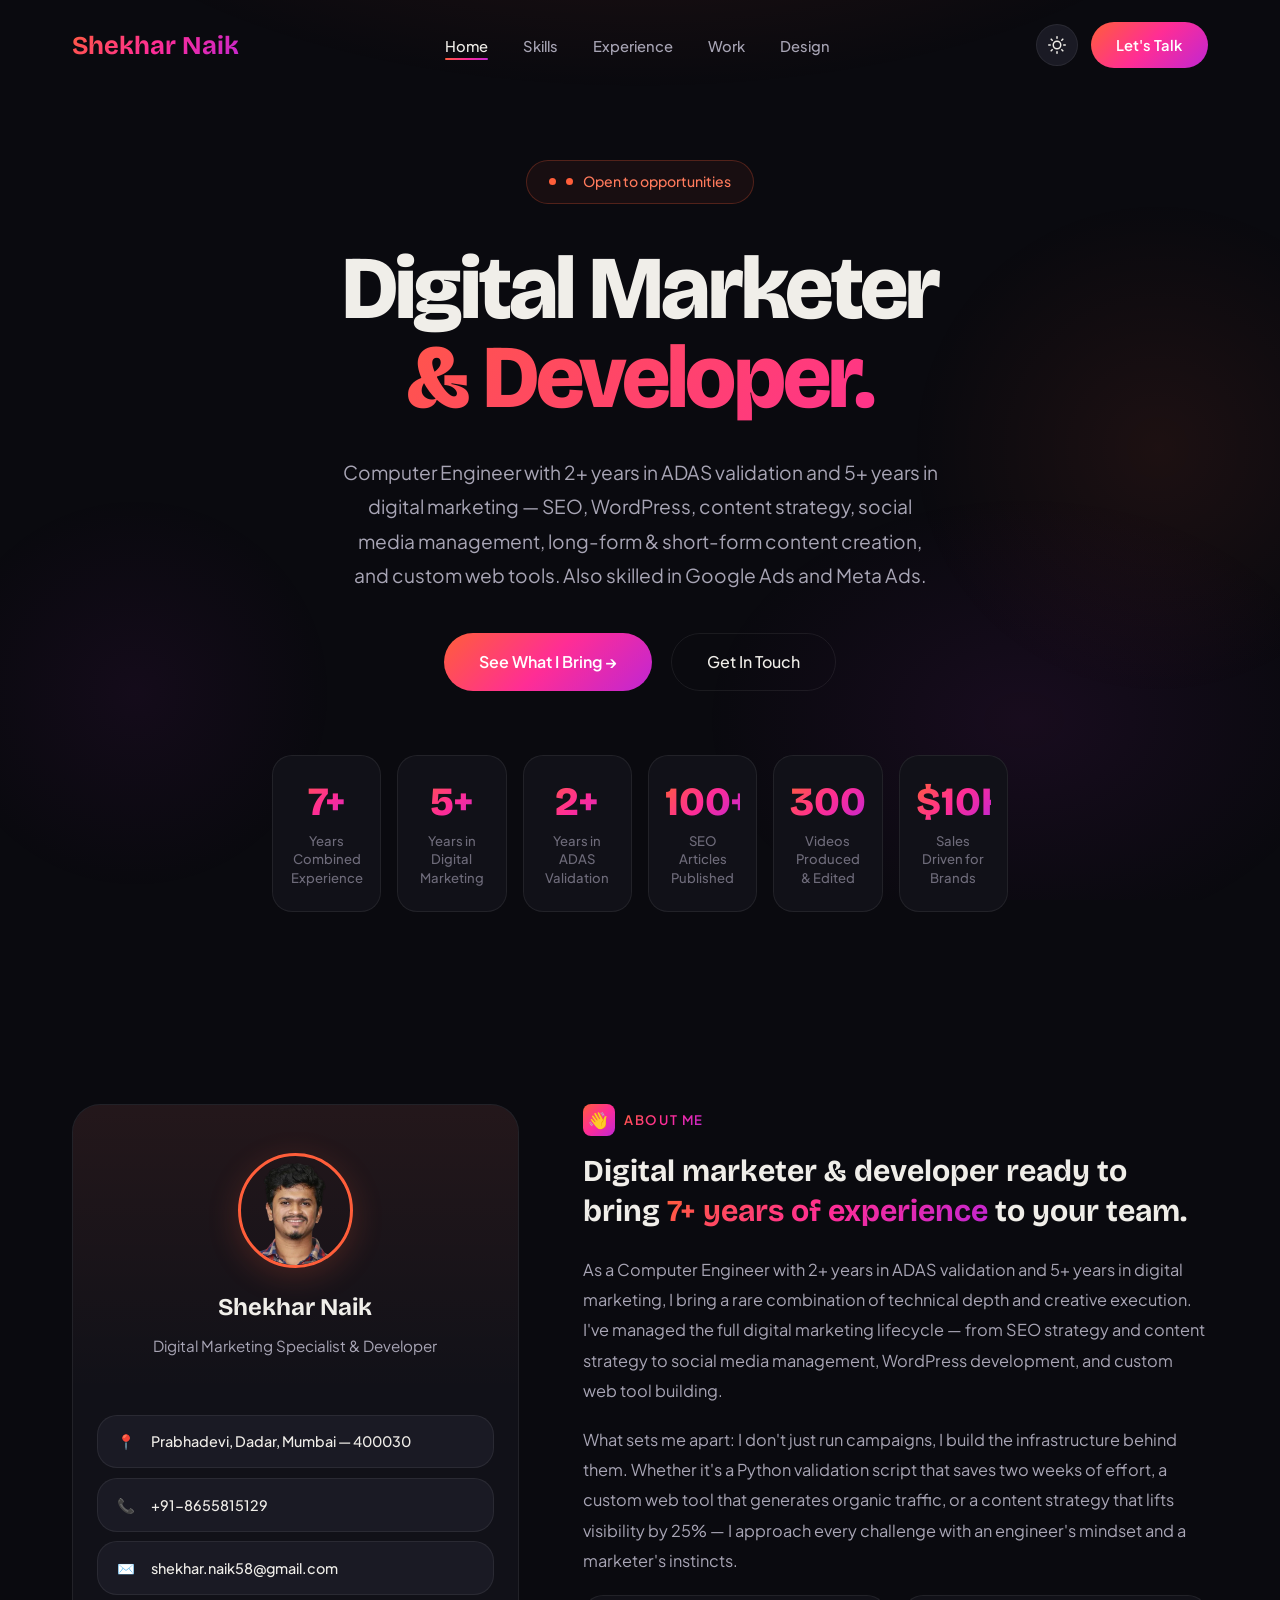
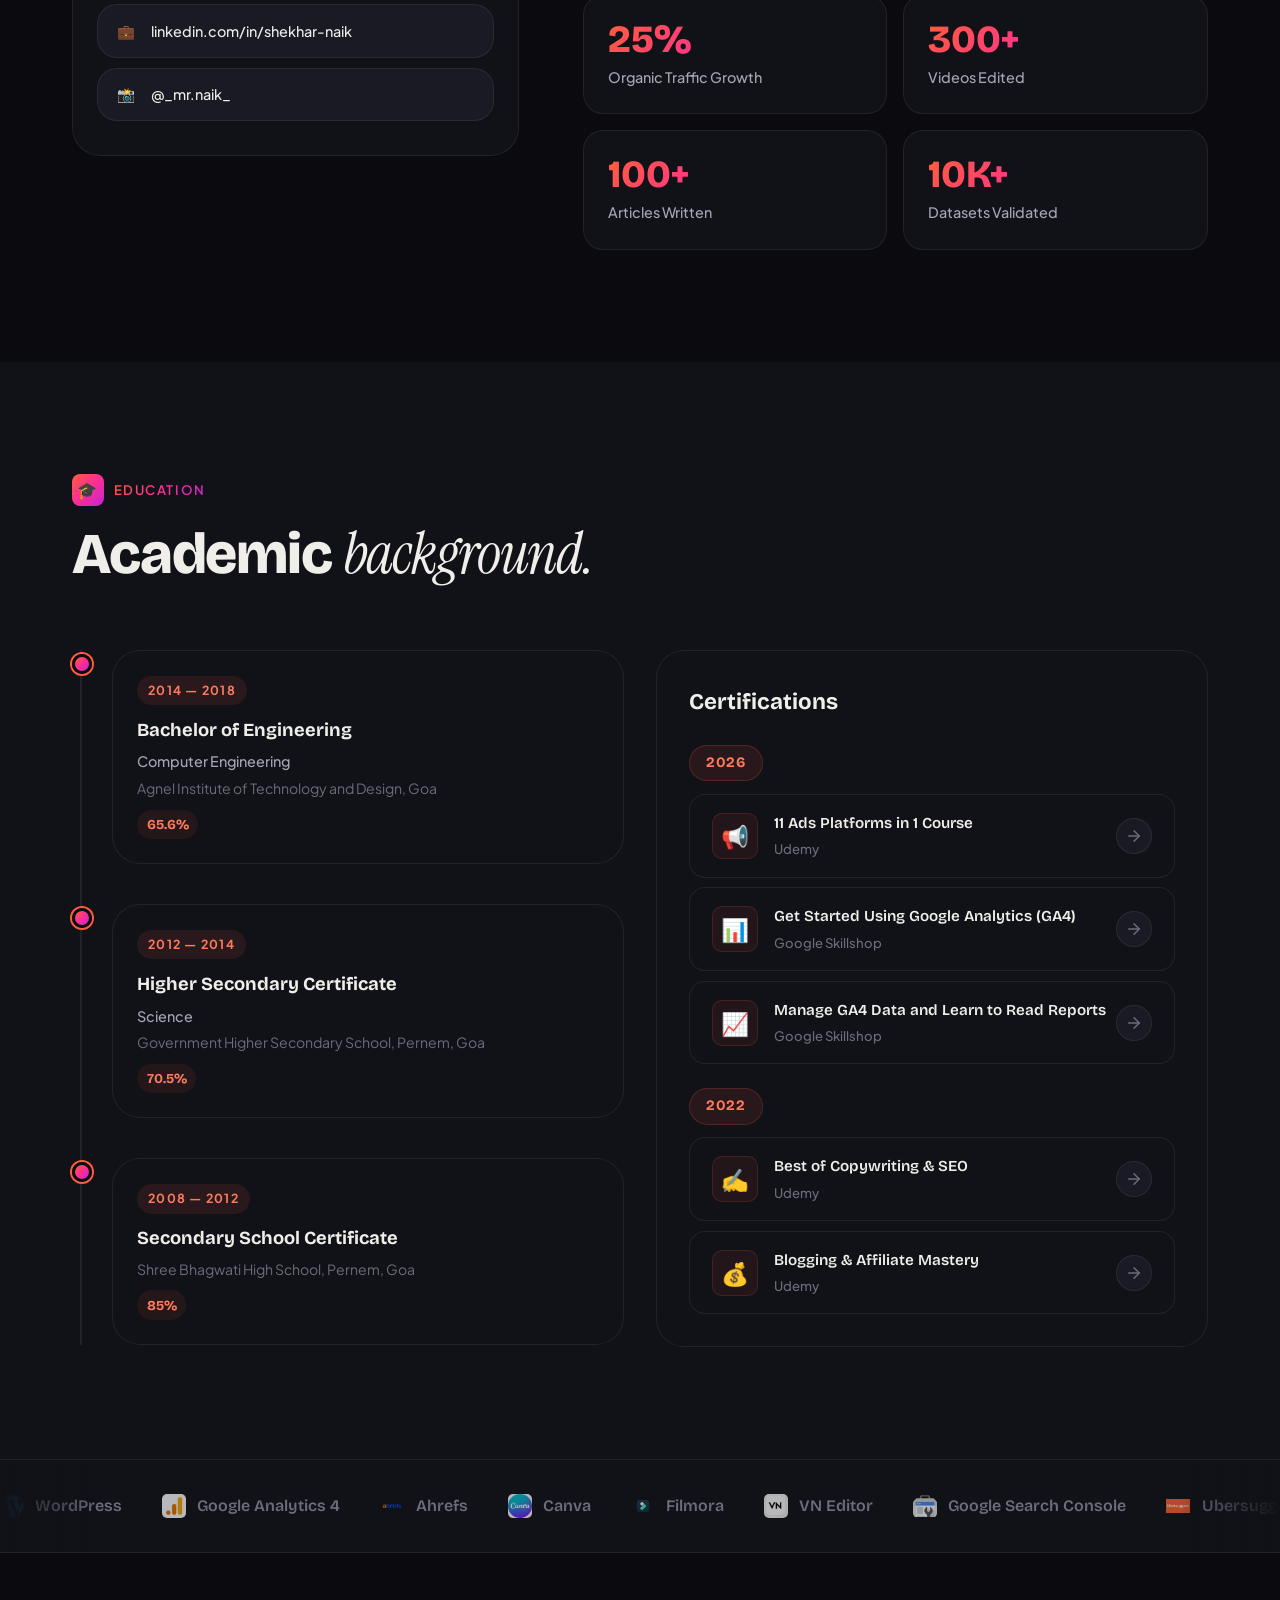
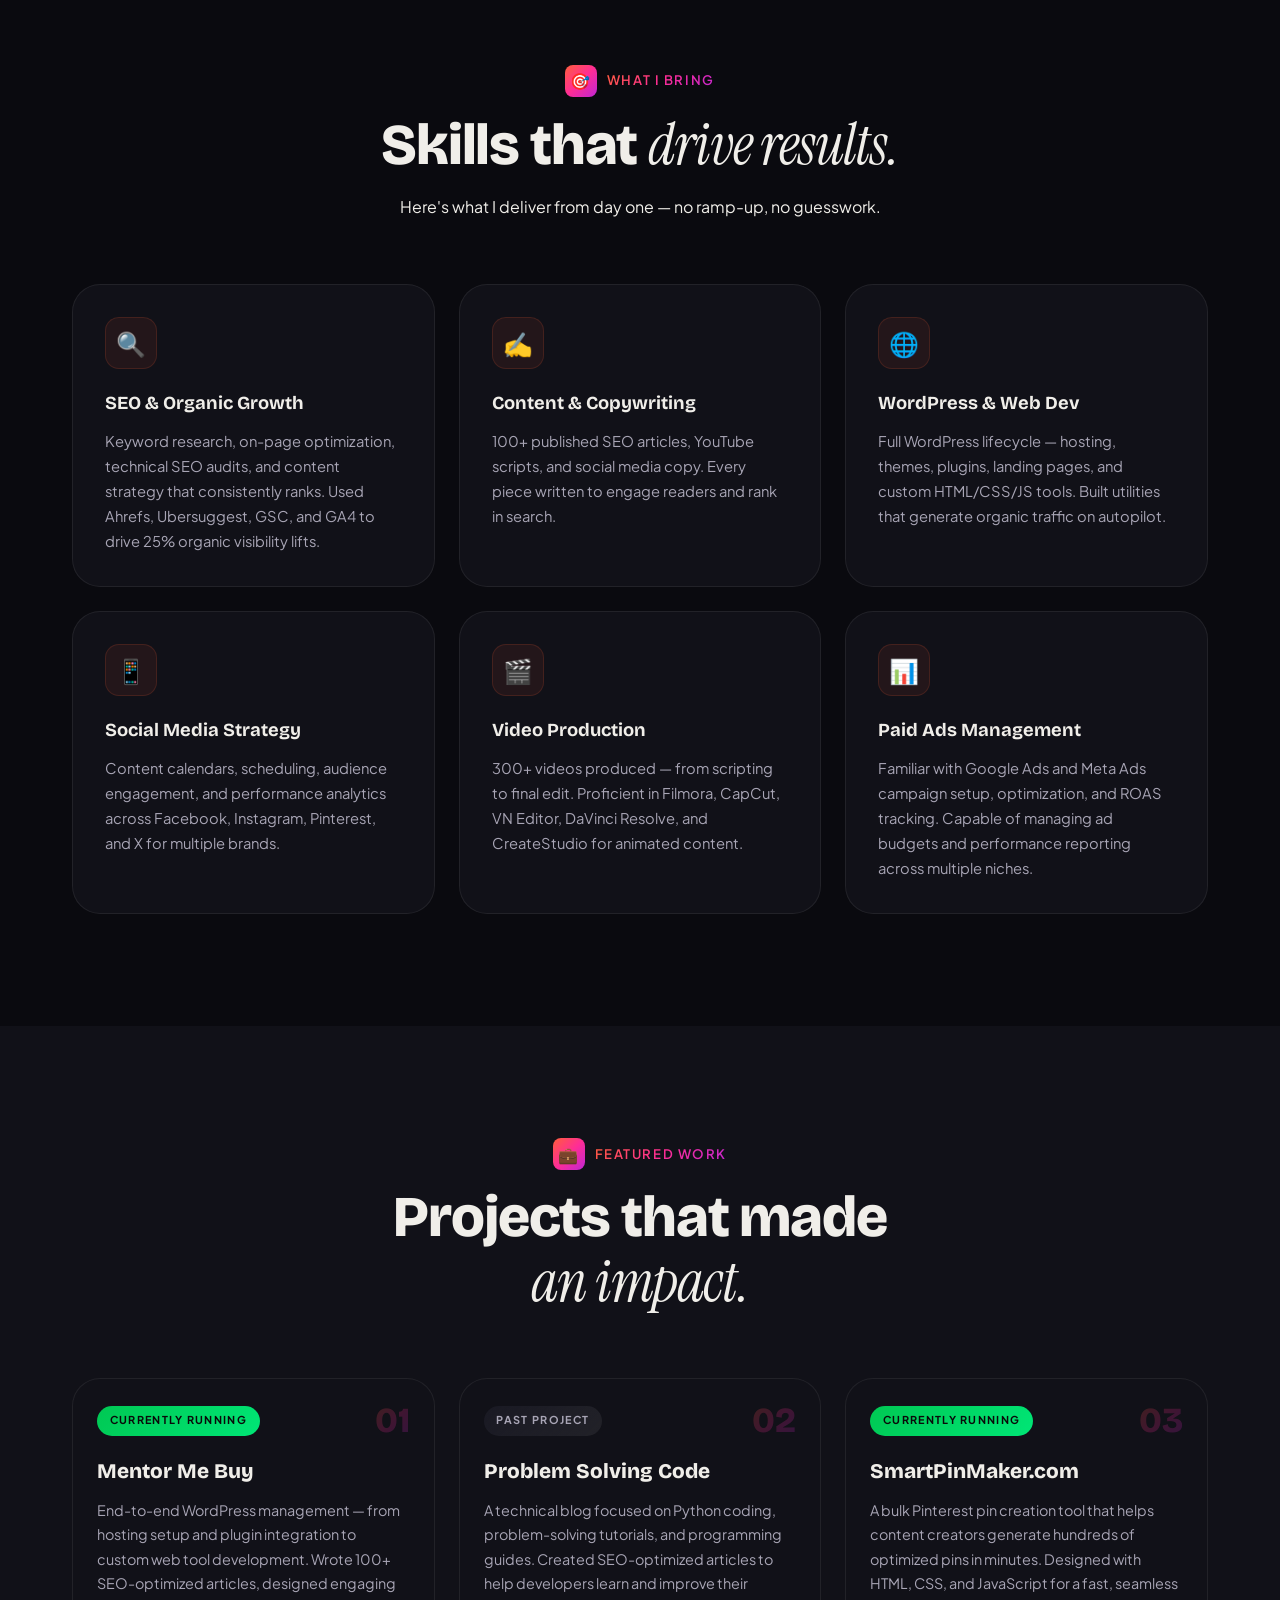
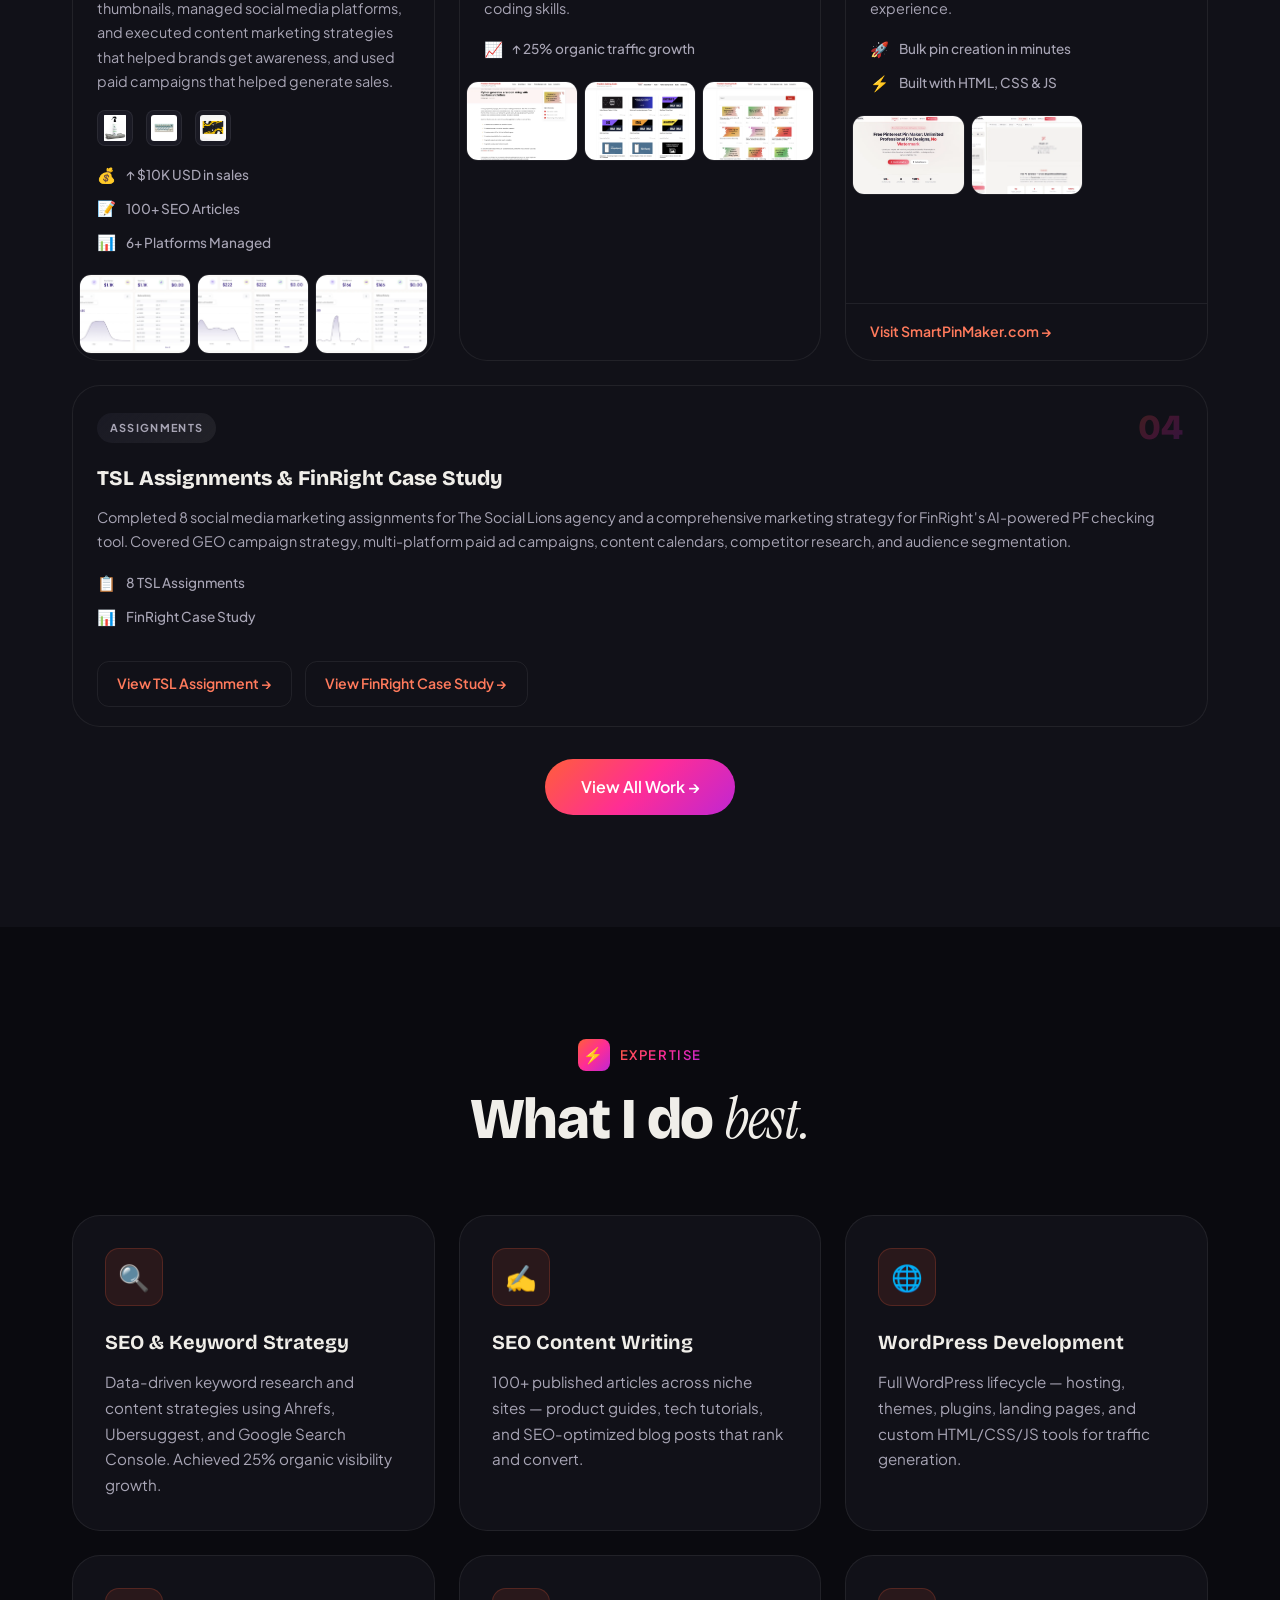
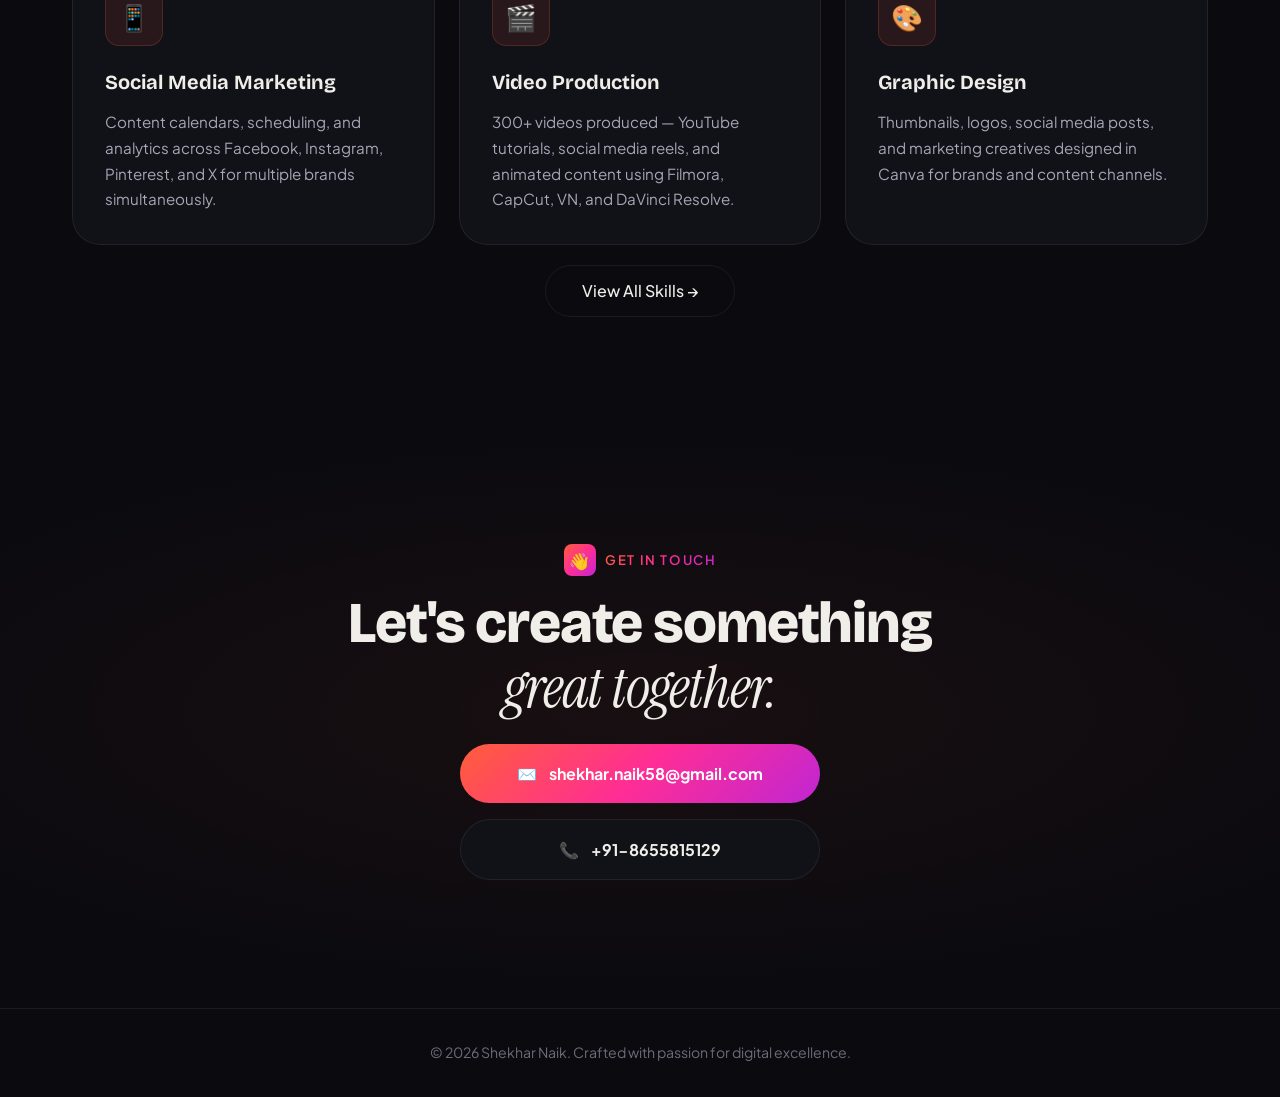
==== commit 1124e939: "Add files via upload" ====
--- a/index.html
+++ b/index.html
@@ -332,7 +332,7 @@
           <div class="work-card-number">01</div>
         </div>
         <h3>Mentor Me Buy</h3>
-        <p>End-to-end WordPress management — from hosting setup and plugin integration to custom web tool development. Wrote 100+ SEO-optimized articles, designed engaging thumbnails, managed social media platforms, and executed content marketing strategies that helped brands get organic awareness.</p>
+        <p>End-to-end WordPress management — from hosting setup and plugin integration to custom web tool development. Wrote 100+ SEO-optimized articles, designed engaging thumbnails, managed social media platforms, and executed content marketing strategies that helped brands get awareness, and used paid campaigns that helped generate sales.</p>
         <div class="work-card-brands">
           <img src="Assets/Brands product and sales/Homeline Coating.webp" alt="Homeline Coatings" loading="lazy">
           <img src="Assets/Brands product and sales/Luminkey keyboard.webp" alt="LUMINKEY Keyboard" loading="lazy">
@@ -384,6 +384,23 @@
         </div>
         <span class="work-card-visit">Visit SmartPinMaker.com →</span>
       </a>
+
+      <div class="work-card-item reveal" style="grid-column:1/-1">
+        <div class="work-card-top">
+          <div class="work-card-badge work-card-badge-past">Assignments</div>
+          <div class="work-card-number">04</div>
+        </div>
+        <h3>TSL Assignments &amp; FinRight Case Study</h3>
+        <p>Completed 8 social media marketing assignments for The Social Lions agency and a comprehensive marketing strategy for FinRight's AI-powered PF checking tool. Covered GEO campaign strategy, multi-platform paid ad campaigns, content calendars, competitor research, and audience segmentation.</p>
+        <div class="work-card-results">
+          <div class="work-card-result"><span class="work-card-result-icon">📋</span><span>8 TSL Assignments</span></div>
+          <div class="work-card-result"><span class="work-card-result-icon">📊</span><span>FinRight Case Study</span></div>
+        </div>
+        <div style="display:flex;gap:.8rem;flex-wrap:wrap;padding:.8rem 1.5rem 1.2rem">
+          <a href="https://docs.google.com/document/d/1ayV3S1bEaOtuUmGUVGGoR9ITqI2YKuuW0CoMUDZNFyA/edit?usp=sharing" target="_blank" rel="noopener" class="work-showcase-link" style="margin-top:0">View TSL Assignment →</a>
+          <a href="https://docs.google.com/document/d/1c5A4M2PzEp_FD-lmhwXNPpIvMN9doi63bTF38_ToLXw/edit?usp=sharing" target="_blank" rel="noopener" class="work-showcase-link" style="margin-top:0">View FinRight Case Study →</a>
+        </div>
+      </div>
     </div>
 
     <div style="text-align:center;margin-top:2rem">
--- a/style.css
+++ b/style.css
@@ -282,6 +282,8 @@
 .work-card-images img:hover{transform:scale(1.05)}
 .work-card-visit{display:block;padding:1rem 1.5rem;margin-top:auto;font-size:.88rem;font-weight:600;color:var(--primary-light);border-top:1px solid var(--border);transition:all .3s}
 .work-card-link:hover .work-card-visit{background:rgba(255,94,58,.05);color:var(--primary)}
+.work-showcase-link{display:inline-block;margin-top:1.2rem;padding:.6rem 1.2rem;font-size:.88rem;font-weight:600;color:var(--primary-light);border:1px solid var(--border);border-radius:var(--r-sm);text-decoration:none;transition:all .3s}
+.work-showcase-link:hover{background:rgba(255,94,58,.05);color:var(--primary);border-color:var(--primary)}
 
 /* Split Row */
 .split-row{display:grid;grid-template-columns:1fr 1fr;gap:3rem;align-items:center}
--- a/style.css
+++ b/style.css
@@ -282,6 +282,8 @@
 .work-card-images img:hover{transform:scale(1.05)}
 .work-card-visit{display:block;padding:1rem 1.5rem;margin-top:auto;font-size:.88rem;font-weight:600;color:var(--primary-light);border-top:1px solid var(--border);transition:all .3s}
 .work-card-link:hover .work-card-visit{background:rgba(255,94,58,.05);color:var(--primary)}
+.work-showcase-link{display:inline-block;margin-top:1.2rem;padding:.6rem 1.2rem;font-size:.88rem;font-weight:600;color:var(--primary-light);border:1px solid var(--border);border-radius:var(--r-sm);text-decoration:none;transition:all .3s}
+.work-showcase-link:hover{background:rgba(255,94,58,.05);color:var(--primary);border-color:var(--primary)}
 
 /* Split Row */
 .split-row{display:grid;grid-template-columns:1fr 1fr;gap:3rem;align-items:center}
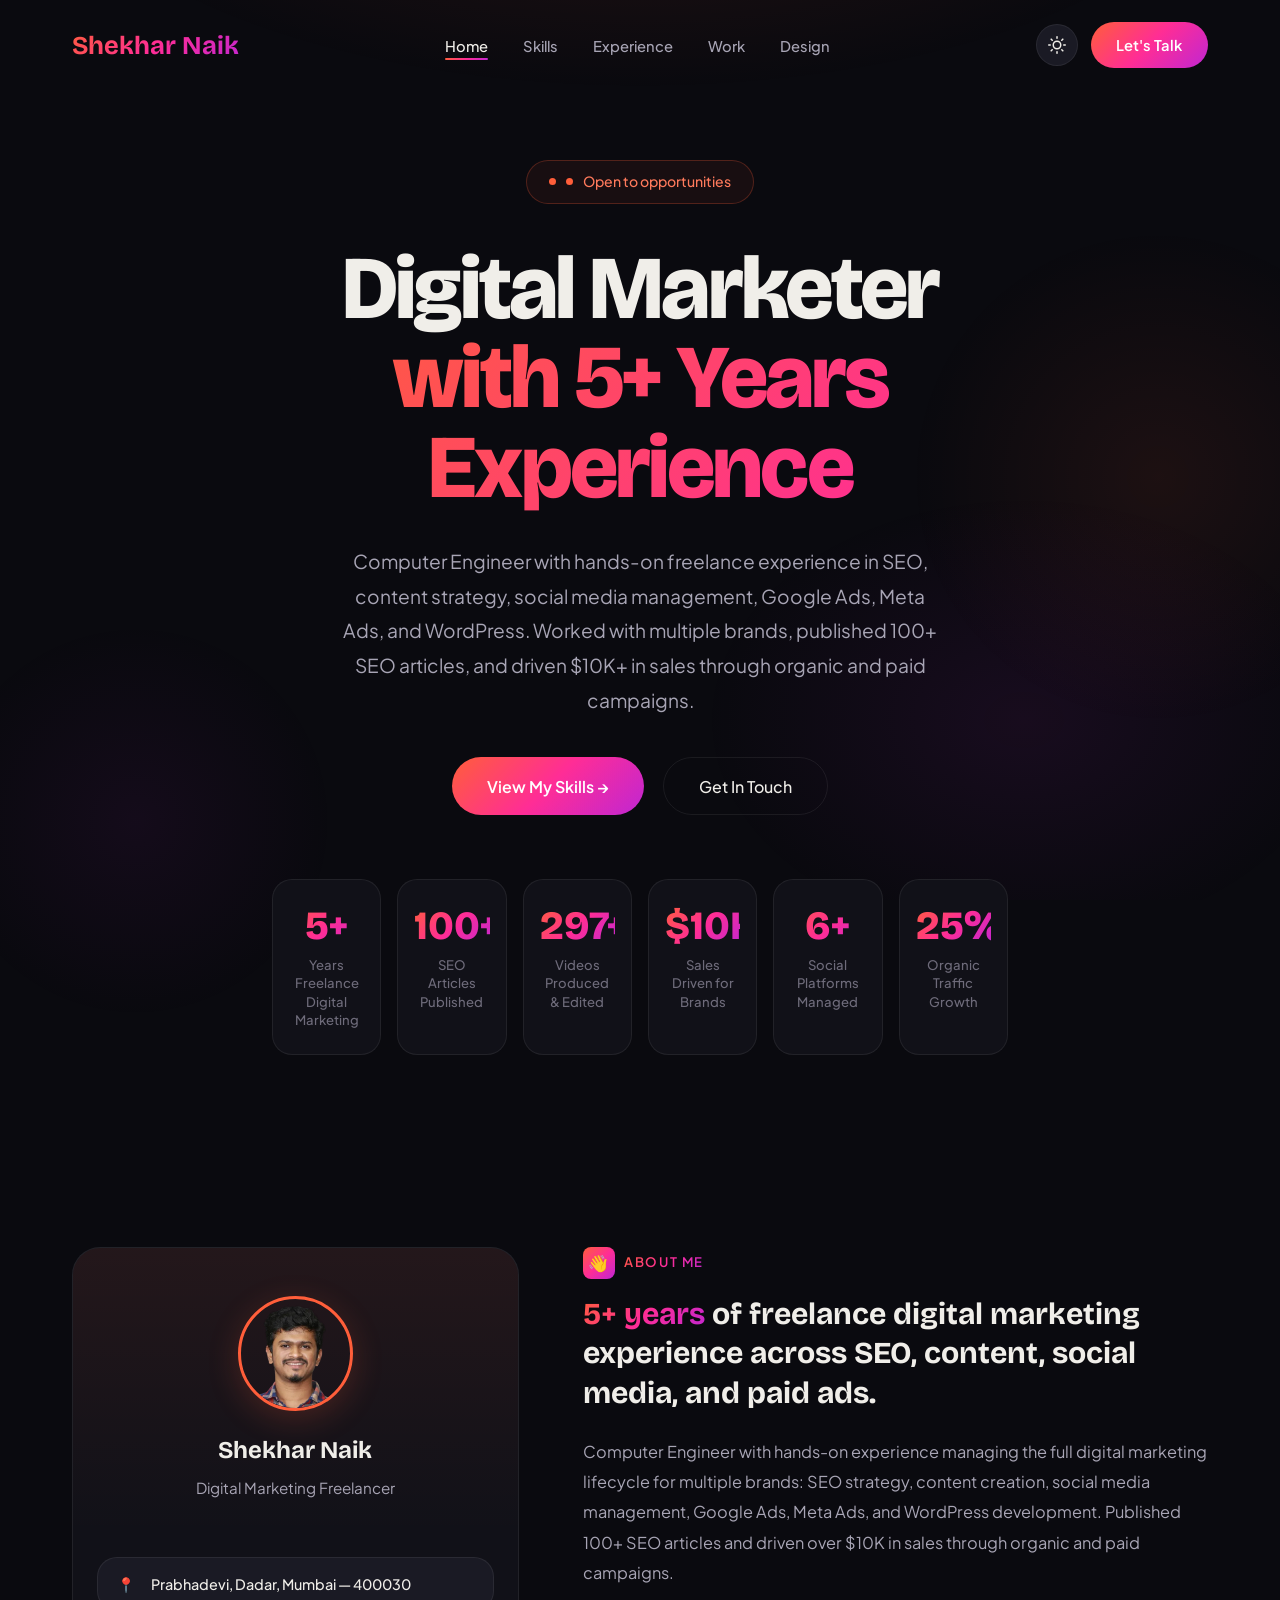
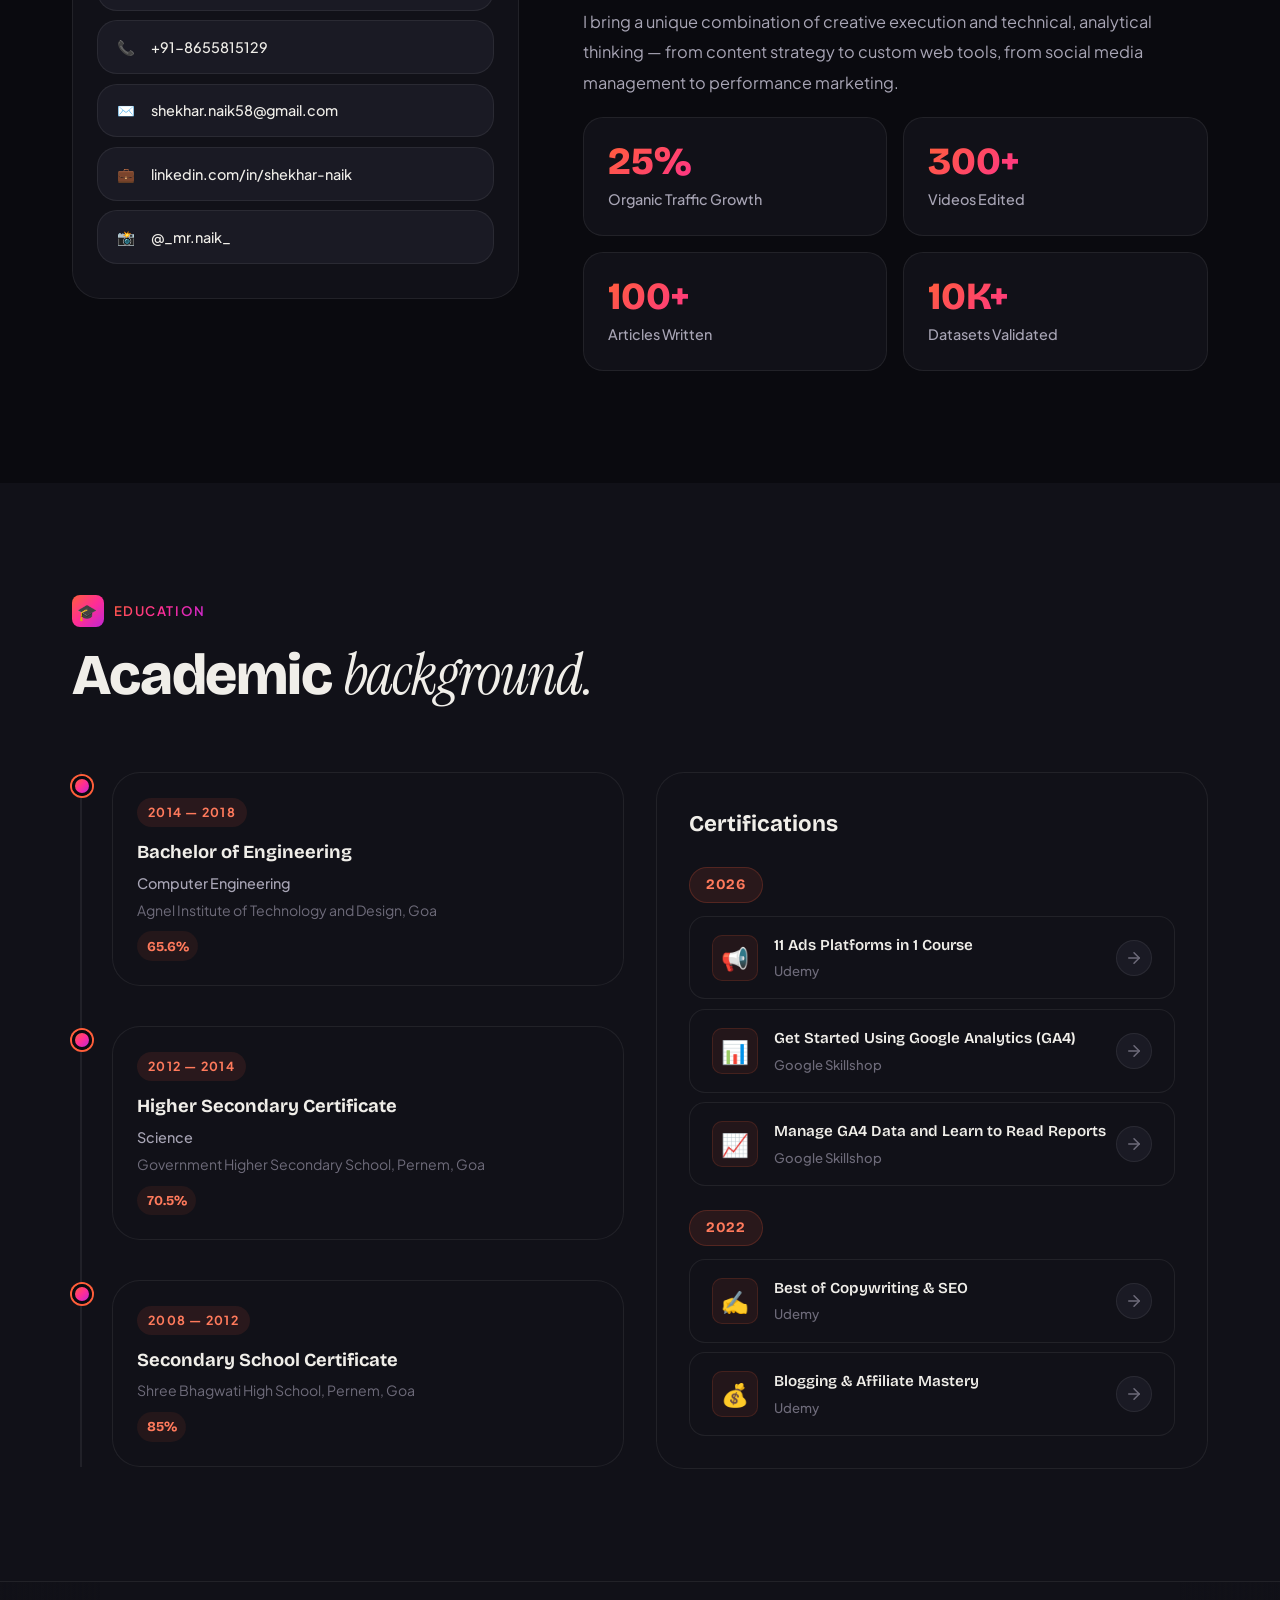
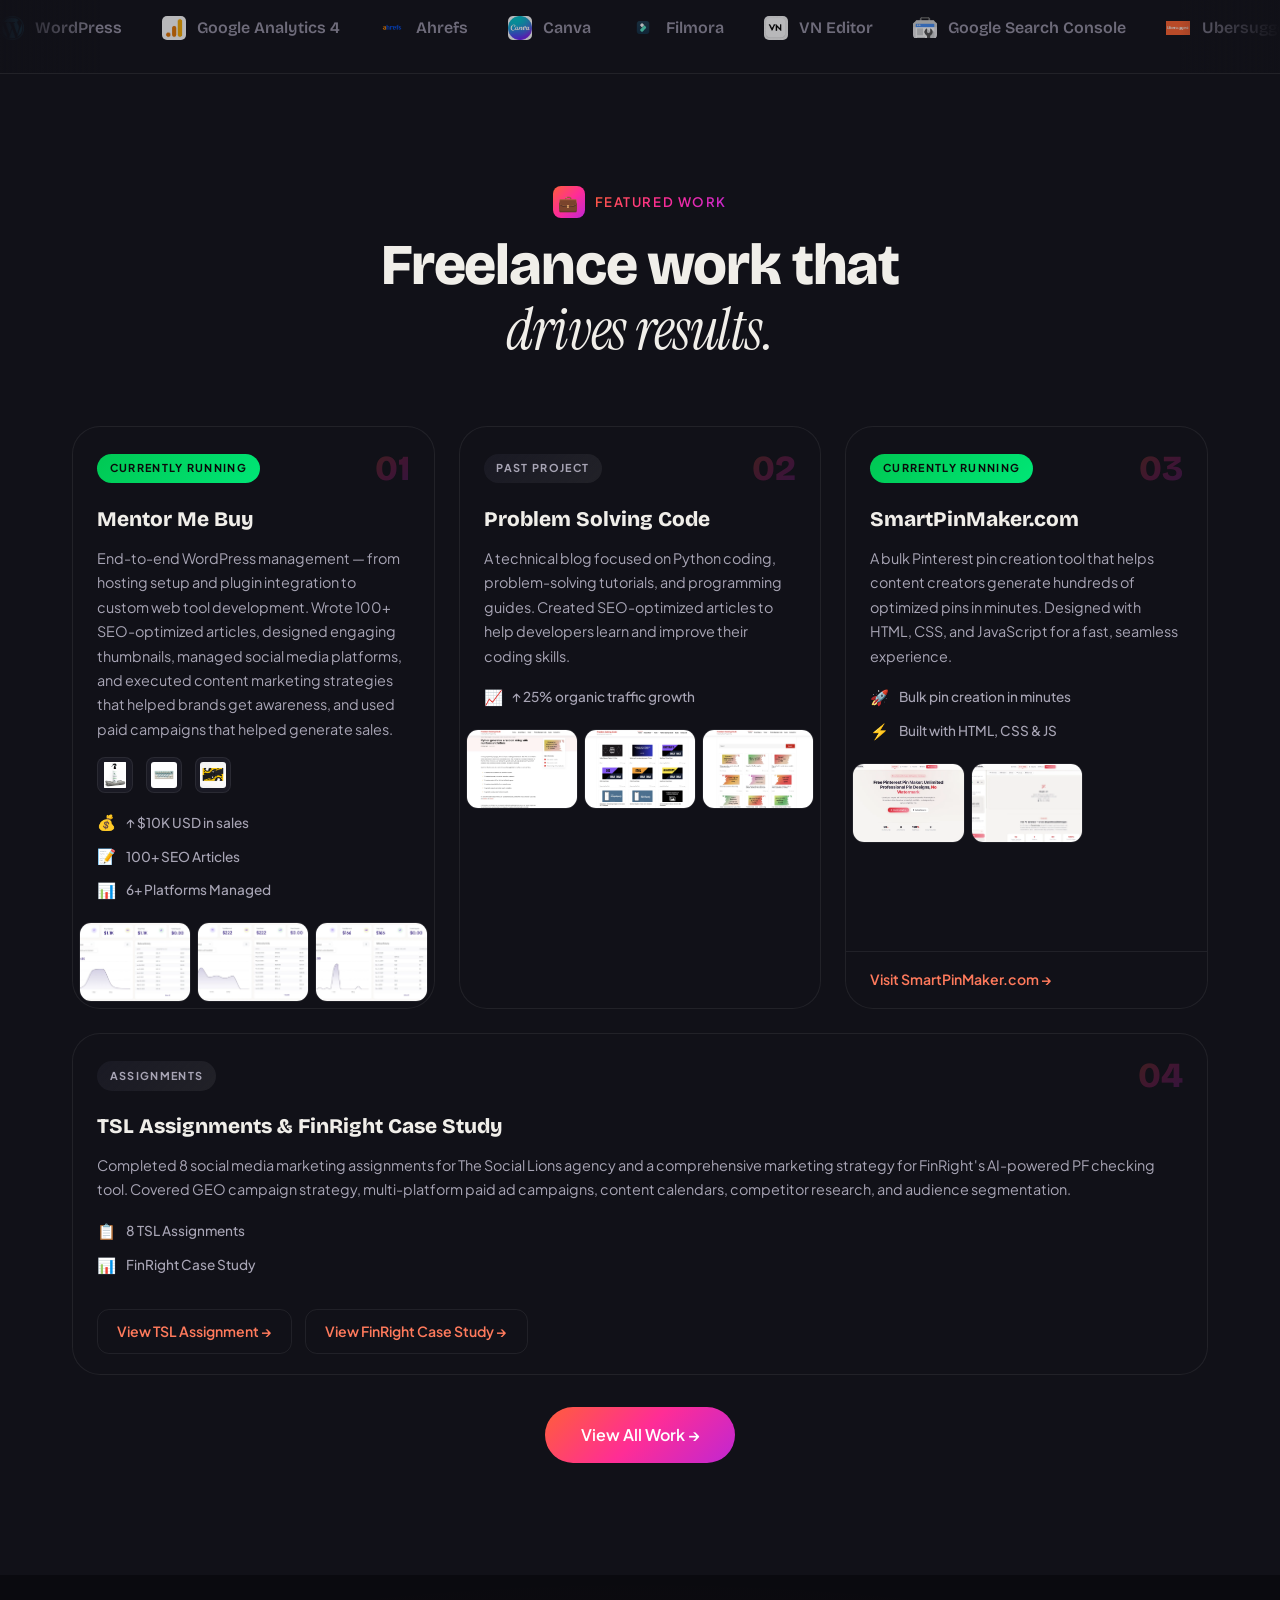
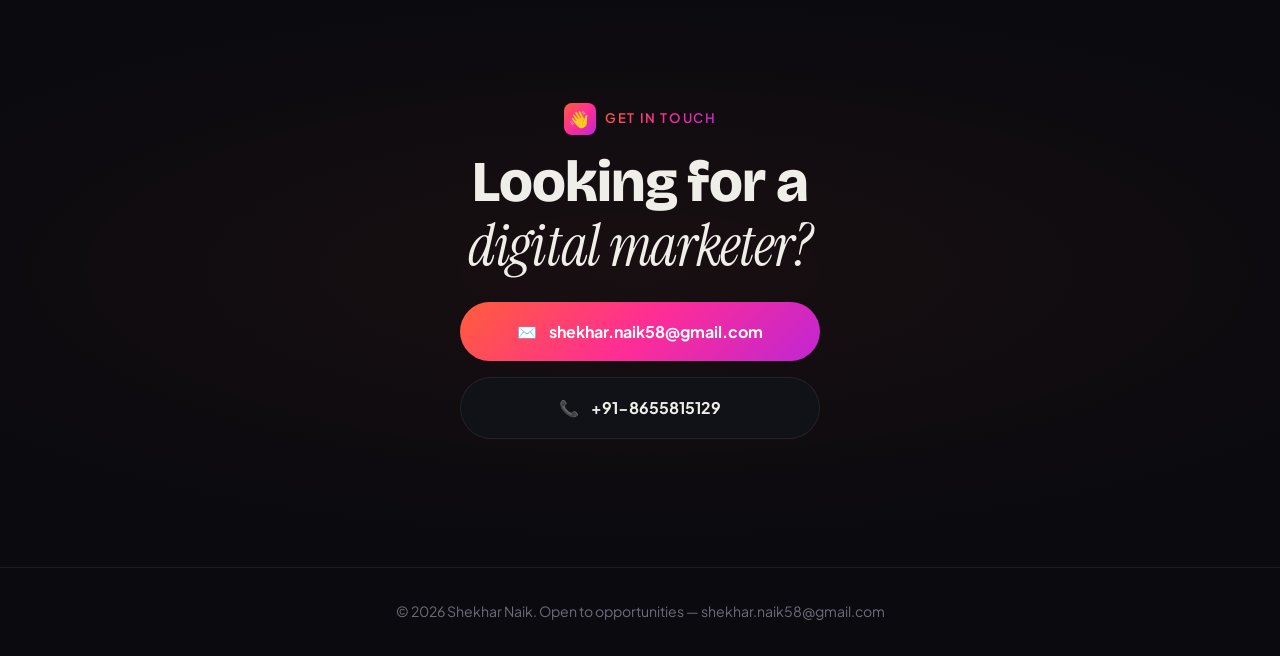
==== commit 14ade1ea: "Add files via upload" ====
--- a/index.html
+++ b/index.html
@@ -3,10 +3,10 @@
 <head>
 <meta charset="UTF-8">
 <meta name="viewport" content="width=device-width, initial-scale=1.0">
-<title>Shekhar Naik — Digital Marketing & Creative</title>
-  <meta name="description" content="Shekhar Naik — Digital Marketing Specialist & Developer. 2+ years ADAS validation, 5+ years SEO, Google Ads, Meta Ads, WordPress. Open to opportunities in Mumbai, India.">
-<meta property="og:title" content="Shekhar Naik — Digital Marketing & Creative">
-  <meta property="og:description" content="Digital Marketing Specialist & Developer with 2+ years ADAS validation and 5+ years in SEO, Google Ads, Meta Ads, WordPress, and content strategy.">
+<title>Shekhar Naik — Digital Marketing | Entry-Level</title>
+  <meta name="description" content="Shekhar Naik — Digital Marketing professional with 5+ years freelance experience in SEO, Google Ads, Meta Ads, WordPress. Seeking entry-level/internship role in Mumbai.">
+<meta property="og:title" content="Shekhar Naik — Digital Marketing">
+  <meta property="og:description" content="Digital Marketing professional with 5+ years freelance experience. Seeking entry-level/internship role in digital marketing at a company in Mumbai.">
 <meta property="og:type" content="website">
 <meta property="og:image" content="Assets/myself/Shekhar Naik face.webp">
 <meta name="robots" content="noindex, nofollow">
@@ -61,27 +61,19 @@
     <div class="hero-badge"><span class="open-dot"></span> Open to opportunities</div>
     <h1 class="hero-title">
       <span class="line">Digital Marketer</span>
-      <span class="line gradient">& Developer.</span>
+      <span class="line gradient">with 5+ Years Experience</span>
     </h1>
     <p class="hero-desc">
-      Computer Engineer with 2+ years in ADAS validation and 5+ years in digital marketing — SEO, WordPress, content strategy, social media management, long-form & short-form content creation, and custom web tools. Also skilled in Google Ads and Meta Ads.
+      Computer Engineer with hands-on freelance experience in SEO, content strategy, social media management, Google Ads, Meta Ads, and WordPress. Worked with multiple brands, published 100+ SEO articles, and driven $10K+ in sales through organic and paid campaigns.
     </p>
     <div class="hero-cta-group">
-      <a href="#what-i-bring" class="btn-primary"><span>See What I Bring →</span></a>
+      <a href="skills.html" class="btn-primary"><span>View My Skills →</span></a>
       <a href="contact.html" class="btn-secondary">Get In Touch</a>
     </div>
     <div class="hero-stats">
       <div class="hero-stat">
-        <div class="hero-stat-num">7+</div>
-        <div class="hero-stat-label">Years Combined Experience</div>
-      </div>
-      <div class="hero-stat">
         <div class="hero-stat-num">5+</div>
-        <div class="hero-stat-label">Years in Digital Marketing</div>
-      </div>
-      <div class="hero-stat">
-        <div class="hero-stat-num">2+</div>
-        <div class="hero-stat-label">Years in ADAS Validation</div>
+        <div class="hero-stat-label">Years Freelance Digital Marketing</div>
       </div>
       <div class="hero-stat">
         <div class="hero-stat-num">100+</div>
@@ -94,6 +86,14 @@
       <div class="hero-stat">
         <div class="hero-stat-num">$10K+</div>
         <div class="hero-stat-label">Sales Driven for Brands</div>
+      </div>
+      <div class="hero-stat">
+        <div class="hero-stat-num">6+</div>
+        <div class="hero-stat-label">Social Platforms Managed</div>
+      </div>
+      <div class="hero-stat">
+        <div class="hero-stat-num">25%</div>
+        <div class="hero-stat-label">Organic Traffic Growth</div>
       </div>
     </div>
   </div>
@@ -107,7 +107,7 @@
         <div class="about-visual-header">
           <div class="about-avatar"><img src="Assets/myself/Shekhar Naik face.webp" alt="Shekhar Naik portrait"></div>
           <div class="about-name">Shekhar Naik</div>
-          <div class="about-role">Digital Marketing Specialist & Developer</div>
+          <div class="about-role">Digital Marketing Freelancer</div>
         </div>
         <div class="about-visual-body">
           <div class="about-contact-item"><span class="icon">📍</span><span>Prabhadevi, Dadar, Mumbai — 400030</span></div>
@@ -122,9 +122,9 @@
           <span class="section-tag-icon">👋</span>
           <span class="section-tag-text">About Me</span>
         </div>
-        <h3 class="reveal">Digital marketer & developer ready to bring <span class="gradient-text">7+ years of experience</span> to your team.</h3>
-        <p class="reveal reveal-d1">As a Computer Engineer with 2+ years in ADAS validation and 5+ years in digital marketing, I bring a rare combination of technical depth and creative execution. I've managed the full digital marketing lifecycle — from SEO strategy and content strategy to social media management, WordPress development, and custom web tool building.</p>
-        <p class="reveal reveal-d2">What sets me apart: I don't just run campaigns, I build the infrastructure behind them. Whether it's a Python validation script that saves two weeks of effort, a custom web tool that generates organic traffic, or a content strategy that lifts visibility by 25% — I approach every challenge with an engineer's mindset and a marketer's instincts.</p>
+        <h3 class="reveal"><span class="gradient-text">5+ years</span> of freelance digital marketing experience across SEO, content, social media, and paid ads.</h3>
+        <p class="reveal reveal-d1">Computer Engineer with hands-on experience managing the full digital marketing lifecycle for multiple brands: SEO strategy, content creation, social media management, Google Ads, Meta Ads, and WordPress development. Published 100+ SEO articles and driven over $10K in sales through organic and paid campaigns.</p>
+        <p class="reveal reveal-d2">I bring a unique combination of creative execution and technical, analytical thinking — from content strategy to custom web tools, from social media management to performance marketing.</p>
         <div class="about-highlights">
           <div class="about-highlight reveal"><div class="about-highlight-value">25%</div><div class="about-highlight-label">Organic Traffic Growth</div></div>
           <div class="about-highlight reveal reveal-d1"><div class="about-highlight-value">300+</div><div class="about-highlight-label">Videos Edited</div></div>
@@ -266,54 +266,6 @@
   </div>
 </div>
 
-<!-- What I Bring -->
-<section class="section" id="what-i-bring">
-  <div class="container">
-    <div class="section-header" style="text-align:center">
-      <div class="section-tag reveal" style="justify-content:center">
-        <span class="section-tag-icon">🎯</span>
-        <span class="section-tag-text">What I Bring</span>
-      </div>
-      <h2 class="section-title reveal">Skills that <span class="italic">drive results.</span></h2>
-      <p class="section-subtitle reveal" style="margin:0 auto">Here's what I deliver from day one — no ramp-up, no guesswork.</p>
-    </div>
-    <div class="bring-grid">
-      <div class="bring-card reveal">
-        <div class="bring-icon">🔍</div>
-        <h3>SEO & Organic Growth</h3>
-        <p>Keyword research, on-page optimization, technical SEO audits, and content strategy that consistently ranks. Used Ahrefs, Ubersuggest, GSC, and GA4 to drive 25% organic visibility lifts.</p>
-      </div>
-      <div class="bring-card reveal reveal-d1">
-        <div class="bring-icon">✍️</div>
-        <h3>Content & Copywriting</h3>
-        <p>100+ published SEO articles, YouTube scripts, and social media copy. Every piece written to engage readers and rank in search.</p>
-      </div>
-      <div class="bring-card reveal reveal-d2">
-        <div class="bring-icon">🌐</div>
-        <h3>WordPress & Web Dev</h3>
-        <p>Full WordPress lifecycle — hosting, themes, plugins, landing pages, and custom HTML/CSS/JS tools. Built utilities that generate organic traffic on autopilot.</p>
-      </div>
-      <div class="bring-card reveal reveal-d3">
-        <div class="bring-icon">📱</div>
-        <h3>Social Media Strategy</h3>
-        <p>Content calendars, scheduling, audience engagement, and performance analytics across Facebook, Instagram, Pinterest, and X for multiple brands.</p>
-      </div>
-      <div class="bring-card reveal">
-        <div class="bring-icon">🎬</div>
-        <h3>Video Production</h3>
-        <p>300+ videos produced — from scripting to final edit. Proficient in Filmora, CapCut, VN Editor, DaVinci Resolve, and CreateStudio for animated content.</p>
-      </div>
-      <div class="bring-card reveal reveal-d1">
-        <div class="bring-icon">📊</div>
-        <h3>Paid Ads Management</h3>
-        <p>Familiar with Google Ads and Meta Ads campaign setup, optimization, and ROAS tracking. Capable of managing ad budgets and performance reporting across multiple niches.</p>
-      </div>
-    </div>
-  </div>
-</section>
-
-<!-- Certifications Quick Strip -->
-
 <!-- Featured Work -->
 <section class="section section-alt" id="work">
   <div class="container">
@@ -322,7 +274,7 @@
         <span class="section-tag-icon">💼</span>
         <span class="section-tag-text">Featured Work</span>
       </div>
-      <h2 class="section-title reveal">Projects that made<br><span class="italic">an impact.</span></h2>
+      <h2 class="section-title reveal">Freelance work that<br><span class="italic">drives results.</span></h2>
     </div>
 
     <div class="work-cards-grid">
@@ -409,54 +361,6 @@
   </div>
 </section>
 
-<!-- Expertise Preview -->
-<section class="section" id="expertise">
-  <div class="container">
-    <div class="section-header" style="text-align:center">
-      <div class="section-tag reveal" style="justify-content:center">
-        <span class="section-tag-icon">⚡</span>
-        <span class="section-tag-text">Expertise</span>
-      </div>
-      <h2 class="section-title reveal">What I do <span class="italic">best.</span></h2>
-    </div>
-    <div class="expertise-grid">
-      <div class="expertise-card reveal">
-        <div class="expertise-icon">🔍</div>
-        <h3>SEO & Keyword Strategy</h3>
-        <p>Data-driven keyword research and content strategies using Ahrefs, Ubersuggest, and Google Search Console. Achieved 25% organic visibility growth.</p>
-      </div>
-      <div class="expertise-card reveal reveal-d1">
-        <div class="expertise-icon">✍️</div>
-        <h3>SEO Content Writing</h3>
-        <p>100+ published articles across niche sites — product guides, tech tutorials, and SEO-optimized blog posts that rank and convert.</p>
-      </div>
-      <div class="expertise-card reveal reveal-d2">
-        <div class="expertise-icon">🌐</div>
-        <h3>WordPress Development</h3>
-        <p>Full WordPress lifecycle — hosting, themes, plugins, landing pages, and custom HTML/CSS/JS tools for traffic generation.</p>
-      </div>
-      <div class="expertise-card reveal reveal-d3">
-        <div class="expertise-icon">📱</div>
-        <h3>Social Media Marketing</h3>
-        <p>Content calendars, scheduling, and analytics across Facebook, Instagram, Pinterest, and X for multiple brands simultaneously.</p>
-      </div>
-      <div class="expertise-card reveal">
-        <div class="expertise-icon">🎬</div>
-        <h3>Video Production</h3>
-        <p>300+ videos produced — YouTube tutorials, social media reels, and animated content using Filmora, CapCut, VN, and DaVinci Resolve.</p>
-      </div>
-      <div class="expertise-card reveal reveal-d1">
-        <div class="expertise-icon">🎨</div>
-        <h3>Graphic Design</h3>
-        <p>Thumbnails, logos, social media posts, and marketing creatives designed in Canva for brands and content channels.</p>
-      </div>
-    </div>
-    <div style="text-align:center;margin-top:2rem">
-      <a href="skills.html" class="btn-secondary">View All Skills →</a>
-    </div>
-  </div>
-</section>
-
 <!-- Contact CTA -->
 <section class="section contact-section" id="contact">
   <div class="container">
@@ -464,7 +368,7 @@
       <span class="section-tag-icon">👋</span>
       <span class="section-tag-text">Get In Touch</span>
     </div>
-    <h2 class="section-title reveal">Let's create something<br><span class="italic">great together.</span></h2>
+    <h2 class="section-title reveal">Looking for a<br><span class="italic">digital marketer?</span></h2>
     <div class="contact-cta-links reveal">
       <a href="mailto:shekhar.naik58@gmail.com" class="contact-email">
         <span aria-hidden="true">✉️</span>
@@ -481,7 +385,7 @@
 </main>
 
 <footer>
-  <div class="container"><p>© 2026 Shekhar Naik. Crafted with passion for digital excellence.</p></div>
+  <div class="container"><p>© 2026 Shekhar Naik. Open to opportunities — shekhar.naik58@gmail.com</p></div>
 </footer>
 
 <button class="back-to-top" aria-label="Back to top">↑</button>
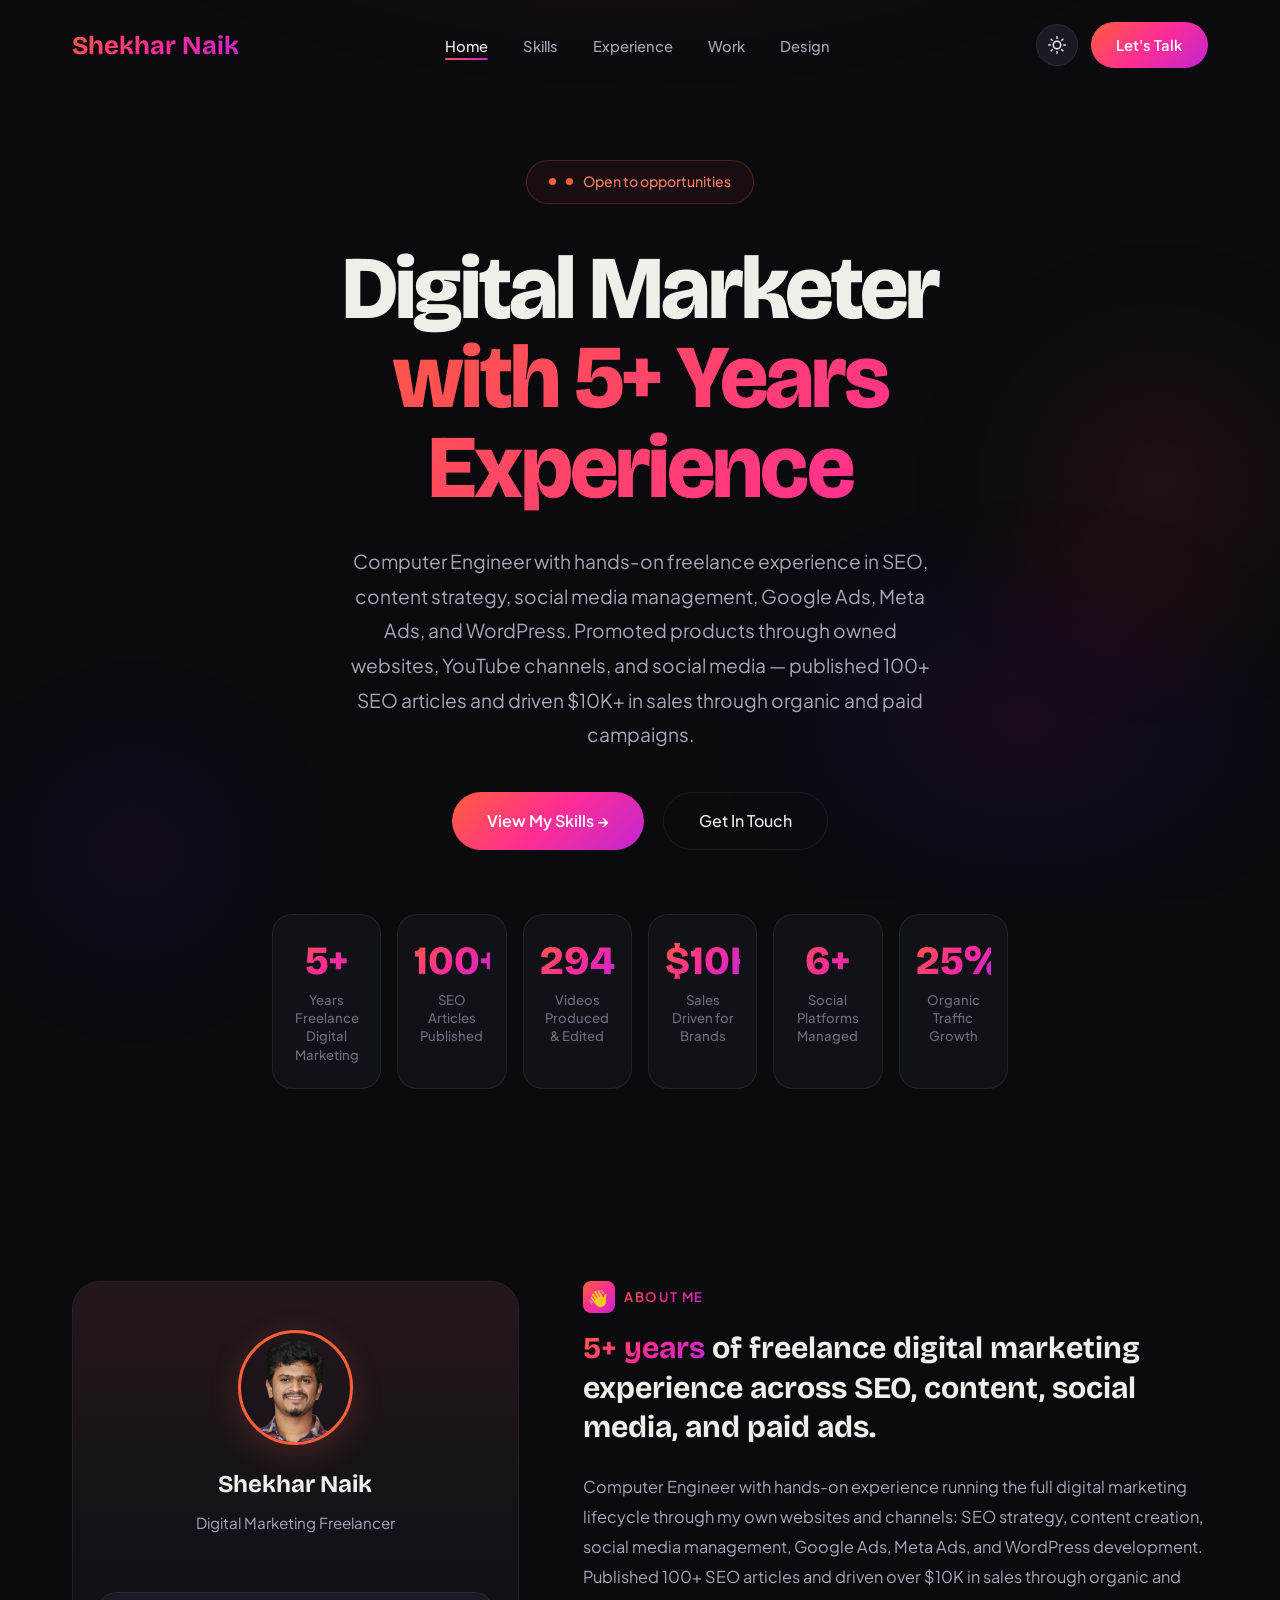
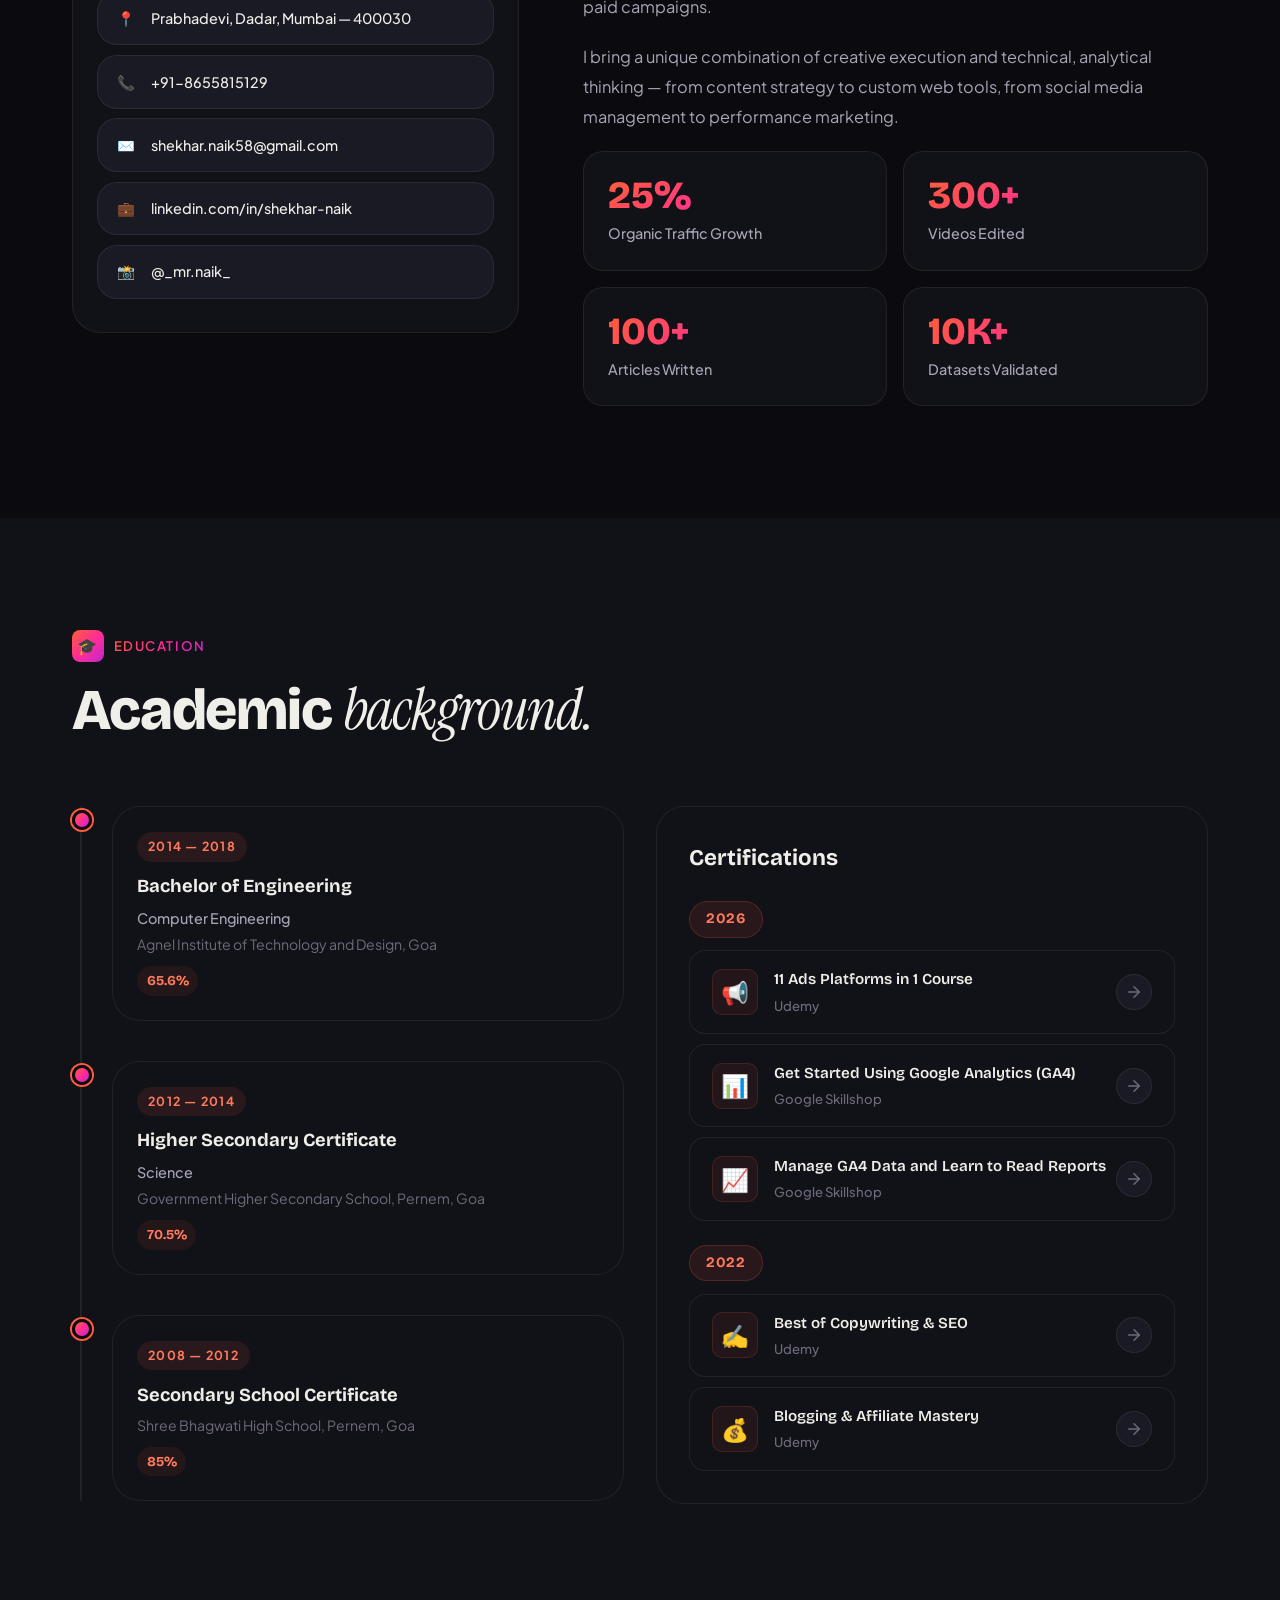
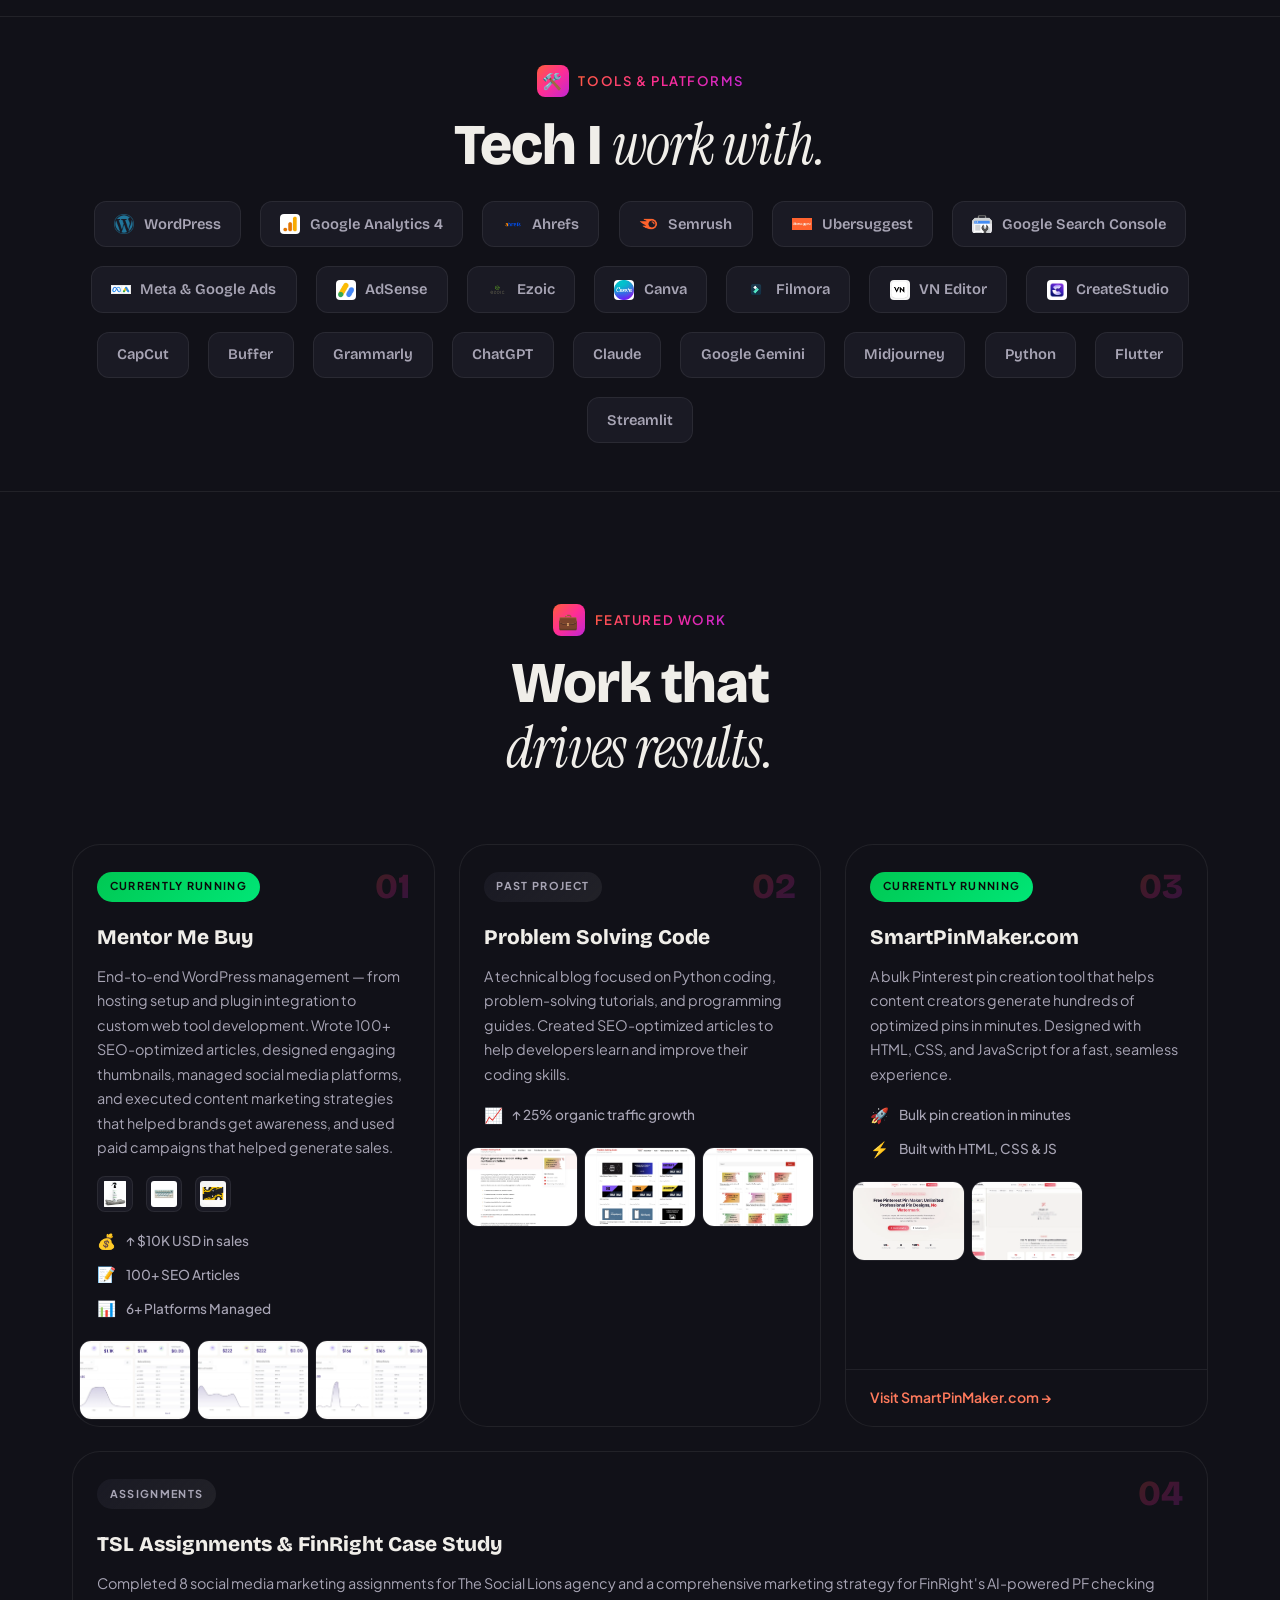
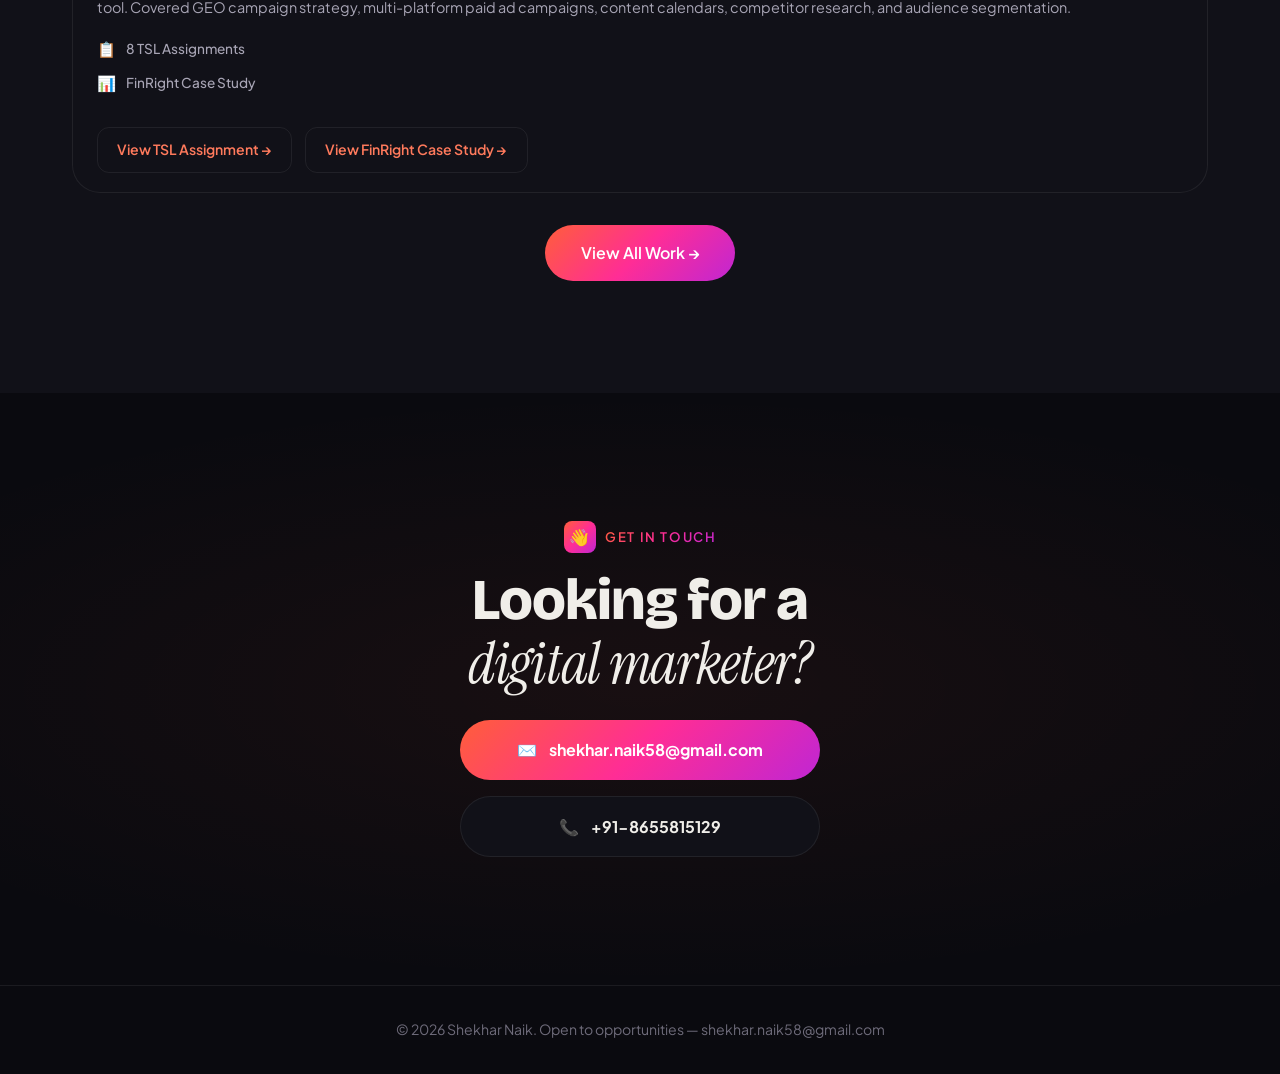
==== commit f8d9e1a3: "Add files via upload" ====
--- a/index.html
+++ b/index.html
@@ -64,7 +64,7 @@
       <span class="line gradient">with 5+ Years Experience</span>
     </h1>
     <p class="hero-desc">
-      Computer Engineer with hands-on freelance experience in SEO, content strategy, social media management, Google Ads, Meta Ads, and WordPress. Worked with multiple brands, published 100+ SEO articles, and driven $10K+ in sales through organic and paid campaigns.
+      Computer Engineer with hands-on freelance experience in SEO, content strategy, social media management, Google Ads, Meta Ads, and WordPress. Promoted products through owned websites, YouTube channels, and social media — published 100+ SEO articles and driven $10K+ in sales through organic and paid campaigns.
     </p>
     <div class="hero-cta-group">
       <a href="skills.html" class="btn-primary"><span>View My Skills →</span></a>
@@ -123,7 +123,7 @@
           <span class="section-tag-text">About Me</span>
         </div>
         <h3 class="reveal"><span class="gradient-text">5+ years</span> of freelance digital marketing experience across SEO, content, social media, and paid ads.</h3>
-        <p class="reveal reveal-d1">Computer Engineer with hands-on experience managing the full digital marketing lifecycle for multiple brands: SEO strategy, content creation, social media management, Google Ads, Meta Ads, and WordPress development. Published 100+ SEO articles and driven over $10K in sales through organic and paid campaigns.</p>
+        <p class="reveal reveal-d1">Computer Engineer with hands-on experience running the full digital marketing lifecycle through my own websites and channels: SEO strategy, content creation, social media management, Google Ads, Meta Ads, and WordPress development. Published 100+ SEO articles and driven over $10K in sales through organic and paid campaigns.</p>
         <p class="reveal reveal-d2">I bring a unique combination of creative execution and technical, analytical thinking — from content strategy to custom web tools, from social media management to performance marketing.</p>
         <div class="about-highlights">
           <div class="about-highlight reveal"><div class="about-highlight-value">25%</div><div class="about-highlight-label">Organic Traffic Growth</div></div>
@@ -247,22 +247,41 @@
   </div>
 </section>
 
-<!-- Tools Marquee -->
+<!-- Tools -->
 <div class="tools-strip" aria-label="Tools and technologies">
+  <div class="container" style="text-align:center;margin-bottom:1.5rem">
+    <div class="section-tag reveal" style="justify-content:center">
+      <span class="section-tag-icon">🛠️</span>
+      <span class="section-tag-text">Tools & Platforms</span>
+    </div>
+    <h2 class="section-title reveal" style="margin-bottom:0">Tech I <span class="italic">work with.</span></h2>
+  </div>
+  <div class="container">
   <div class="tools-track">
     <span><img src="Assets/Logos/Wordpress Logo.webp" alt="WordPress">WordPress</span>
     <span><img src="Assets/Logos/Analytics Logo.webp" alt="Google Analytics">Google Analytics 4</span>
     <span><img src="Assets/Logos/Ahref Logo.webp" alt="Ahrefs">Ahrefs</span>
+    <span><img src="Assets/Logos/Semrush Logo.webp" alt="Semrush">Semrush</span>
+    <span><img src="Assets/Logos/Ubersuggest Logo.webp" alt="Ubersuggest">Ubersuggest</span>
+    <span><img src="Assets/Logos/Google search console Logo.webp" alt="GSC">Google Search Console</span>
+    <span><img src="Assets/Logos/Meta and google ads Logo.webp" alt="Meta & Google Ads">Meta & Google Ads</span>
+    <span><img src="Assets/Logos/Adsence Logo.webp" alt="AdSense">AdSense</span>
+    <span><img src="Assets/Logos/Ezoic Logo.webp" alt="Ezoic">Ezoic</span>
     <span><img src="Assets/Logos/Canva Logo.webp" alt="Canva">Canva</span>
     <span><img src="Assets/Logos/Filmora Logo.webp" alt="Filmora">Filmora</span>
     <span><img src="Assets/Logos/Vn Logo.webp" alt="VN Editor">VN Editor</span>
-    <span><img src="Assets/Logos/Google search console Logo.webp" alt="GSC">Google Search Console</span>
-    <span><img src="Assets/Logos/Ubersuggest Logo.webp" alt="Ubersuggest">Ubersuggest</span>
     <span><img src="Assets/Logos/Create studio Logo.webp" alt="CreateStudio">CreateStudio</span>
-    <span><img src="Assets/Logos/Adsence Logo.webp" alt="AdSense">AdSense</span>
-    <span><img src="Assets/Logos/Ezoic Logo.webp" alt="Ezoic">Ezoic</span>
-    <span><img src="Assets/Logos/Semrush Logo.webp" alt="Semrush">Semrush</span>
-    <span><img src="Assets/Logos/Meta and google ads Logo.webp" alt="Meta & Google Ads">Meta & Google Ads</span>
+    <span>CapCut</span>
+    <span>Buffer</span>
+    <span>Grammarly</span>
+    <span>ChatGPT</span>
+    <span>Claude</span>
+    <span>Google Gemini</span>
+    <span>Midjourney</span>
+    <span>Python</span>
+    <span>Flutter</span>
+    <span>Streamlit</span>
+  </div>
   </div>
 </div>
 
@@ -274,7 +293,7 @@
         <span class="section-tag-icon">💼</span>
         <span class="section-tag-text">Featured Work</span>
       </div>
-      <h2 class="section-title reveal">Freelance work that<br><span class="italic">drives results.</span></h2>
+      <h2 class="section-title reveal">Work that<br><span class="italic">drives results.</span></h2>
     </div>
 
     <div class="work-cards-grid">
--- a/style.css
+++ b/style.css
@@ -133,14 +133,11 @@
 .about-highlight-label{font-size:.9rem;color:var(--text-dim);font-weight:500}
 
 /* Tools */
-.tools-strip{padding:2rem 0;border-top:1px solid var(--border);border-bottom:1px solid var(--border);background:var(--surface);overflow:hidden;position:relative}
-.tools-strip::before,.tools-strip::after{content:'';position:absolute;top:0;bottom:0;width:100px;z-index:2}
-.tools-strip::before{left:0;background:linear-gradient(90deg,var(--surface),transparent)}
-.tools-strip::after{right:0;background:linear-gradient(270deg,var(--surface),transparent)}
-.tools-track{display:flex;gap:2.5rem;animation:marquee 50s linear infinite;width:max-content}
-.tools-track span{font-family:var(--font-d);font-size:1rem;font-weight:600;color:var(--text-muted);white-space:nowrap;display:flex;align-items:center;gap:.7rem}
-.tools-track span img{width:24px;height:24px;object-fit:contain;border-radius:5px;opacity:.7;transition:opacity .3s}
-.tools-track span:hover img{opacity:1}
+.tools-strip{padding:3rem 0;border-top:1px solid var(--border);border-bottom:1px solid var(--border);background:var(--surface)}
+.tools-track{display:flex;flex-wrap:wrap;gap:1.2rem;justify-content:center}
+.tools-track span{font-family:var(--font-d);font-size:.92rem;font-weight:600;color:var(--text-dim);display:flex;align-items:center;gap:.6rem;padding:.6rem 1.2rem;border-radius:var(--r-sm);border:1px solid var(--border);background:var(--surface-2);transition:all .3s}
+.tools-track span:hover{border-color:var(--border-hover);transform:translateY(-2px)}
+.tools-track span img{width:20px;height:20px;object-fit:contain;border-radius:4px}
 
 /* What I Bring */
 .bring-grid{display:grid;grid-template-columns:repeat(3,1fr);gap:1.5rem}
@@ -498,7 +495,6 @@
 @media(max-width:768px){
   .hero-title{font-size:clamp(2.5rem,8vw,3.5rem)}
   .hero-desc{font-size:.95rem}
-  .tools-track{animation-duration:20s}
   .work-showcase{padding:2rem}
   .work-showcase h3{font-size:1.4rem}
   .work-showcase-metrics{flex-direction:column;gap:1rem}
--- a/style.css
+++ b/style.css
@@ -133,14 +133,11 @@
 .about-highlight-label{font-size:.9rem;color:var(--text-dim);font-weight:500}
 
 /* Tools */
-.tools-strip{padding:2rem 0;border-top:1px solid var(--border);border-bottom:1px solid var(--border);background:var(--surface);overflow:hidden;position:relative}
-.tools-strip::before,.tools-strip::after{content:'';position:absolute;top:0;bottom:0;width:100px;z-index:2}
-.tools-strip::before{left:0;background:linear-gradient(90deg,var(--surface),transparent)}
-.tools-strip::after{right:0;background:linear-gradient(270deg,var(--surface),transparent)}
-.tools-track{display:flex;gap:2.5rem;animation:marquee 50s linear infinite;width:max-content}
-.tools-track span{font-family:var(--font-d);font-size:1rem;font-weight:600;color:var(--text-muted);white-space:nowrap;display:flex;align-items:center;gap:.7rem}
-.tools-track span img{width:24px;height:24px;object-fit:contain;border-radius:5px;opacity:.7;transition:opacity .3s}
-.tools-track span:hover img{opacity:1}
+.tools-strip{padding:3rem 0;border-top:1px solid var(--border);border-bottom:1px solid var(--border);background:var(--surface)}
+.tools-track{display:flex;flex-wrap:wrap;gap:1.2rem;justify-content:center}
+.tools-track span{font-family:var(--font-d);font-size:.92rem;font-weight:600;color:var(--text-dim);display:flex;align-items:center;gap:.6rem;padding:.6rem 1.2rem;border-radius:var(--r-sm);border:1px solid var(--border);background:var(--surface-2);transition:all .3s}
+.tools-track span:hover{border-color:var(--border-hover);transform:translateY(-2px)}
+.tools-track span img{width:20px;height:20px;object-fit:contain;border-radius:4px}
 
 /* What I Bring */
 .bring-grid{display:grid;grid-template-columns:repeat(3,1fr);gap:1.5rem}
@@ -498,7 +495,6 @@
 @media(max-width:768px){
   .hero-title{font-size:clamp(2.5rem,8vw,3.5rem)}
   .hero-desc{font-size:.95rem}
-  .tools-track{animation-duration:20s}
   .work-showcase{padding:2rem}
   .work-showcase h3{font-size:1.4rem}
   .work-showcase-metrics{flex-direction:column;gap:1rem}
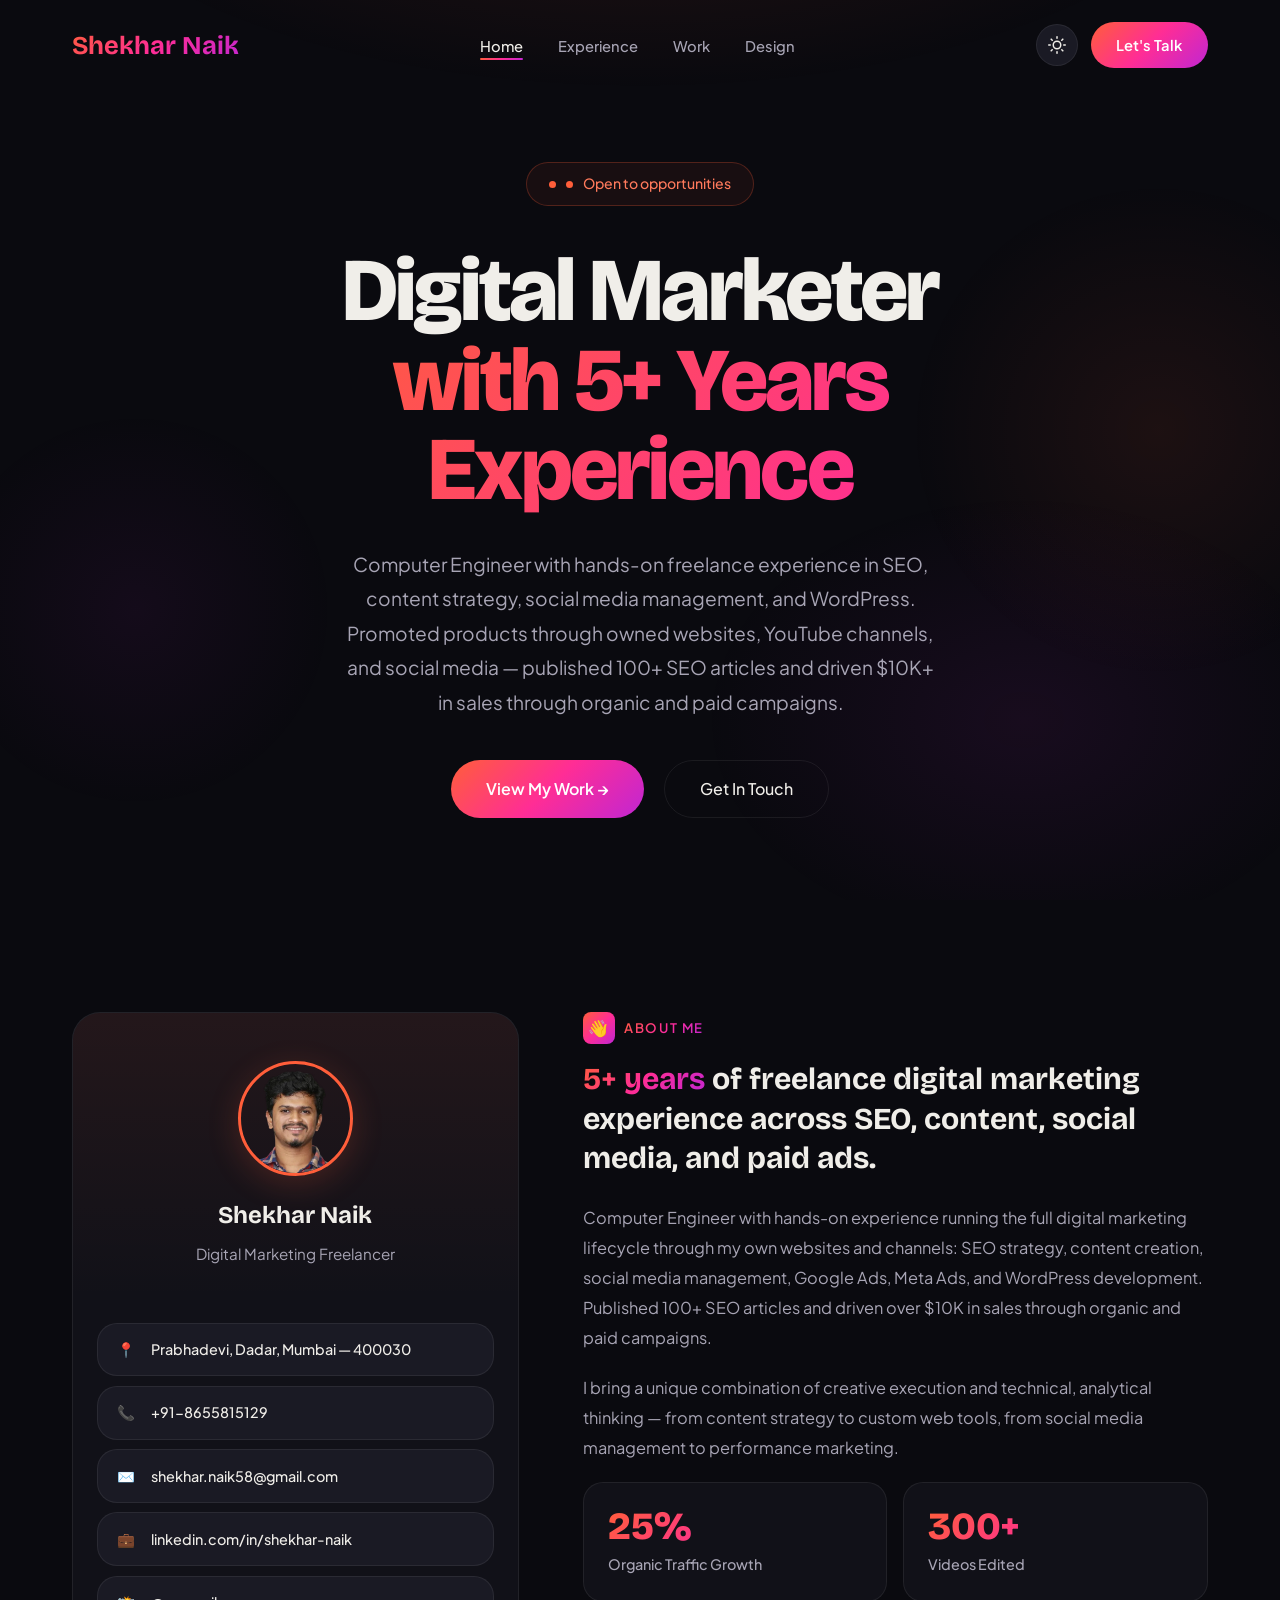
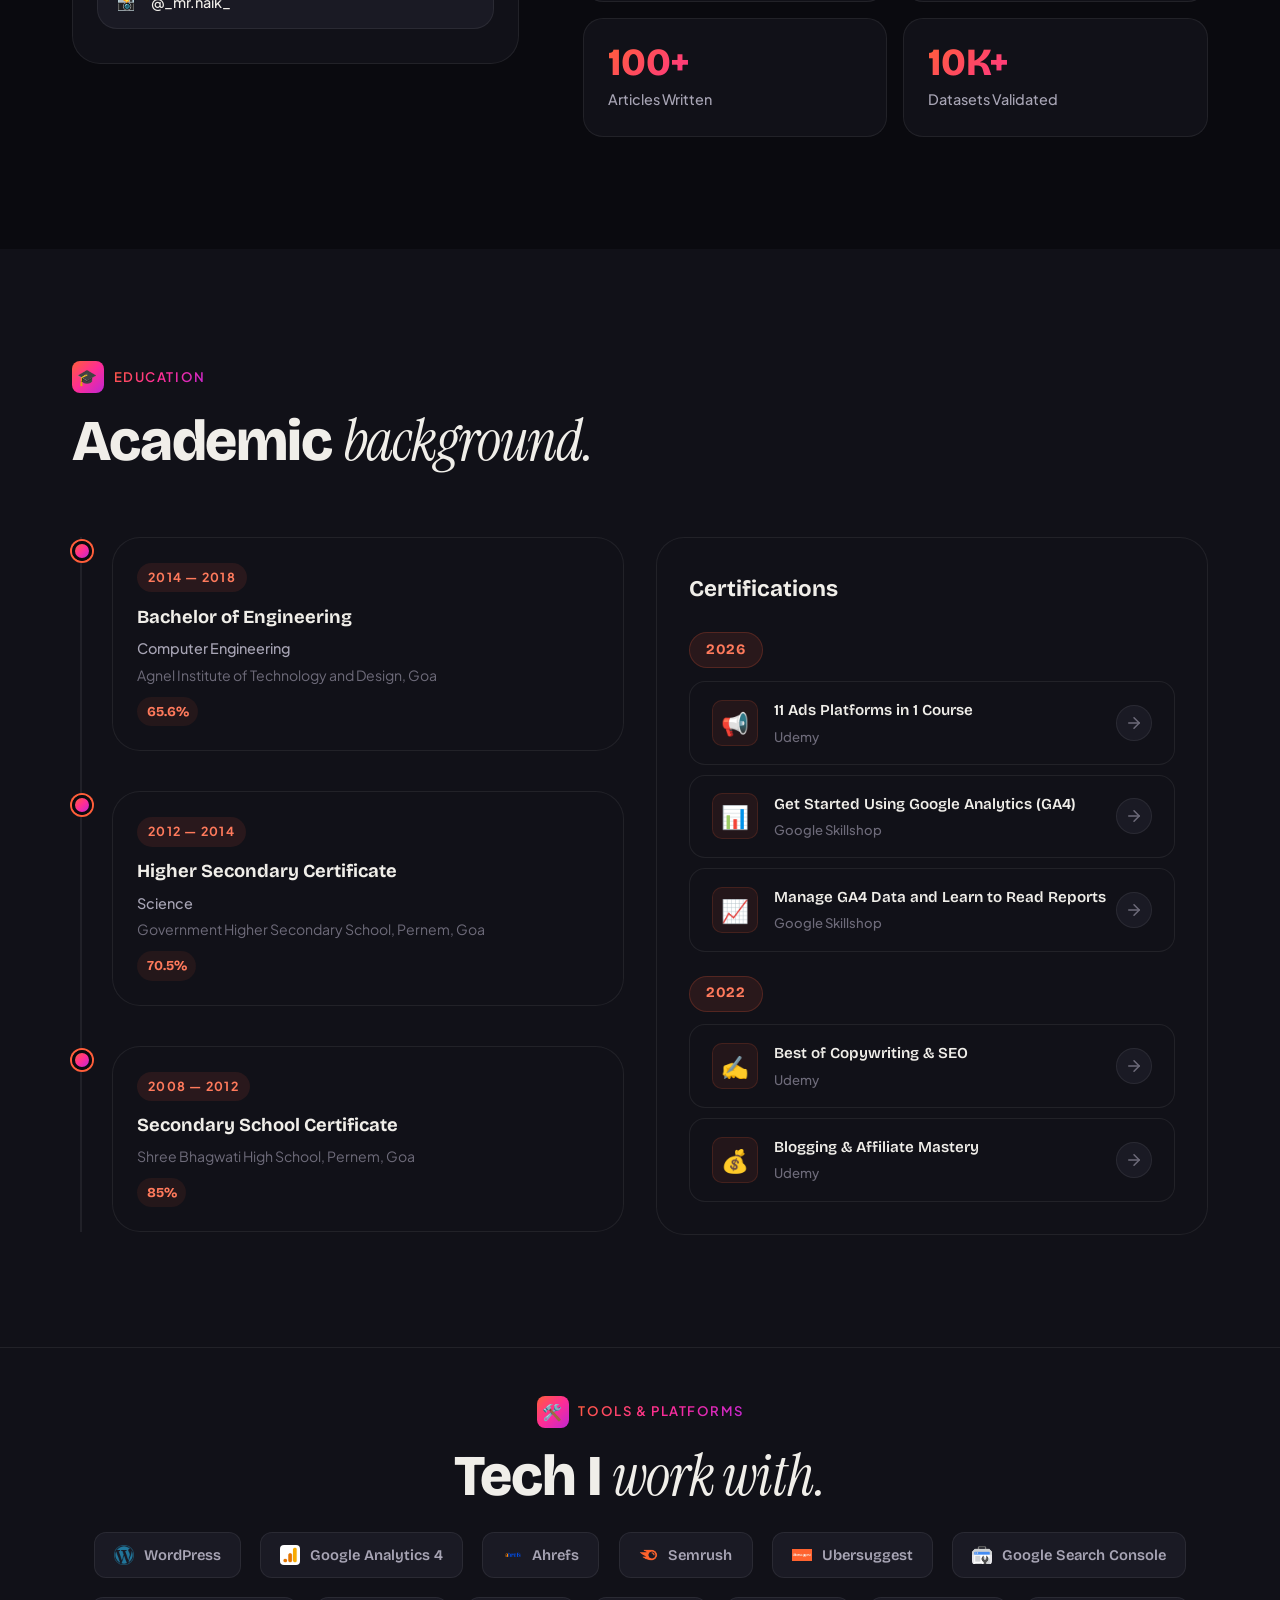
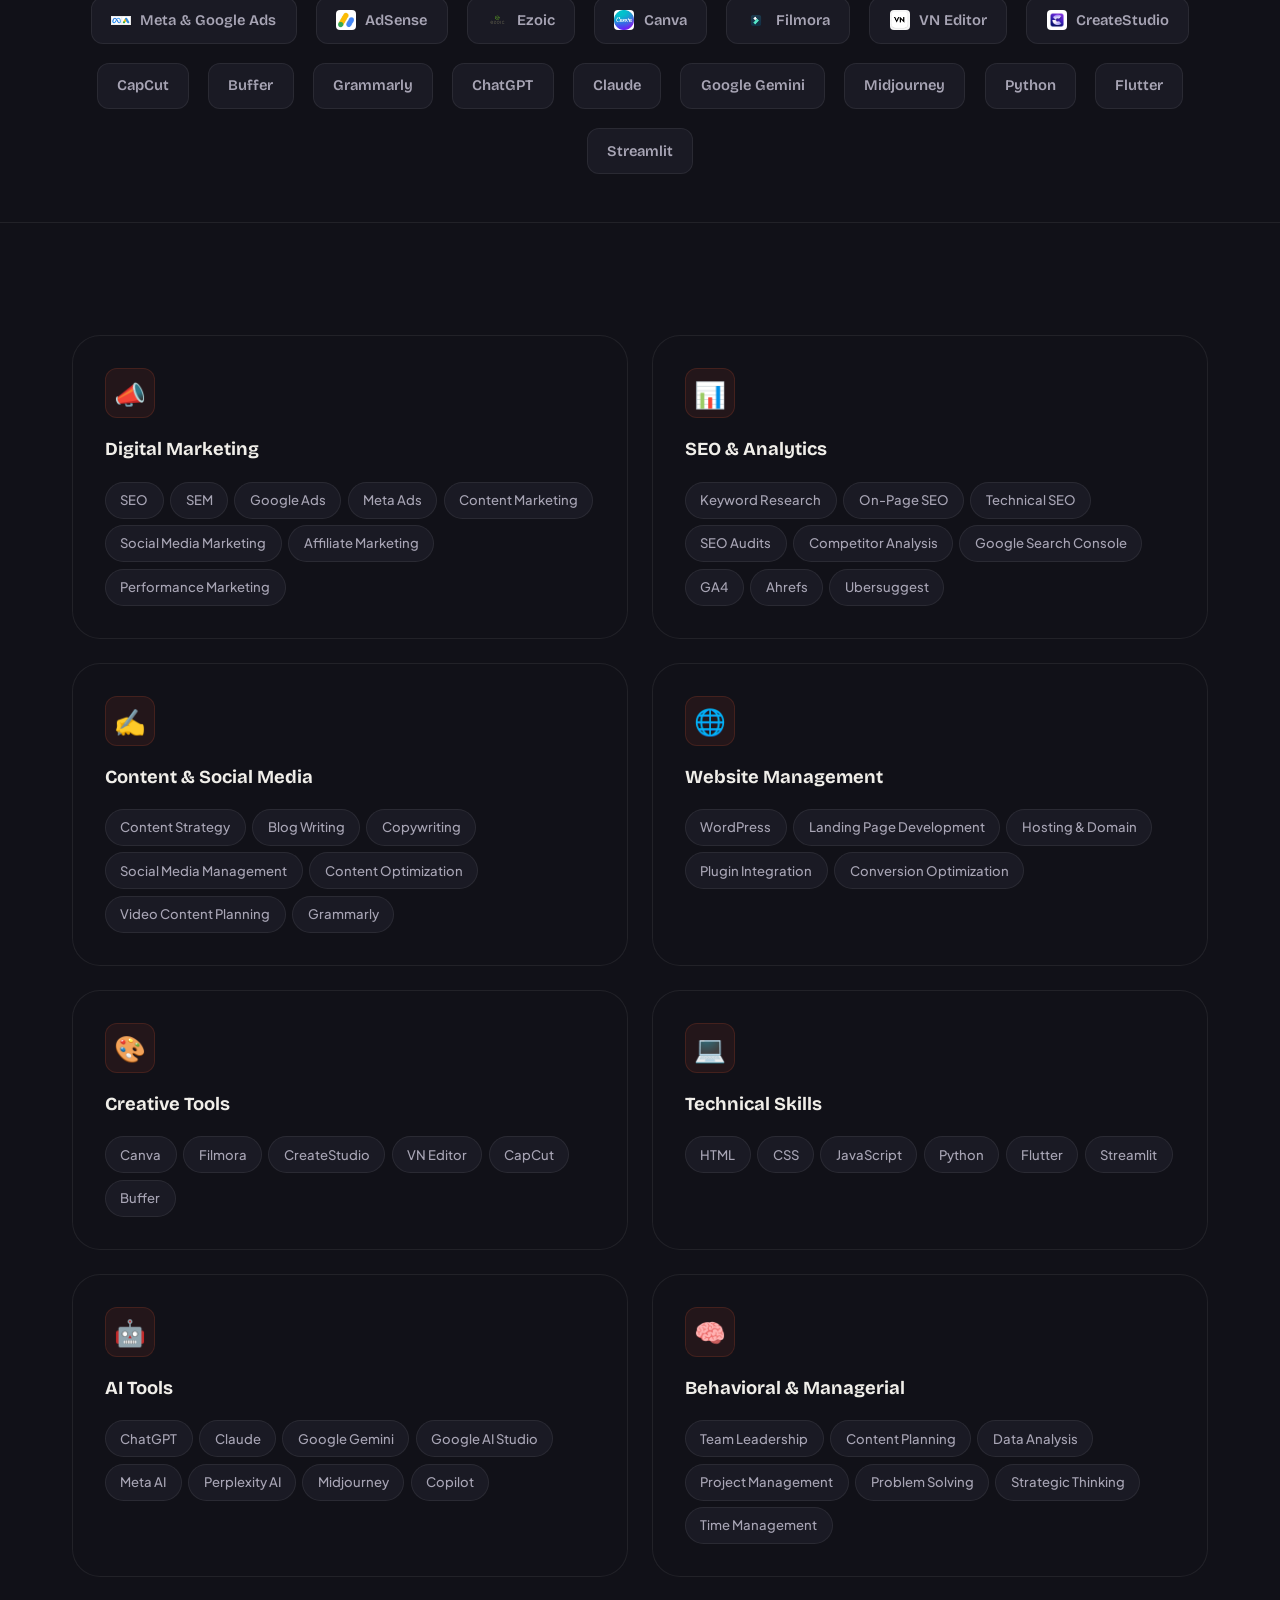
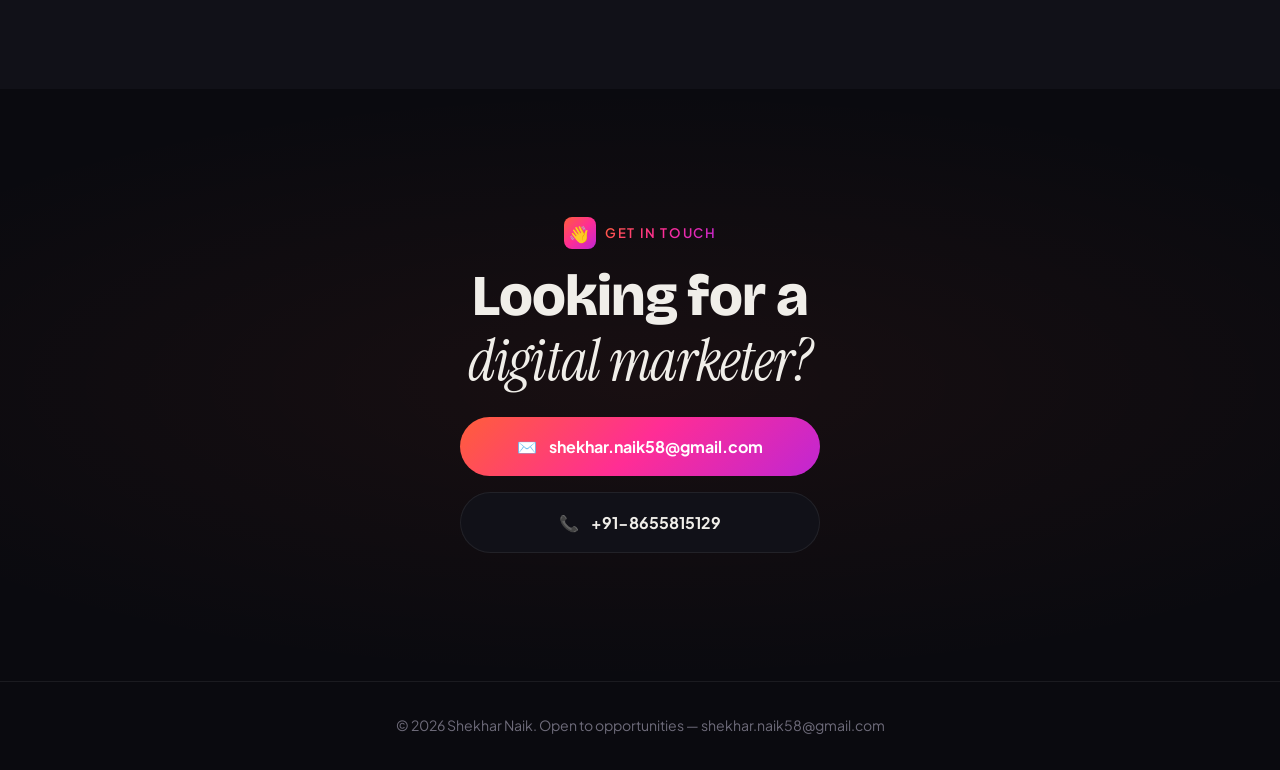
==== commit fee3b451: "Add files via upload" ====
--- a/index.html
+++ b/index.html
@@ -25,7 +25,7 @@
     <a href="index.html" class="nav-logo">Shekhar Naik</a>
     <ul class="nav-links">
       <li><a href="index.html" class="active">Home</a></li>
-      <li><a href="skills.html">Skills</a></li>
+      
       <li><a href="experience.html">Experience</a></li>
       <li><a href="work.html">Work</a></li>
       <li><a href="design.html">Design</a></li>
@@ -46,7 +46,7 @@
 <div class="mobile-menu" role="dialog" aria-label="Mobile navigation">
   <ul class="mobile-menu-links">
     <li><a href="index.html">Home</a></li>
-    <li><a href="skills.html">Skills</a></li>
+    
     <li><a href="experience.html">Experience</a></li>
     <li><a href="work.html">Work</a></li>
     <li><a href="design.html">Design</a></li>
@@ -64,37 +64,11 @@
       <span class="line gradient">with 5+ Years Experience</span>
     </h1>
     <p class="hero-desc">
-      Computer Engineer with hands-on freelance experience in SEO, content strategy, social media management, Google Ads, Meta Ads, and WordPress. Promoted products through owned websites, YouTube channels, and social media — published 100+ SEO articles and driven $10K+ in sales through organic and paid campaigns.
+      Computer Engineer with hands-on freelance experience in SEO, content strategy, social media management, and WordPress. Promoted products through owned websites, YouTube channels, and social media — published 100+ SEO articles and driven $10K+ in sales through organic and paid campaigns.
     </p>
     <div class="hero-cta-group">
-      <a href="skills.html" class="btn-primary"><span>View My Skills →</span></a>
+      <a href="work.html" class="btn-primary"><span>View My Work →</span></a>
       <a href="contact.html" class="btn-secondary">Get In Touch</a>
-    </div>
-    <div class="hero-stats">
-      <div class="hero-stat">
-        <div class="hero-stat-num">5+</div>
-        <div class="hero-stat-label">Years Freelance Digital Marketing</div>
-      </div>
-      <div class="hero-stat">
-        <div class="hero-stat-num">100+</div>
-        <div class="hero-stat-label">SEO Articles Published</div>
-      </div>
-      <div class="hero-stat">
-        <div class="hero-stat-num">300+</div>
-        <div class="hero-stat-label">Videos Produced & Edited</div>
-      </div>
-      <div class="hero-stat">
-        <div class="hero-stat-num">$10K+</div>
-        <div class="hero-stat-label">Sales Driven for Brands</div>
-      </div>
-      <div class="hero-stat">
-        <div class="hero-stat-num">6+</div>
-        <div class="hero-stat-label">Social Platforms Managed</div>
-      </div>
-      <div class="hero-stat">
-        <div class="hero-stat-num">25%</div>
-        <div class="hero-stat-label">Organic Traffic Growth</div>
-      </div>
     </div>
   </div>
 </section>
@@ -285,97 +259,121 @@
   </div>
 </div>
 
-<!-- Featured Work -->
-<section class="section section-alt" id="work">
+<!-- Skills -->
+<section class="section section-alt">
   <div class="container">
-    <div class="section-header" style="text-align:center">
-      <div class="section-tag reveal" style="justify-content:center">
-        <span class="section-tag-icon">💼</span>
-        <span class="section-tag-text">Featured Work</span>
-      </div>
-      <h2 class="section-title reveal">Work that<br><span class="italic">drives results.</span></h2>
-    </div>
-
-    <div class="work-cards-grid">
-      <div class="work-card-item reveal">
-        <div class="work-card-top">
-          <div class="work-card-badge">Currently Running</div>
-          <div class="work-card-number">01</div>
-        </div>
-        <h3>Mentor Me Buy</h3>
-        <p>End-to-end WordPress management — from hosting setup and plugin integration to custom web tool development. Wrote 100+ SEO-optimized articles, designed engaging thumbnails, managed social media platforms, and executed content marketing strategies that helped brands get awareness, and used paid campaigns that helped generate sales.</p>
-        <div class="work-card-brands">
-          <img src="Assets/Brands product and sales/Homeline Coating.webp" alt="Homeline Coatings" loading="lazy">
-          <img src="Assets/Brands product and sales/Luminkey keyboard.webp" alt="LUMINKEY Keyboard" loading="lazy">
-          <img src="Assets/Brands product and sales/pocket tripod pro.webp" alt="Pocket Tripod Pro" loading="lazy">
-        </div>
-        <div class="work-card-results">
-          <div class="work-card-result"><span class="work-card-result-icon">💰</span><span>↑ $10K USD in sales</span></div>
-          <div class="work-card-result"><span class="work-card-result-icon">📝</span><span>100+ SEO Articles</span></div>
-          <div class="work-card-result"><span class="work-card-result-icon">📊</span><span>6+ Platforms Managed</span></div>
-        </div>
-        <div class="work-card-images">
-          <img src="Assets/Brands product and sales/Homeline Coating Sales.webp" alt="Homeline Coatings Sales" loading="lazy">
-          <img src="Assets/Brands product and sales/Luminkey keyboard sales.webp" alt="LUMINKEY Sales" loading="lazy">
-          <img src="Assets/Brands product and sales/pocket tripod pro Sales.webp" alt="Pocket Tripod Pro Sales" loading="lazy">
-        </div>
-      </div>
-
-      <div class="work-card-item reveal reveal-d1">
-        <div class="work-card-top">
-          <div class="work-card-badge work-card-badge-past">Past Project</div>
-          <div class="work-card-number">02</div>
-        </div>
-        <h3>Problem Solving Code</h3>
-        <p>A technical blog focused on Python coding, problem-solving tutorials, and programming guides. Created SEO-optimized articles to help developers learn and improve their coding skills.</p>
-        <div class="work-card-results">
-          <div class="work-card-result"><span class="work-card-result-icon">📈</span><span>↑ 25% organic traffic growth</span></div>
-        </div>
-        <div class="work-card-images">
-          <img src="Assets/Blog Article/PSC .webp" alt="ProblemSolvingCode Blog" loading="lazy">
-          <img src="Assets/Blog Article/PSC 1.webp" alt="ProblemSolvingCode Articles" loading="lazy">
-          <img src="Assets/Blog Article/PSC 2.webp" alt="ProblemSolvingCode Content" loading="lazy">
-        </div>
-      </div>
-
-      <a href="https://smartpinmaker.com/" target="_blank" rel="noopener" class="work-card-item work-card-link reveal reveal-d2">
-        <div class="work-card-top">
-          <div class="work-card-badge">Currently Running</div>
-          <div class="work-card-number">03</div>
-        </div>
-        <h3>SmartPinMaker.com</h3>
-        <p>A bulk Pinterest pin creation tool that helps content creators generate hundreds of optimized pins in minutes. Designed with HTML, CSS, and JavaScript for a fast, seamless experience.</p>
-        <div class="work-card-results">
-          <div class="work-card-result"><span class="work-card-result-icon">🚀</span><span>Bulk pin creation in minutes</span></div>
-          <div class="work-card-result"><span class="work-card-result-icon">⚡</span><span>Built with HTML, CSS & JS</span></div>
-        </div>
-        <div class="work-card-images">
-          <img src="Assets/smartpinmaker/tool homepage.webp" alt="SmartPinMaker Homepage" loading="lazy">
-          <img src="Assets/smartpinmaker/working tools.webp" alt="SmartPinMaker Tool" loading="lazy">
-        </div>
-        <span class="work-card-visit">Visit SmartPinMaker.com →</span>
-      </a>
-
-      <div class="work-card-item reveal" style="grid-column:1/-1">
-        <div class="work-card-top">
-          <div class="work-card-badge work-card-badge-past">Assignments</div>
-          <div class="work-card-number">04</div>
-        </div>
-        <h3>TSL Assignments &amp; FinRight Case Study</h3>
-        <p>Completed 8 social media marketing assignments for The Social Lions agency and a comprehensive marketing strategy for FinRight's AI-powered PF checking tool. Covered GEO campaign strategy, multi-platform paid ad campaigns, content calendars, competitor research, and audience segmentation.</p>
-        <div class="work-card-results">
-          <div class="work-card-result"><span class="work-card-result-icon">📋</span><span>8 TSL Assignments</span></div>
-          <div class="work-card-result"><span class="work-card-result-icon">📊</span><span>FinRight Case Study</span></div>
-        </div>
-        <div style="display:flex;gap:.8rem;flex-wrap:wrap;padding:.8rem 1.5rem 1.2rem">
-          <a href="https://docs.google.com/document/d/1ayV3S1bEaOtuUmGUVGGoR9ITqI2YKuuW0CoMUDZNFyA/edit?usp=sharing" target="_blank" rel="noopener" class="work-showcase-link" style="margin-top:0">View TSL Assignment →</a>
-          <a href="https://docs.google.com/document/d/1c5A4M2PzEp_FD-lmhwXNPpIvMN9doi63bTF38_ToLXw/edit?usp=sharing" target="_blank" rel="noopener" class="work-showcase-link" style="margin-top:0">View FinRight Case Study →</a>
-        </div>
-      </div>
-    </div>
-
-    <div style="text-align:center;margin-top:2rem">
-      <a href="work.html" class="btn-primary"><span>View All Work →</span></a>
+    <div class="skills-mega-grid reveal">
+      <div class="skills-mega-card">
+        <div class="skills-mega-icon">📣</div>
+        <h3>Digital Marketing</h3>
+        <div class="skills-mega-tags">
+          <span class="skill-tag-mega">SEO</span>
+          <span class="skill-tag-mega">SEM</span>
+          <span class="skill-tag-mega">Google Ads</span>
+          <span class="skill-tag-mega">Meta Ads</span>
+          <span class="skill-tag-mega">Content Marketing</span>
+          <span class="skill-tag-mega">Social Media Marketing</span>
+          <span class="skill-tag-mega">Affiliate Marketing</span>
+          <span class="skill-tag-mega">Performance Marketing</span>
+        </div>
+      </div>
+
+      <div class="skills-mega-card">
+        <div class="skills-mega-icon">📊</div>
+        <h3>SEO & Analytics</h3>
+        <div class="skills-mega-tags">
+          <span class="skill-tag-mega">Keyword Research</span>
+          <span class="skill-tag-mega">On-Page SEO</span>
+          <span class="skill-tag-mega">Technical SEO</span>
+          <span class="skill-tag-mega">SEO Audits</span>
+          <span class="skill-tag-mega">Competitor Analysis</span>
+          <span class="skill-tag-mega">Google Search Console</span>
+          <span class="skill-tag-mega">GA4</span>
+          <span class="skill-tag-mega">Ahrefs</span>
+          <span class="skill-tag-mega">Ubersuggest</span>
+        </div>
+      </div>
+
+      <div class="skills-mega-card">
+        <div class="skills-mega-icon">✍️</div>
+        <h3>Content & Social Media</h3>
+        <div class="skills-mega-tags">
+          <span class="skill-tag-mega">Content Strategy</span>
+          <span class="skill-tag-mega">Blog Writing</span>
+          <span class="skill-tag-mega">Copywriting</span>
+          <span class="skill-tag-mega">Social Media Management</span>
+          <span class="skill-tag-mega">Content Optimization</span>
+          <span class="skill-tag-mega">Video Content Planning</span>
+          <span class="skill-tag-mega">Grammarly</span>
+        </div>
+      </div>
+
+      <div class="skills-mega-card">
+        <div class="skills-mega-icon">🌐</div>
+        <h3>Website Management</h3>
+        <div class="skills-mega-tags">
+          <span class="skill-tag-mega">WordPress</span>
+          <span class="skill-tag-mega">Landing Page Development</span>
+          <span class="skill-tag-mega">Hosting & Domain</span>
+          <span class="skill-tag-mega">Plugin Integration</span>
+          <span class="skill-tag-mega">Conversion Optimization</span>
+        </div>
+      </div>
+
+      <div class="skills-mega-card">
+        <div class="skills-mega-icon">🎨</div>
+        <h3>Creative Tools</h3>
+        <div class="skills-mega-tags">
+          <span class="skill-tag-mega">Canva</span>
+          <span class="skill-tag-mega">Filmora</span>
+          <span class="skill-tag-mega">CreateStudio</span>
+          <span class="skill-tag-mega">VN Editor</span>
+          <span class="skill-tag-mega">CapCut</span>
+          <span class="skill-tag-mega">Buffer</span>
+        </div>
+      </div>
+
+      <div class="skills-mega-card">
+        <div class="skills-mega-icon">💻</div>
+        <h3>Technical Skills</h3>
+        <div class="skills-mega-tags">
+          <span class="skill-tag-mega">HTML</span>
+          <span class="skill-tag-mega">CSS</span>
+          <span class="skill-tag-mega">JavaScript</span>
+          <span class="skill-tag-mega">Python</span>
+          <span class="skill-tag-mega">Flutter</span>
+          <span class="skill-tag-mega">Streamlit</span>
+        </div>
+      </div>
+
+      <div class="skills-mega-card">
+        <div class="skills-mega-icon">🤖</div>
+        <h3>AI Tools</h3>
+        <div class="skills-mega-tags">
+          <span class="skill-tag-mega">ChatGPT</span>
+          <span class="skill-tag-mega">Claude</span>
+          <span class="skill-tag-mega">Google Gemini</span>
+          <span class="skill-tag-mega">Google AI Studio</span>
+          <span class="skill-tag-mega">Meta AI</span>
+          <span class="skill-tag-mega">Perplexity AI</span>
+          <span class="skill-tag-mega">Midjourney</span>
+          <span class="skill-tag-mega">Copilot</span>
+        </div>
+      </div>
+
+      <div class="skills-mega-card">
+        <div class="skills-mega-icon">🧠</div>
+        <h3>Behavioral & Managerial</h3>
+        <div class="skills-mega-tags">
+          <span class="skill-tag-mega">Team Leadership</span>
+          <span class="skill-tag-mega">Content Planning</span>
+          <span class="skill-tag-mega">Data Analysis</span>
+          <span class="skill-tag-mega">Project Management</span>
+          <span class="skill-tag-mega">Problem Solving</span>
+          <span class="skill-tag-mega">Strategic Thinking</span>
+          <span class="skill-tag-mega">Time Management</span>
+        </div>
+      </div>
     </div>
   </div>
 </section>
--- a/style.css
+++ b/style.css
@@ -104,6 +104,9 @@
 /* Sections */
 .section{padding:7rem 0}
 .section-alt{background:var(--surface)}
+.section-tight{padding-top:1.5rem}
+.work-hero-title{font-size:clamp(4rem,10vw,8rem);margin:0}
+.work-hero-title .gradient{background:var(--gradient);-webkit-background-clip:text;-webkit-text-fill-color:transparent;background-clip:text;background-size:200% auto;animation:shimmer 4s linear infinite}
 .section-header{margin-bottom:4rem}
 .section-tag{display:inline-flex;align-items:center;gap:.6rem;font-size:.82rem;font-weight:600;letter-spacing:.12em;text-transform:uppercase;margin-bottom:1rem}
 .section-tag-icon{width:32px;height:32px;border-radius:8px;background:var(--gradient);display:flex;align-items:center;justify-content:center;font-size:1rem}
@@ -281,6 +284,77 @@
 .work-card-link:hover .work-card-visit{background:rgba(255,94,58,.05);color:var(--primary)}
 .work-showcase-link{display:inline-block;margin-top:1.2rem;padding:.6rem 1.2rem;font-size:.88rem;font-weight:600;color:var(--primary-light);border:1px solid var(--border);border-radius:var(--r-sm);text-decoration:none;transition:all .3s}
 .work-showcase-link:hover{background:rgba(255,94,58,.05);color:var(--primary);border-color:var(--primary)}
+
+/* Work Editorial Projects */
+.work-editorial{display:flex;flex-direction:column}
+.proj-card{display:grid;grid-template-columns:110px 1fr 320px;gap:2.5rem;padding:2.5rem 0;border-bottom:1px solid var(--border);align-items:start;transition:all .3s}
+.proj-card.no-media{grid-template-columns:110px 1fr}
+.proj-card:first-child{padding-top:0}
+.proj-card:last-child{border-bottom:none;padding-bottom:0}
+.proj-meta{display:flex;flex-direction:column;gap:.8rem}
+.proj-num{font-family:var(--font-d);font-size:1.05rem;font-weight:700;color:var(--primary-light);display:flex;align-items:center;gap:.6rem}
+.proj-num::before{content:'';width:26px;height:1px;background:var(--gradient)}
+.proj-status{align-self:flex-start;font-size:.68rem;font-weight:700;letter-spacing:.1em;text-transform:uppercase;padding:.35rem .8rem;border-radius:100px}
+.proj-status-active{background:linear-gradient(135deg,#00c853,#00e676);color:#0a0a0a}
+.proj-status-past{background:var(--surface-2);border:1px solid var(--border);color:var(--text-muted)}
+.proj-body h3{font-family:var(--font-d);font-size:clamp(1.5rem,2.4vw,2rem);font-weight:800;letter-spacing:-.01em;line-height:1.15;margin-bottom:.8rem;transition:color .3s}
+.proj-body h3 .serif{font-family:var(--font-a);font-style:italic;font-weight:400;background:var(--gradient);-webkit-background-clip:text;-webkit-text-fill-color:transparent;background-clip:text}
+.proj-card:hover h3{color:var(--primary-light)}
+.proj-body>p{color:var(--text-dim);line-height:1.8;font-size:.98rem;max-width:640px;margin-bottom:1.3rem}
+.proj-metrics{display:flex;flex-wrap:wrap;gap:.6rem;margin-bottom:1.3rem}
+.proj-metric{display:inline-flex;align-items:baseline;gap:.5rem;padding:.5rem 1rem;border-radius:100px;border:1px solid var(--border);background:var(--surface-2)}
+.proj-metric b{font-family:var(--font-d);font-size:.95rem;font-weight:700;color:var(--primary-light)}
+.proj-metric span{font-size:.78rem;color:var(--text-muted);font-weight:500}
+.proj-link{display:inline-flex;align-items:center;gap:.5rem;padding:.7rem 1.4rem;border-radius:100px;background:var(--gradient);color:#fff;font-size:.9rem;font-weight:600;text-decoration:none;transition:transform .3s,box-shadow .3s}
+.proj-link:hover{transform:translateY(-2px);box-shadow:0 8px 24px rgba(255,94,58,.3)}
+.proj-link::after{content:'→';transition:transform .3s}
+.proj-link:hover::after{transform:translateX(3px)}
+.proj-brands{display:flex;flex-wrap:wrap;gap:.6rem;margin-bottom:1.3rem}
+.proj-brand{display:flex;align-items:center;gap:.6rem;padding:.5rem .9rem;border-radius:100px;border:1px solid var(--border);background:var(--surface-2);font-size:.82rem;font-weight:500;color:var(--text-dim)}
+.proj-media{position:relative}
+.proj-links{display:grid;grid-template-columns:repeat(auto-fill,minmax(150px,1fr));gap:.5rem;margin-top:1.3rem}
+.proj-video-link{display:flex;align-items:center;justify-content:center;gap:.5rem;padding:.55rem .8rem;border-radius:100px;border:1px solid rgba(255,94,58,.35);background:rgba(255,94,58,.06);font-size:.8rem;font-weight:700;color:var(--primary-light);text-decoration:none;transition:all .3s}
+.proj-video-link:hover{border-color:var(--primary);color:#fff;background:var(--gradient);transform:translateY(-2px);box-shadow:0 6px 20px rgba(255,94,58,.25)}
+.proj-video-link::before{content:'▶';font-size:.6rem}
+.proj-media-frame{position:relative;overflow:hidden;border-radius:var(--r-md);border:1px solid var(--border)}
+.proj-media-frame::after{content:'';position:absolute;inset:0;background:linear-gradient(180deg,transparent 55%,rgba(10,10,15,.55));pointer-events:none}
+.proj-media-frame img{width:100%;aspect-ratio:4/3;object-fit:cover;transition:transform .5s}
+.proj-card:hover .proj-media-frame img{transform:scale(1.04)}
+.proj-media-tag{position:absolute;left:1rem;bottom:1rem;z-index:2;font-size:.72rem;font-weight:600;color:#fff;background:rgba(10,10,15,.55);backdrop-filter:blur(8px);padding:.3rem .8rem;border-radius:100px}
+
+/* Work Capabilities */
+.work-cap-grid{display:grid;grid-template-columns:repeat(2,1fr);gap:1.5rem}
+.work-content-divider{height:1px;background:var(--border);margin:2.5rem 0}
+.work-cap-card{padding:2rem;border-radius:var(--r-lg);border:1px solid var(--border);background:var(--surface);position:relative;overflow:hidden;transition:all .4s}
+.work-cap-card::before{content:'';position:absolute;top:0;left:0;right:0;height:3px;background:var(--gradient);transform:scaleX(0);transform-origin:left;transition:transform .4s}
+.work-cap-card:hover{border-color:var(--border-hover);transform:translateY(-6px);box-shadow:0 20px 48px rgba(0,0,0,.15)}
+.work-cap-card:hover::before{transform:scaleX(1)}
+.work-cap-head{display:flex;align-items:center;gap:1rem;margin-bottom:1rem}
+.work-cap-icon{width:50px;height:50px;border-radius:13px;background:rgba(255,94,58,.08);border:1px solid rgba(255,94,58,.15);display:flex;align-items:center;justify-content:center;font-size:1.35rem;flex-shrink:0}
+.work-cap-card h3{font-family:var(--font-d);font-size:1.18rem;font-weight:700}
+.work-cap-card p{font-size:.92rem;color:var(--text-dim);line-height:1.75;margin-bottom:1.2rem}
+.work-cap-tags{display:flex;flex-wrap:wrap;gap:.4rem;margin-bottom:1.2rem}
+.work-cap-tags span{padding:.25rem .7rem;border-radius:100px;font-size:.76rem;font-weight:600;color:var(--text-dim);background:var(--surface-2);border:1px solid var(--border)}
+.work-cap-links{display:flex;flex-direction:column;gap:.45rem}
+.work-cap-link{display:flex;align-items:center;gap:.6rem;padding:.55rem .8rem;border-radius:var(--r-sm);border:1px solid var(--border);background:var(--surface);font-size:.86rem;font-weight:600;color:var(--text-dim);text-decoration:none;transition:all .3s}
+.work-cap-link::after{content:'↗';font-size:.8rem;flex-shrink:0;opacity:.4;transition:opacity .3s,transform .3s}
+.work-cap-link:hover{border-color:var(--primary);color:var(--primary-light);transform:translateX(4px);background:rgba(255,94,58,.04)}
+.work-cap-link:hover::after{opacity:1;transform:translate(2px,-2px)}
+.work-cap-dot{width:6px;height:6px;border-radius:50%;background:var(--gradient);flex-shrink:0}
+
+/* Work Side (text) */
+.work-side-top{display:flex;justify-content:space-between;align-items:flex-start;margin-bottom:.9rem}
+.work-side-top .work-side-num{margin:0;opacity:.25}
+.work-side-icon{width:46px;height:46px;border-radius:12px;background:rgba(255,94,58,.08);border:1px solid rgba(255,94,58,.15);display:flex;align-items:center;justify-content:center;font-size:1.3rem;margin-bottom:.9rem}
+.work-side-media{border-radius:var(--r-md);overflow:hidden;border:1px solid var(--border);margin-bottom:1rem}
+.work-side-media img{width:100%;aspect-ratio:16/10;object-fit:cover;transition:transform .4s}
+.work-side-media-grid{display:grid;grid-template-columns:1fr 1fr;gap:3px;padding:3px}
+.work-side-media-grid img{aspect-ratio:9/16;border-radius:var(--r-sm);object-fit:cover}
+.work-side-media-grid-stock{display:grid;grid-template-columns:1fr 1fr;gap:3px;padding:3px}
+.work-side-media-grid-stock img{aspect-ratio:16/9;border-radius:var(--r-sm);object-fit:cover}
+.work-side-media-grid-stock img:last-child{grid-column:1/-1}
+.work-side-card:hover .work-side-media img{transform:scale(1.05)}
+.work-side-tech{display:inline-block;font-size:.76rem;font-weight:600;color:var(--primary-light);background:rgba(255,94,58,.08);padding:.25rem .7rem;border-radius:100px}
 
 /* Split Row */
 .split-row{display:grid;grid-template-columns:1fr 1fr;gap:3rem;align-items:center}
@@ -598,4 +672,18 @@
   .work-section-box-body{padding:1.2rem}
   .page-hero h1{font-size:1.8rem}
   .section-title{font-size:1.6rem}
+}
+
+/* Work Editorial Responsive */
+@media(max-width:1024px){
+  .proj-card,.proj-card.no-media{grid-template-columns:1fr;gap:1.4rem}
+  .proj-meta{flex-direction:row;align-items:center;gap:1rem}
+  .proj-status{margin-top:0}
+  .proj-media{max-width:420px}
+  .work-cap-grid{grid-template-columns:1fr}
+}
+@media(max-width:600px){
+  .proj-card,.proj-card.no-media{padding:1.75rem 0;gap:1.2rem}
+  .proj-body h3{font-size:1.4rem}
+  .proj-metric{flex-direction:column;gap:.1rem;align-items:flex-start;padding:.6rem 1rem}
 }
--- a/style.css
+++ b/style.css
@@ -104,6 +104,9 @@
 /* Sections */
 .section{padding:7rem 0}
 .section-alt{background:var(--surface)}
+.section-tight{padding-top:1.5rem}
+.work-hero-title{font-size:clamp(4rem,10vw,8rem);margin:0}
+.work-hero-title .gradient{background:var(--gradient);-webkit-background-clip:text;-webkit-text-fill-color:transparent;background-clip:text;background-size:200% auto;animation:shimmer 4s linear infinite}
 .section-header{margin-bottom:4rem}
 .section-tag{display:inline-flex;align-items:center;gap:.6rem;font-size:.82rem;font-weight:600;letter-spacing:.12em;text-transform:uppercase;margin-bottom:1rem}
 .section-tag-icon{width:32px;height:32px;border-radius:8px;background:var(--gradient);display:flex;align-items:center;justify-content:center;font-size:1rem}
@@ -281,6 +284,77 @@
 .work-card-link:hover .work-card-visit{background:rgba(255,94,58,.05);color:var(--primary)}
 .work-showcase-link{display:inline-block;margin-top:1.2rem;padding:.6rem 1.2rem;font-size:.88rem;font-weight:600;color:var(--primary-light);border:1px solid var(--border);border-radius:var(--r-sm);text-decoration:none;transition:all .3s}
 .work-showcase-link:hover{background:rgba(255,94,58,.05);color:var(--primary);border-color:var(--primary)}
+
+/* Work Editorial Projects */
+.work-editorial{display:flex;flex-direction:column}
+.proj-card{display:grid;grid-template-columns:110px 1fr 320px;gap:2.5rem;padding:2.5rem 0;border-bottom:1px solid var(--border);align-items:start;transition:all .3s}
+.proj-card.no-media{grid-template-columns:110px 1fr}
+.proj-card:first-child{padding-top:0}
+.proj-card:last-child{border-bottom:none;padding-bottom:0}
+.proj-meta{display:flex;flex-direction:column;gap:.8rem}
+.proj-num{font-family:var(--font-d);font-size:1.05rem;font-weight:700;color:var(--primary-light);display:flex;align-items:center;gap:.6rem}
+.proj-num::before{content:'';width:26px;height:1px;background:var(--gradient)}
+.proj-status{align-self:flex-start;font-size:.68rem;font-weight:700;letter-spacing:.1em;text-transform:uppercase;padding:.35rem .8rem;border-radius:100px}
+.proj-status-active{background:linear-gradient(135deg,#00c853,#00e676);color:#0a0a0a}
+.proj-status-past{background:var(--surface-2);border:1px solid var(--border);color:var(--text-muted)}
+.proj-body h3{font-family:var(--font-d);font-size:clamp(1.5rem,2.4vw,2rem);font-weight:800;letter-spacing:-.01em;line-height:1.15;margin-bottom:.8rem;transition:color .3s}
+.proj-body h3 .serif{font-family:var(--font-a);font-style:italic;font-weight:400;background:var(--gradient);-webkit-background-clip:text;-webkit-text-fill-color:transparent;background-clip:text}
+.proj-card:hover h3{color:var(--primary-light)}
+.proj-body>p{color:var(--text-dim);line-height:1.8;font-size:.98rem;max-width:640px;margin-bottom:1.3rem}
+.proj-metrics{display:flex;flex-wrap:wrap;gap:.6rem;margin-bottom:1.3rem}
+.proj-metric{display:inline-flex;align-items:baseline;gap:.5rem;padding:.5rem 1rem;border-radius:100px;border:1px solid var(--border);background:var(--surface-2)}
+.proj-metric b{font-family:var(--font-d);font-size:.95rem;font-weight:700;color:var(--primary-light)}
+.proj-metric span{font-size:.78rem;color:var(--text-muted);font-weight:500}
+.proj-link{display:inline-flex;align-items:center;gap:.5rem;padding:.7rem 1.4rem;border-radius:100px;background:var(--gradient);color:#fff;font-size:.9rem;font-weight:600;text-decoration:none;transition:transform .3s,box-shadow .3s}
+.proj-link:hover{transform:translateY(-2px);box-shadow:0 8px 24px rgba(255,94,58,.3)}
+.proj-link::after{content:'→';transition:transform .3s}
+.proj-link:hover::after{transform:translateX(3px)}
+.proj-brands{display:flex;flex-wrap:wrap;gap:.6rem;margin-bottom:1.3rem}
+.proj-brand{display:flex;align-items:center;gap:.6rem;padding:.5rem .9rem;border-radius:100px;border:1px solid var(--border);background:var(--surface-2);font-size:.82rem;font-weight:500;color:var(--text-dim)}
+.proj-media{position:relative}
+.proj-links{display:grid;grid-template-columns:repeat(auto-fill,minmax(150px,1fr));gap:.5rem;margin-top:1.3rem}
+.proj-video-link{display:flex;align-items:center;justify-content:center;gap:.5rem;padding:.55rem .8rem;border-radius:100px;border:1px solid rgba(255,94,58,.35);background:rgba(255,94,58,.06);font-size:.8rem;font-weight:700;color:var(--primary-light);text-decoration:none;transition:all .3s}
+.proj-video-link:hover{border-color:var(--primary);color:#fff;background:var(--gradient);transform:translateY(-2px);box-shadow:0 6px 20px rgba(255,94,58,.25)}
+.proj-video-link::before{content:'▶';font-size:.6rem}
+.proj-media-frame{position:relative;overflow:hidden;border-radius:var(--r-md);border:1px solid var(--border)}
+.proj-media-frame::after{content:'';position:absolute;inset:0;background:linear-gradient(180deg,transparent 55%,rgba(10,10,15,.55));pointer-events:none}
+.proj-media-frame img{width:100%;aspect-ratio:4/3;object-fit:cover;transition:transform .5s}
+.proj-card:hover .proj-media-frame img{transform:scale(1.04)}
+.proj-media-tag{position:absolute;left:1rem;bottom:1rem;z-index:2;font-size:.72rem;font-weight:600;color:#fff;background:rgba(10,10,15,.55);backdrop-filter:blur(8px);padding:.3rem .8rem;border-radius:100px}
+
+/* Work Capabilities */
+.work-cap-grid{display:grid;grid-template-columns:repeat(2,1fr);gap:1.5rem}
+.work-content-divider{height:1px;background:var(--border);margin:2.5rem 0}
+.work-cap-card{padding:2rem;border-radius:var(--r-lg);border:1px solid var(--border);background:var(--surface);position:relative;overflow:hidden;transition:all .4s}
+.work-cap-card::before{content:'';position:absolute;top:0;left:0;right:0;height:3px;background:var(--gradient);transform:scaleX(0);transform-origin:left;transition:transform .4s}
+.work-cap-card:hover{border-color:var(--border-hover);transform:translateY(-6px);box-shadow:0 20px 48px rgba(0,0,0,.15)}
+.work-cap-card:hover::before{transform:scaleX(1)}
+.work-cap-head{display:flex;align-items:center;gap:1rem;margin-bottom:1rem}
+.work-cap-icon{width:50px;height:50px;border-radius:13px;background:rgba(255,94,58,.08);border:1px solid rgba(255,94,58,.15);display:flex;align-items:center;justify-content:center;font-size:1.35rem;flex-shrink:0}
+.work-cap-card h3{font-family:var(--font-d);font-size:1.18rem;font-weight:700}
+.work-cap-card p{font-size:.92rem;color:var(--text-dim);line-height:1.75;margin-bottom:1.2rem}
+.work-cap-tags{display:flex;flex-wrap:wrap;gap:.4rem;margin-bottom:1.2rem}
+.work-cap-tags span{padding:.25rem .7rem;border-radius:100px;font-size:.76rem;font-weight:600;color:var(--text-dim);background:var(--surface-2);border:1px solid var(--border)}
+.work-cap-links{display:flex;flex-direction:column;gap:.45rem}
+.work-cap-link{display:flex;align-items:center;gap:.6rem;padding:.55rem .8rem;border-radius:var(--r-sm);border:1px solid var(--border);background:var(--surface);font-size:.86rem;font-weight:600;color:var(--text-dim);text-decoration:none;transition:all .3s}
+.work-cap-link::after{content:'↗';font-size:.8rem;flex-shrink:0;opacity:.4;transition:opacity .3s,transform .3s}
+.work-cap-link:hover{border-color:var(--primary);color:var(--primary-light);transform:translateX(4px);background:rgba(255,94,58,.04)}
+.work-cap-link:hover::after{opacity:1;transform:translate(2px,-2px)}
+.work-cap-dot{width:6px;height:6px;border-radius:50%;background:var(--gradient);flex-shrink:0}
+
+/* Work Side (text) */
+.work-side-top{display:flex;justify-content:space-between;align-items:flex-start;margin-bottom:.9rem}
+.work-side-top .work-side-num{margin:0;opacity:.25}
+.work-side-icon{width:46px;height:46px;border-radius:12px;background:rgba(255,94,58,.08);border:1px solid rgba(255,94,58,.15);display:flex;align-items:center;justify-content:center;font-size:1.3rem;margin-bottom:.9rem}
+.work-side-media{border-radius:var(--r-md);overflow:hidden;border:1px solid var(--border);margin-bottom:1rem}
+.work-side-media img{width:100%;aspect-ratio:16/10;object-fit:cover;transition:transform .4s}
+.work-side-media-grid{display:grid;grid-template-columns:1fr 1fr;gap:3px;padding:3px}
+.work-side-media-grid img{aspect-ratio:9/16;border-radius:var(--r-sm);object-fit:cover}
+.work-side-media-grid-stock{display:grid;grid-template-columns:1fr 1fr;gap:3px;padding:3px}
+.work-side-media-grid-stock img{aspect-ratio:16/9;border-radius:var(--r-sm);object-fit:cover}
+.work-side-media-grid-stock img:last-child{grid-column:1/-1}
+.work-side-card:hover .work-side-media img{transform:scale(1.05)}
+.work-side-tech{display:inline-block;font-size:.76rem;font-weight:600;color:var(--primary-light);background:rgba(255,94,58,.08);padding:.25rem .7rem;border-radius:100px}
 
 /* Split Row */
 .split-row{display:grid;grid-template-columns:1fr 1fr;gap:3rem;align-items:center}
@@ -598,4 +672,18 @@
   .work-section-box-body{padding:1.2rem}
   .page-hero h1{font-size:1.8rem}
   .section-title{font-size:1.6rem}
+}
+
+/* Work Editorial Responsive */
+@media(max-width:1024px){
+  .proj-card,.proj-card.no-media{grid-template-columns:1fr;gap:1.4rem}
+  .proj-meta{flex-direction:row;align-items:center;gap:1rem}
+  .proj-status{margin-top:0}
+  .proj-media{max-width:420px}
+  .work-cap-grid{grid-template-columns:1fr}
+}
+@media(max-width:600px){
+  .proj-card,.proj-card.no-media{padding:1.75rem 0;gap:1.2rem}
+  .proj-body h3{font-size:1.4rem}
+  .proj-metric{flex-direction:column;gap:.1rem;align-items:flex-start;padding:.6rem 1rem}
 }
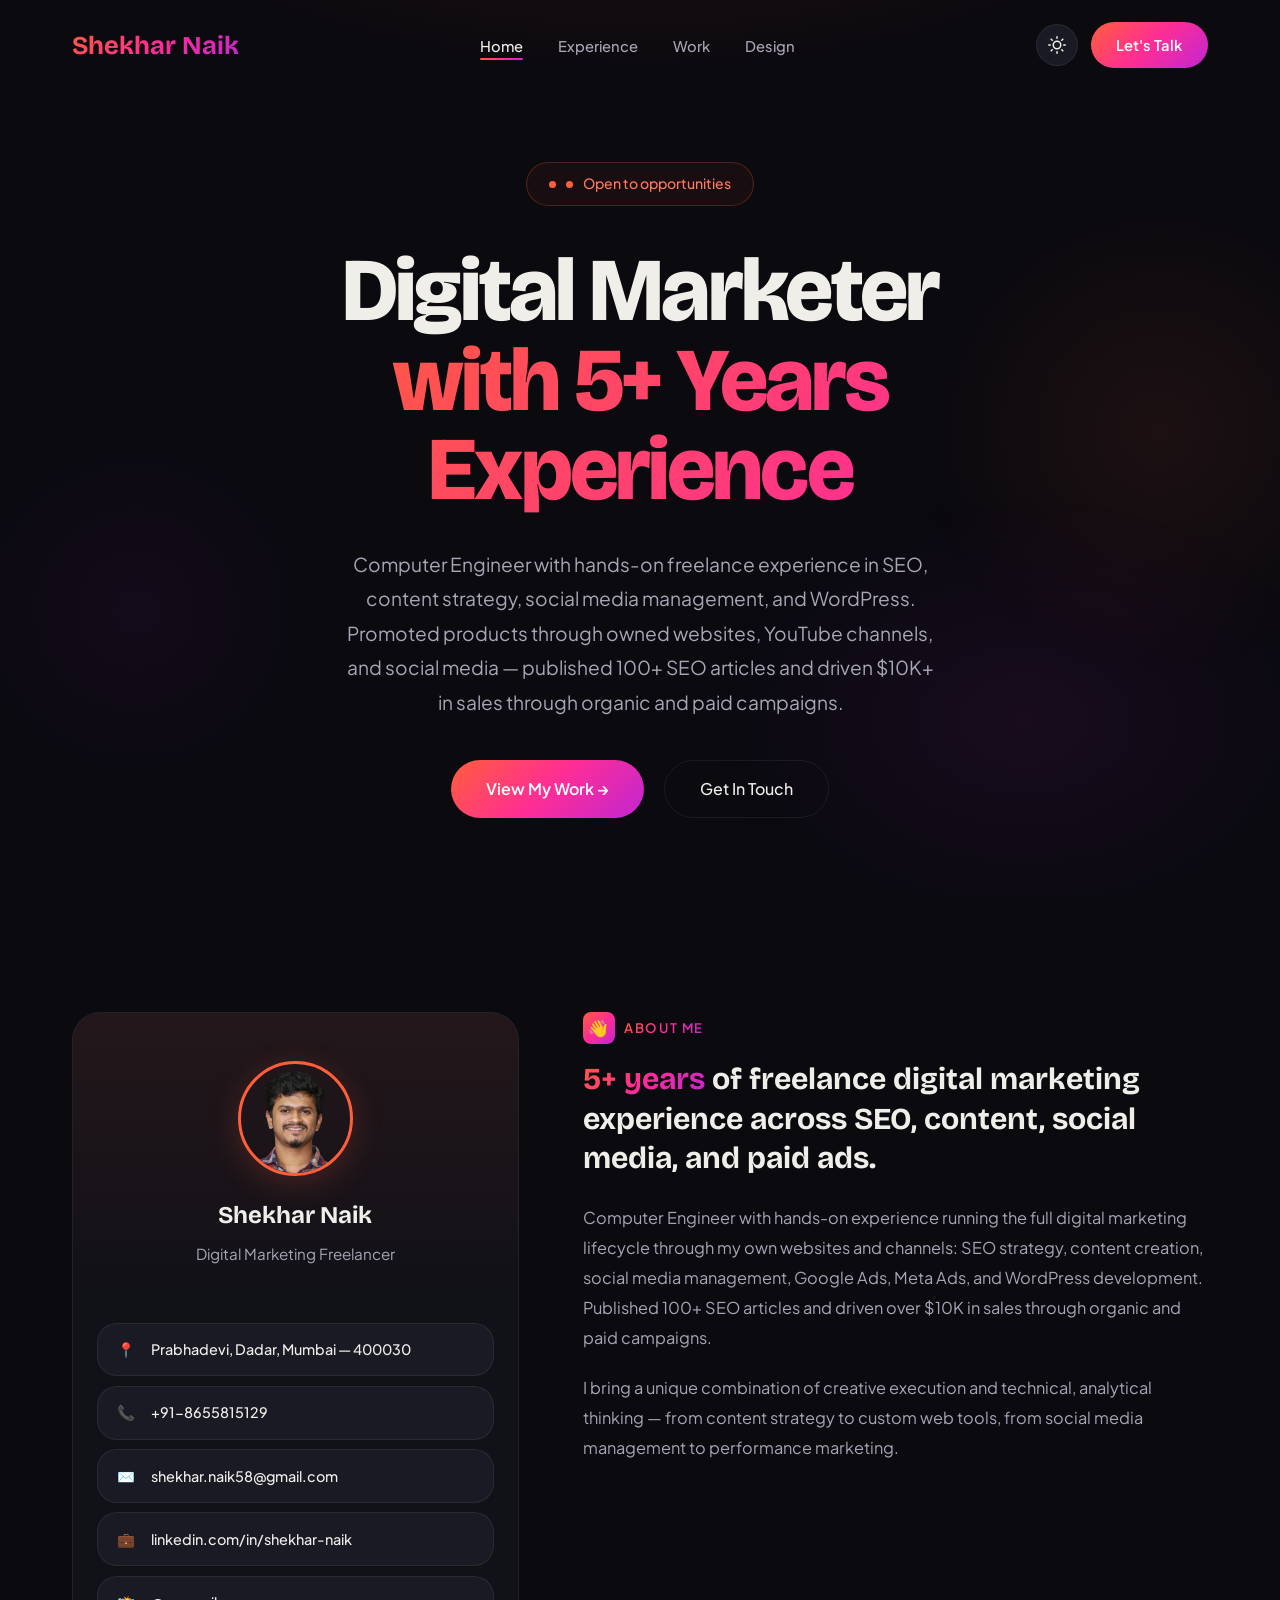
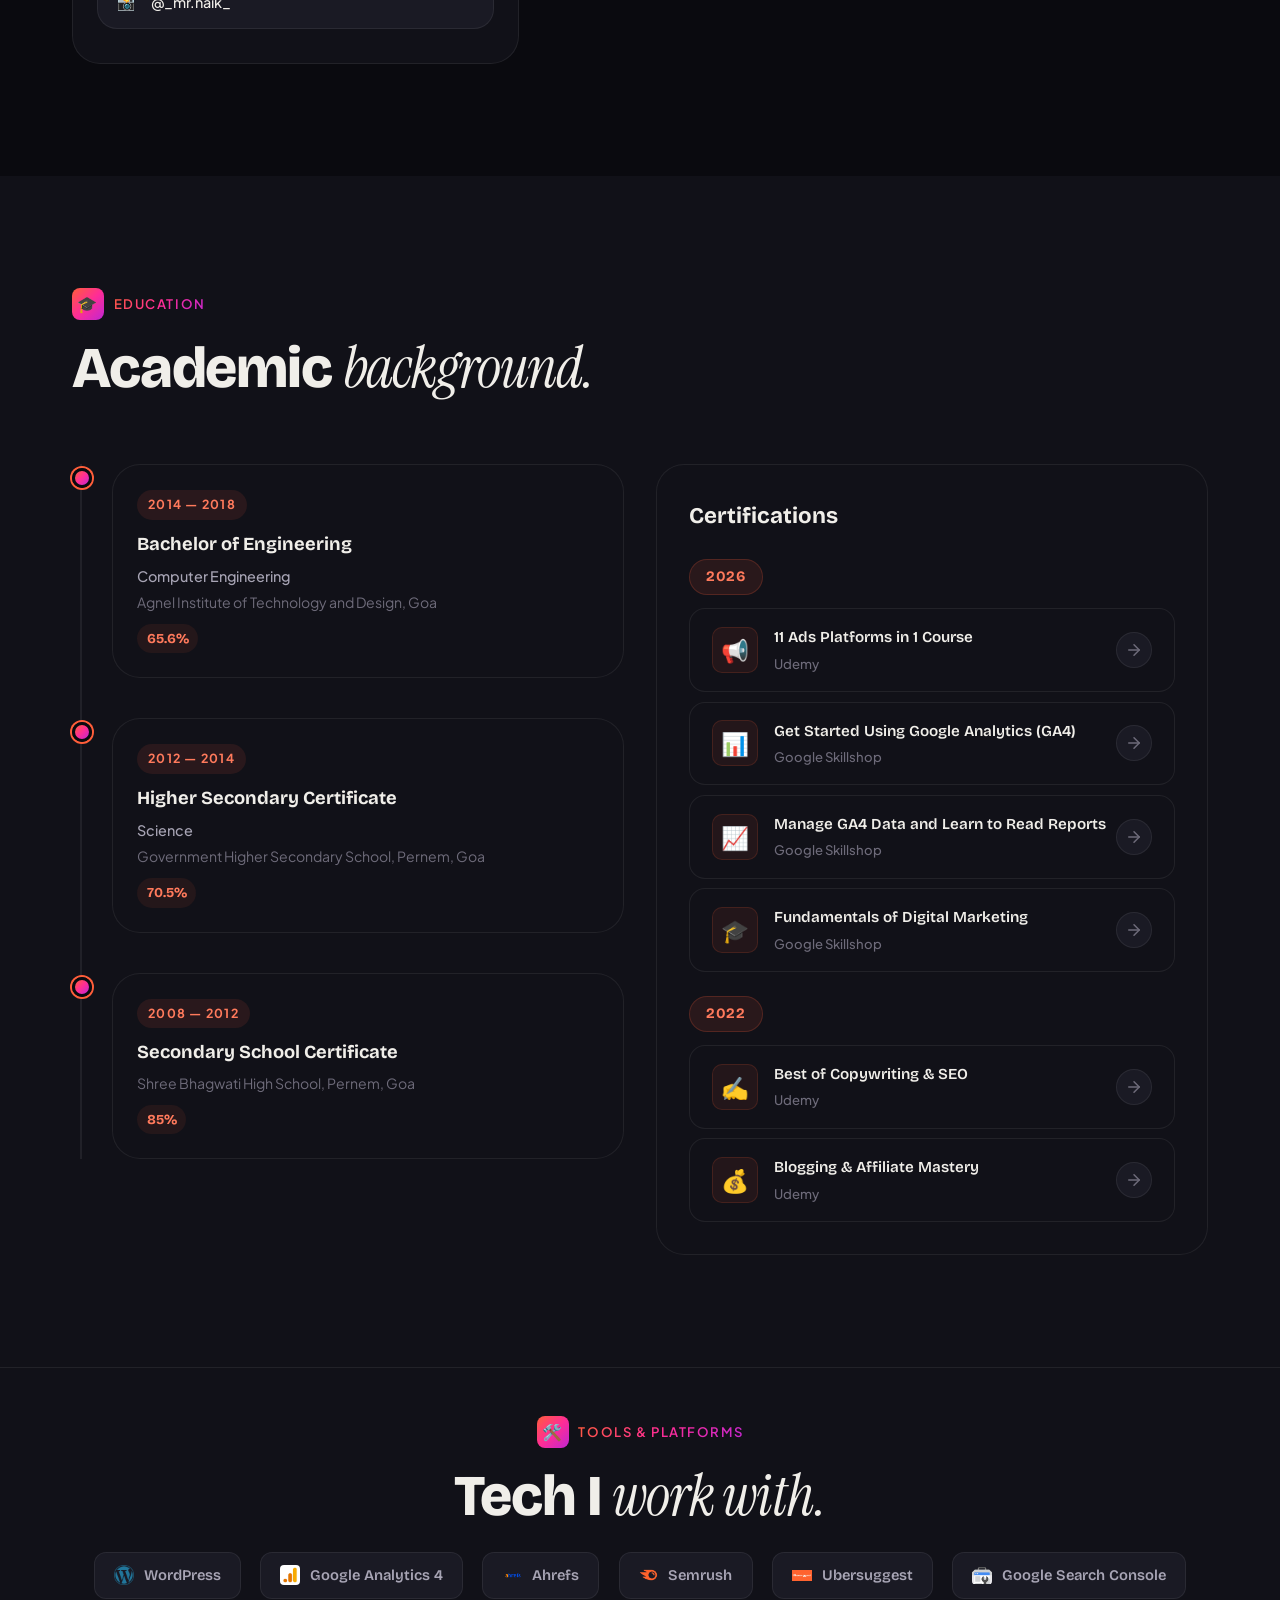
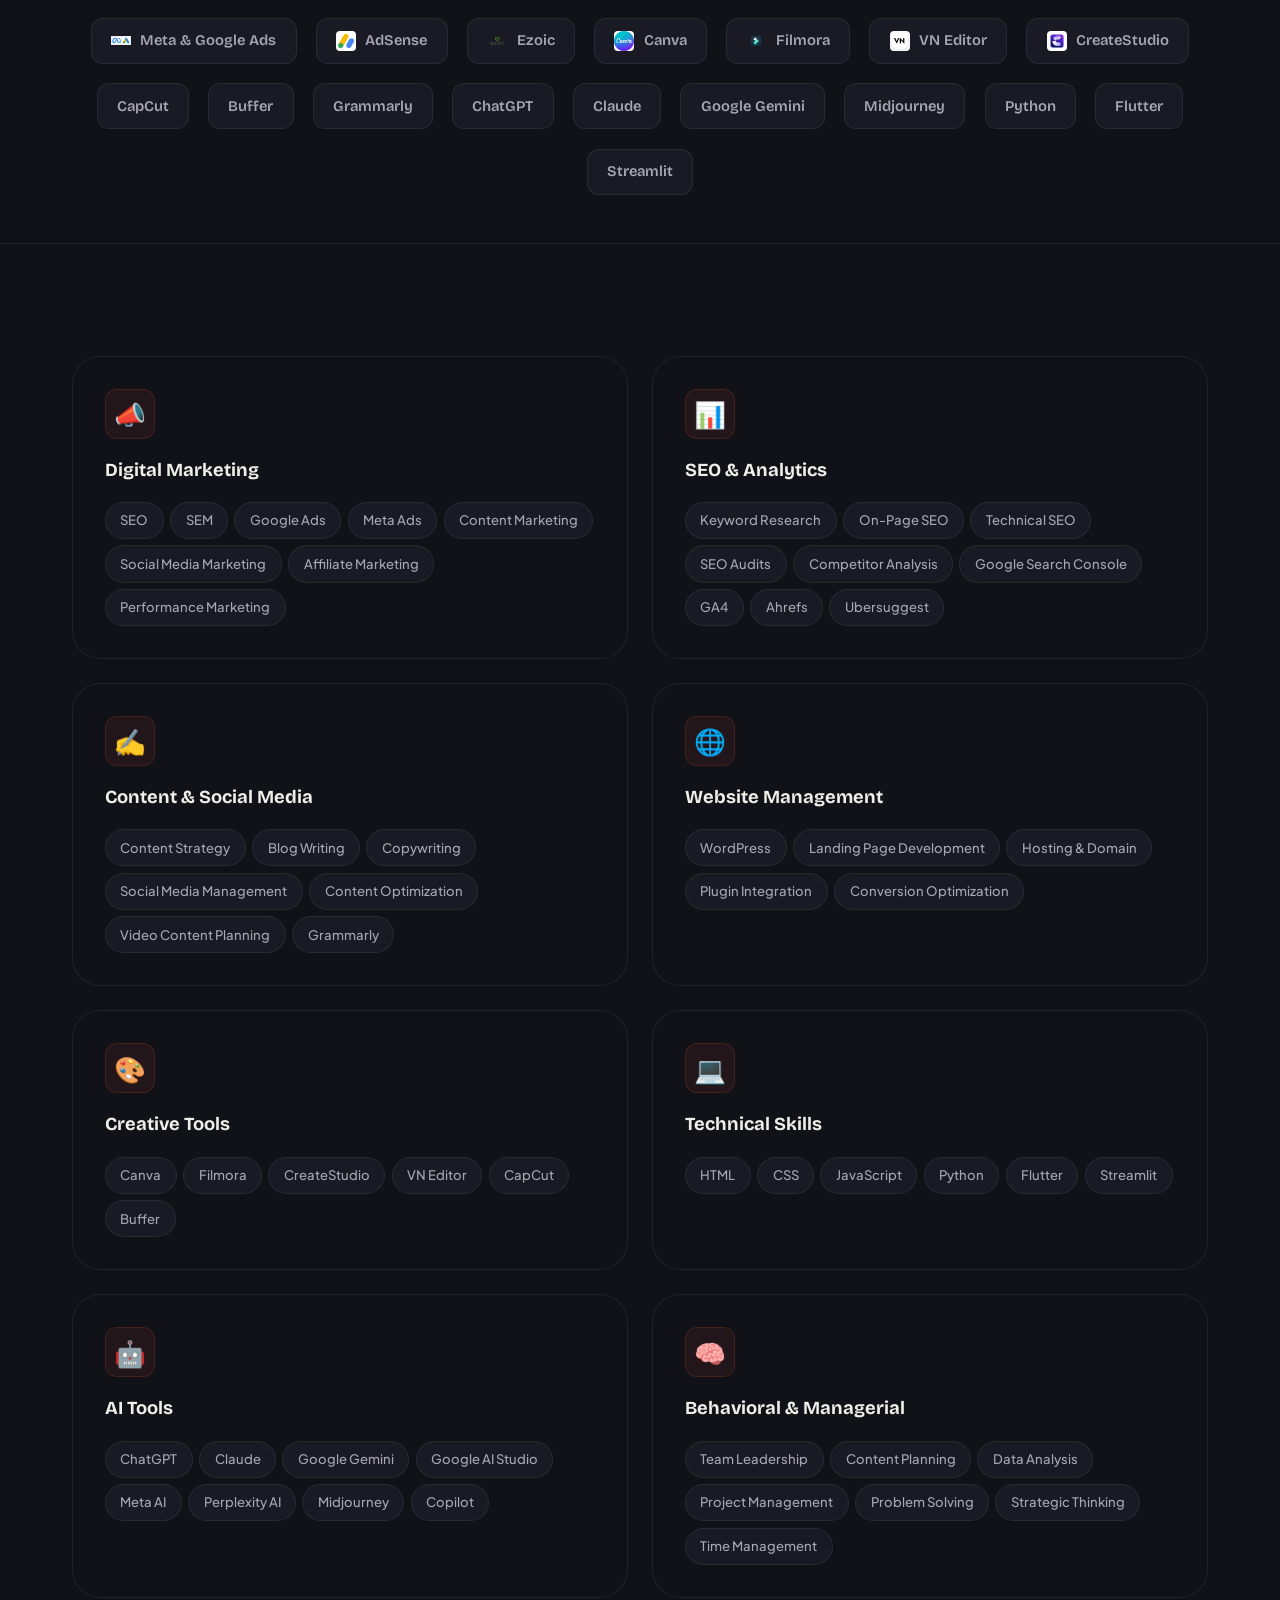
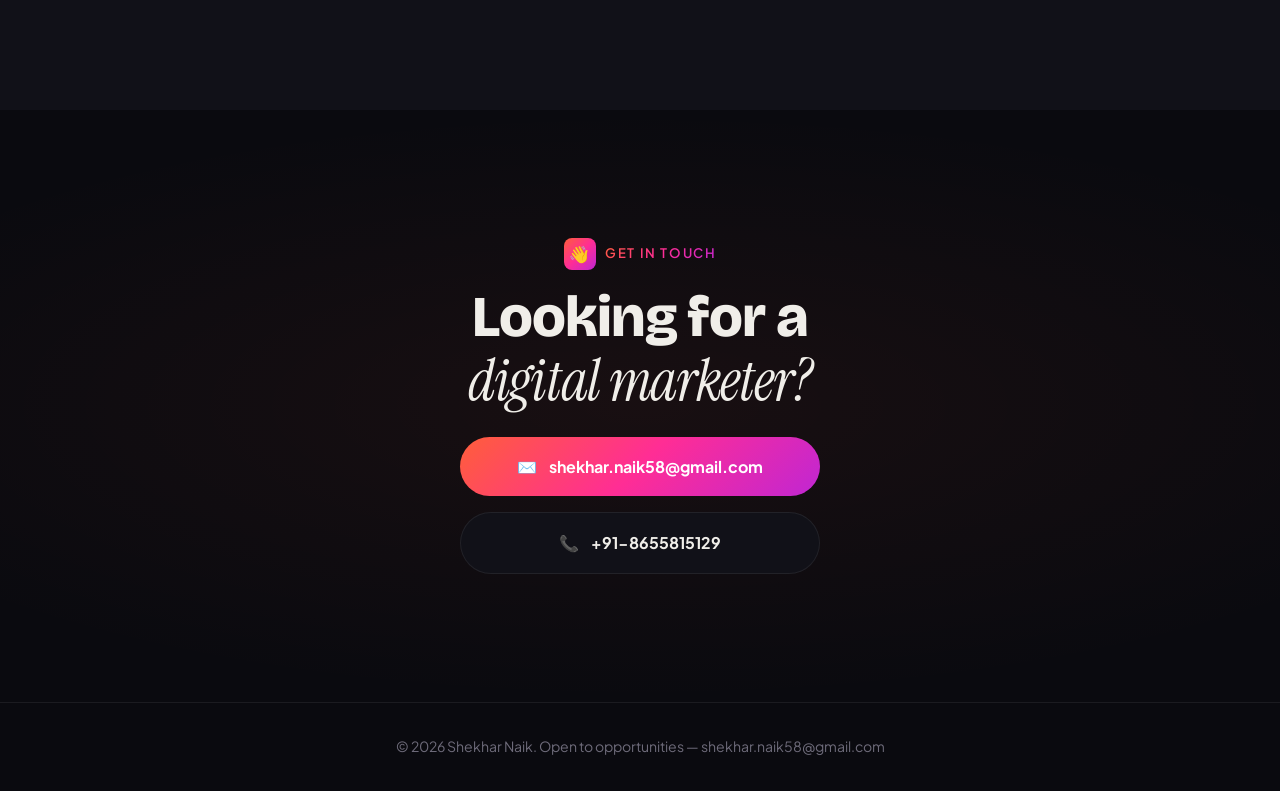
==== commit 75778073: "Add files via upload" ====
--- a/index.html
+++ b/index.html
@@ -99,12 +99,6 @@
         <h3 class="reveal"><span class="gradient-text">5+ years</span> of freelance digital marketing experience across SEO, content, social media, and paid ads.</h3>
         <p class="reveal reveal-d1">Computer Engineer with hands-on experience running the full digital marketing lifecycle through my own websites and channels: SEO strategy, content creation, social media management, Google Ads, Meta Ads, and WordPress development. Published 100+ SEO articles and driven over $10K in sales through organic and paid campaigns.</p>
         <p class="reveal reveal-d2">I bring a unique combination of creative execution and technical, analytical thinking — from content strategy to custom web tools, from social media management to performance marketing.</p>
-        <div class="about-highlights">
-          <div class="about-highlight reveal"><div class="about-highlight-value">25%</div><div class="about-highlight-label">Organic Traffic Growth</div></div>
-          <div class="about-highlight reveal reveal-d1"><div class="about-highlight-value">300+</div><div class="about-highlight-label">Videos Edited</div></div>
-          <div class="about-highlight reveal reveal-d2"><div class="about-highlight-value">100+</div><div class="about-highlight-label">Articles Written</div></div>
-          <div class="about-highlight reveal reveal-d3"><div class="about-highlight-value">10K+</div><div class="about-highlight-label">Datasets Validated</div></div>
-        </div>
       </div>
     </div>
   </div>
@@ -182,6 +176,16 @@
                 <span class="cert-stack-icon">📈</span>
                 <div class="cert-stack-info">
                   <span class="cert-stack-name">Manage GA4 Data and Learn to Read Reports</span>
+                  <span class="cert-stack-meta">Google Skillshop</span>
+                </div>
+              </div>
+              <span class="cert-stack-arrow"><svg xmlns="http://www.w3.org/2000/svg" width="18" height="18" viewBox="0 0 24 24" fill="none" stroke="currentColor" stroke-width="2" stroke-linecap="round" stroke-linejoin="round"><line x1="5" y1="12" x2="19" y2="12"/><polyline points="12 5 19 12 12 19"/></svg></span>
+            </a>
+            <a href="https://skillshop.exceedlms.com/student/award/KGJqVJ3261DgkQkbi6CpKjbF" target="_blank" rel="noopener" class="cert-stack-row">
+              <div class="cert-stack-left">
+                <span class="cert-stack-icon">🎓</span>
+                <div class="cert-stack-info">
+                  <span class="cert-stack-name">Fundamentals of Digital Marketing</span>
                   <span class="cert-stack-meta">Google Skillshop</span>
                 </div>
               </div>
--- a/style.css
+++ b/style.css
@@ -83,13 +83,7 @@
 .btn-primary:hover{transform:translateY(-2px);box-shadow:0 8px 28px rgba(255,94,58,.3)}
 .btn-secondary{padding:.9rem 2.2rem;border-radius:100px;border:1px solid var(--border);color:var(--text);font-weight:500;font-size:1rem;transition:all .3s}
 .btn-secondary:hover{border-color:var(--border-hover);transform:translateY(-2px);background:var(--surface-2)}
-.hero-stats{display:grid;grid-template-columns:repeat(6,1fr);gap:1rem;max-width:1200px;margin:4rem auto 0;animation:fadeUp .6s .6s both}
-.hero-stat{padding:1.5rem 1rem;border-radius:var(--r);border:1px solid var(--border);background:var(--surface);transition:transform .3s,border-color .3s;position:relative;overflow:hidden;text-align:center}
-.hero-stat::before{content:'';position:absolute;top:0;left:0;right:0;height:3px;background:var(--gradient);opacity:0;transition:opacity .3s}
-.hero-stat:hover{transform:translateY(-3px);border-color:var(--border-hover)}
-.hero-stat:hover::before{opacity:1}
-.hero-stat-num{font-family:var(--font-d);font-size:2.5rem;font-weight:800;background:var(--gradient);-webkit-background-clip:text;-webkit-text-fill-color:transparent;background-clip:text;line-height:1.1;margin-bottom:.5rem}
-.hero-stat-label{font-size:.82rem;color:var(--text-muted);font-weight:500;line-height:1.4}
+
 
 /* Page Hero */
 .page-hero{padding:10rem 0 4rem;text-align:center;position:relative;overflow:hidden}
@@ -538,7 +532,6 @@
 @media(max-width:1024px){
   .work-cards-grid{grid-template-columns:repeat(2,1fr)}
   .work-side-grid{grid-template-columns:repeat(2,1fr)}
-  .hero-stats{grid-template-columns:repeat(3,1fr)}
   .exp-stats-row{grid-template-columns:repeat(2,1fr)}
 }
 @media(max-width:900px){
@@ -549,9 +542,6 @@
   .hero{padding:8rem 0 4rem}
   .hero-desc{max-width:100%}
   .hero-cta-group{justify-content:center;flex-wrap:wrap}
-  .hero-stats{grid-template-columns:repeat(3,1fr);max-width:600px;margin:3rem auto 0}
-  .hero-stat{padding:1.2rem .8rem}
-  .hero-stat-num{font-size:2.2rem}
   .about-grid{grid-template-columns:1fr;gap:3rem}
   .about-visual{position:static;max-width:400px;margin:0 auto}
   .split-row{grid-template-columns:1fr;gap:2rem}
@@ -594,10 +584,6 @@
   .hero{padding:7rem 0 3rem}
   .hero-title{font-size:clamp(2.3rem,9vw,3.2rem)}
   .hero-desc{font-size:.9rem;line-height:1.6}
-  .hero-stats{gap:.8rem;grid-template-columns:repeat(2,1fr)}
-  .hero-stat{padding:1rem .6rem}
-  .hero-stat-num{font-size:1.8rem}
-  .hero-stat-label{font-size:.75rem}
   .expertise-grid,.work-cards-grid,.work-services-grid,.work-side-grid,.bring-grid{grid-template-columns:1fr}
   .about-highlights{grid-template-columns:1fr 1fr}
   .about-text h3{font-size:1.4rem}
@@ -662,10 +648,6 @@
 }
 @media(max-width:400px){
   .hero-title{font-size:2rem}
-  .hero-stats{gap:.6rem;grid-template-columns:repeat(2,1fr)}
-  .hero-stat{padding:.8rem .5rem}
-  .hero-stat-num{font-size:1.6rem}
-  .hero-stat-label{font-size:.7rem}
   .about-highlights{grid-template-columns:1fr}
   .exp-stats-row,.work-stats-row{grid-template-columns:1fr}
   .work-section-box-header{padding:1.2rem 1.2rem 0}
--- a/style.css
+++ b/style.css
@@ -83,13 +83,7 @@
 .btn-primary:hover{transform:translateY(-2px);box-shadow:0 8px 28px rgba(255,94,58,.3)}
 .btn-secondary{padding:.9rem 2.2rem;border-radius:100px;border:1px solid var(--border);color:var(--text);font-weight:500;font-size:1rem;transition:all .3s}
 .btn-secondary:hover{border-color:var(--border-hover);transform:translateY(-2px);background:var(--surface-2)}
-.hero-stats{display:grid;grid-template-columns:repeat(6,1fr);gap:1rem;max-width:1200px;margin:4rem auto 0;animation:fadeUp .6s .6s both}
-.hero-stat{padding:1.5rem 1rem;border-radius:var(--r);border:1px solid var(--border);background:var(--surface);transition:transform .3s,border-color .3s;position:relative;overflow:hidden;text-align:center}
-.hero-stat::before{content:'';position:absolute;top:0;left:0;right:0;height:3px;background:var(--gradient);opacity:0;transition:opacity .3s}
-.hero-stat:hover{transform:translateY(-3px);border-color:var(--border-hover)}
-.hero-stat:hover::before{opacity:1}
-.hero-stat-num{font-family:var(--font-d);font-size:2.5rem;font-weight:800;background:var(--gradient);-webkit-background-clip:text;-webkit-text-fill-color:transparent;background-clip:text;line-height:1.1;margin-bottom:.5rem}
-.hero-stat-label{font-size:.82rem;color:var(--text-muted);font-weight:500;line-height:1.4}
+
 
 /* Page Hero */
 .page-hero{padding:10rem 0 4rem;text-align:center;position:relative;overflow:hidden}
@@ -538,7 +532,6 @@
 @media(max-width:1024px){
   .work-cards-grid{grid-template-columns:repeat(2,1fr)}
   .work-side-grid{grid-template-columns:repeat(2,1fr)}
-  .hero-stats{grid-template-columns:repeat(3,1fr)}
   .exp-stats-row{grid-template-columns:repeat(2,1fr)}
 }
 @media(max-width:900px){
@@ -549,9 +542,6 @@
   .hero{padding:8rem 0 4rem}
   .hero-desc{max-width:100%}
   .hero-cta-group{justify-content:center;flex-wrap:wrap}
-  .hero-stats{grid-template-columns:repeat(3,1fr);max-width:600px;margin:3rem auto 0}
-  .hero-stat{padding:1.2rem .8rem}
-  .hero-stat-num{font-size:2.2rem}
   .about-grid{grid-template-columns:1fr;gap:3rem}
   .about-visual{position:static;max-width:400px;margin:0 auto}
   .split-row{grid-template-columns:1fr;gap:2rem}
@@ -594,10 +584,6 @@
   .hero{padding:7rem 0 3rem}
   .hero-title{font-size:clamp(2.3rem,9vw,3.2rem)}
   .hero-desc{font-size:.9rem;line-height:1.6}
-  .hero-stats{gap:.8rem;grid-template-columns:repeat(2,1fr)}
-  .hero-stat{padding:1rem .6rem}
-  .hero-stat-num{font-size:1.8rem}
-  .hero-stat-label{font-size:.75rem}
   .expertise-grid,.work-cards-grid,.work-services-grid,.work-side-grid,.bring-grid{grid-template-columns:1fr}
   .about-highlights{grid-template-columns:1fr 1fr}
   .about-text h3{font-size:1.4rem}
@@ -662,10 +648,6 @@
 }
 @media(max-width:400px){
   .hero-title{font-size:2rem}
-  .hero-stats{gap:.6rem;grid-template-columns:repeat(2,1fr)}
-  .hero-stat{padding:.8rem .5rem}
-  .hero-stat-num{font-size:1.6rem}
-  .hero-stat-label{font-size:.7rem}
   .about-highlights{grid-template-columns:1fr}
   .exp-stats-row,.work-stats-row{grid-template-columns:1fr}
   .work-section-box-header{padding:1.2rem 1.2rem 0}
